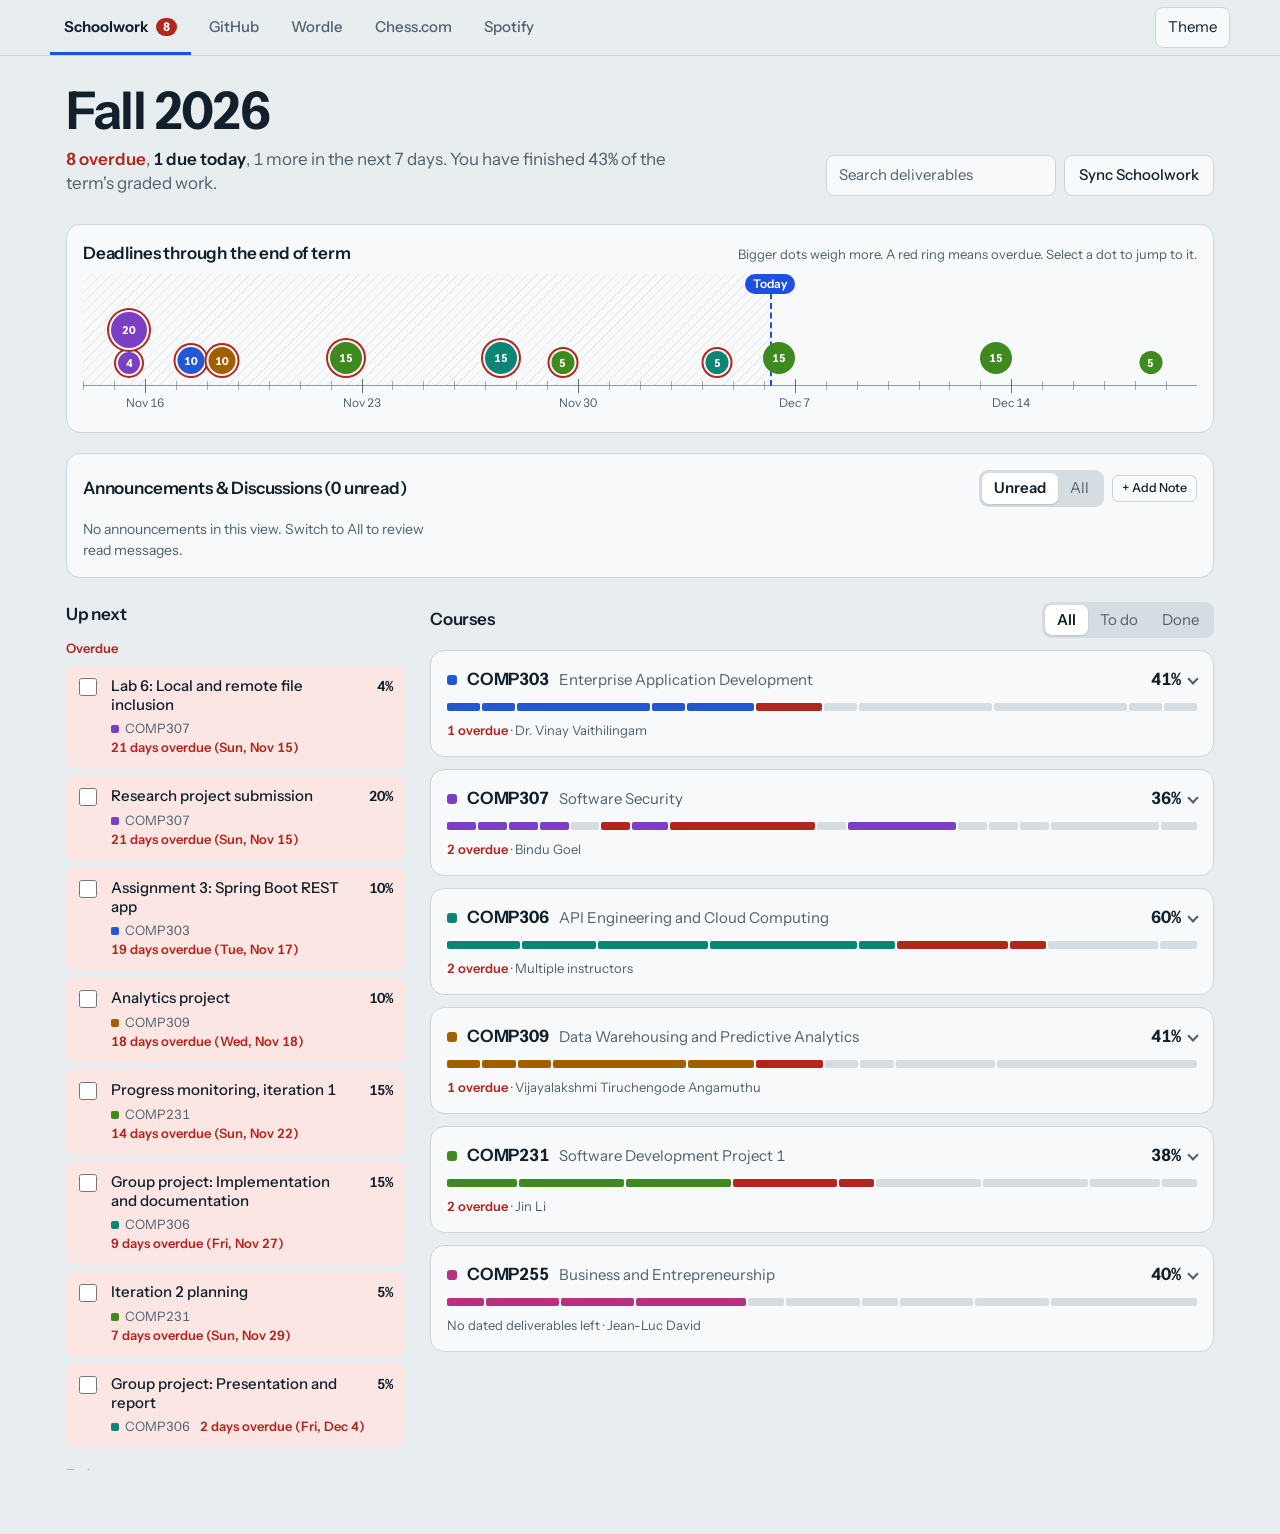
==== index.html @ 44167979 "Spotify: bottom now-playing bar, artwork popup, Spotify-style library and track table - Fixed bar wi" ====
<!DOCTYPE html>
<html lang="en">
<head>
  <meta charset="UTF-8">
  <meta name="viewport" content="width=device-width, initial-scale=1.0">
  <title>Fall 2026 Dashboard</title>
  <link rel="preconnect" href="https://fonts.googleapis.com">
  <link rel="preconnect" href="https://fonts.gstatic.com" crossorigin>
  <link href="https://fonts.googleapis.com/css2?family=Instrument+Sans:wght@400;500;600;700&display=swap" rel="stylesheet">
  <style>
    :root {
      --bg: #E8EDF0; --surface: #F7F9FA; --raised: #FFFFFF;
      --ink: #12202B; --ink2: #4F606C; --line: #CBD5DB; --track: #D5DDE2;
      --focus: #1F4FE0; --danger: #B3261E; --danger-bg: #FBE6E4; --on: #FFFFFF;
      --comp303: #2457D6; --comp307: #7B3FC4; --comp306: #0B8574;
      --comp309: #A25F00; --comp231: #3F8A1E; --comp255: #B8307F;
      color-scheme: light;
    }
    @media (prefers-color-scheme: dark) {
      :root:not([data-theme="light"]) {
        --bg: #0F161B; --surface: #151E25; --raised: #1B2630;
        --ink: #E6EEF2; --ink2: #9AAAB5; --line: #26343E; --track: #2A3843;
        --focus: #7AA2FF; --danger: #FF8A80; --danger-bg: #3A1816; --on: #0F161B;
        --comp303: #7AA2FF; --comp307: #B794F0; --comp306: #4FD1BD;
        --comp309: #F0B04A; --comp231: #8FD468; --comp255: #F08CC4;
        color-scheme: dark;
      }
    }
    :root[data-theme="dark"] {
      --bg: #0F161B; --surface: #151E25; --raised: #1B2630;
      --ink: #E6EEF2; --ink2: #9AAAB5; --line: #26343E; --track: #2A3843;
      --focus: #7AA2FF; --danger: #FF8A80; --danger-bg: #3A1816; --on: #0F161B;
      --comp303: #7AA2FF; --comp307: #B794F0; --comp306: #4FD1BD;
      --comp309: #F0B04A; --comp231: #8FD468; --comp255: #F08CC4;
      color-scheme: dark;
    }

    * { box-sizing: border-box; }
    html { -webkit-text-size-adjust: 100%; }
    body {
      margin: 0; background: var(--bg); color: var(--ink);
      font: 400 15px/1.5 'Instrument Sans', system-ui, -apple-system, 'Segoe UI', sans-serif;
      font-variant-numeric: tabular-nums;
    }
    button, input { font: inherit; color: inherit; }
    :focus-visible { outline: 2px solid var(--focus); outline-offset: 2px; border-radius: 4px; }
    .sr { position: absolute; width: 1px; height: 1px; overflow: hidden; clip: rect(0 0 0 0); white-space: nowrap; }

    .shell { max-width: 1180px; margin: 0 auto; padding: 32px 16px 64px; }

    /* ── Header ───────────────────────────────────────── */
    .top { display: flex; flex-wrap: wrap; align-items: flex-end; justify-content: space-between; gap: 16px 32px; }
    h1 { margin: 0; font-size: clamp(34px, 5vw, 52px); line-height: 1.02; font-weight: 650; letter-spacing: -0.035em; }
    .summary { margin: 10px 0 0; max-width: 56ch; color: var(--ink2); font-size: 17px; line-height: 1.45; }
    .summary strong { color: var(--ink); font-weight: 600; }
    .summary .late { color: var(--danger); font-weight: 600; }
    .tools { display: flex; gap: 8px; align-items: center; }
    .search {
      width: 230px; padding: 8px 12px; border-radius: 8px; border: 1px solid var(--line);
      background: var(--surface);
    }
    .search::placeholder { color: var(--ink2); }
    .iconbtn {
      flex: none; padding: 8px 12px; border-radius: 8px; border: 1px solid var(--line);
      background: var(--surface); cursor: pointer;
    }
    .iconbtn:hover { background: var(--raised); }

    /* ── Runway ───────────────────────────────────────── */
    .runway { margin-top: 28px; background: var(--surface); border: 1px solid var(--line); border-radius: 14px; padding: 16px 16px 12px; }
    .runway-head { display: flex; flex-wrap: wrap; justify-content: space-between; gap: 4px 16px; align-items: baseline; }
    h2 { margin: 0; font-size: 17px; font-weight: 600; letter-spacing: -0.01em; }
    .hint { margin: 0; color: var(--ink2); font-size: 13px; }
    .runway-scroll { overflow-x: auto; margin-top: 8px; padding-bottom: 4px; }
    .track { position: relative; min-width: 880px; }
    .past { position: absolute; top: 0; bottom: 30px; left: 0;
      background: repeating-linear-gradient(135deg, transparent 0 6px, color-mix(in srgb, var(--ink) 6%, transparent) 6px 7px); }
    .axis { position: absolute; left: 0; right: 0; bottom: 30px; height: 1px; background: var(--ink2); opacity: .6; }
    .tick { position: absolute; bottom: 26px; width: 1px; height: 9px; background: var(--ink2); opacity: .5; }
    .tick.week { height: 14px; bottom: 23px; opacity: .9; }
    .tick-label { position: absolute; bottom: 4px; transform: translateX(-50%); font-size: 12px; color: var(--ink2); white-space: nowrap; }
    .nowline { position: absolute; top: 0; bottom: 30px; width: 0; border-left: 2px dashed var(--focus); }
    .nowtag { position: absolute; top: 0; transform: translateX(-50%); background: var(--focus); color: var(--on);
      font-size: 12px; font-weight: 600; padding: 1px 8px; border-radius: 999px; }
    .dot {
      position: absolute; transform: translateX(-50%); display: grid; place-items: center; padding: 0;
      border-radius: 50%; border: 0; background: var(--c); color: var(--on);
      font-size: 11px; font-weight: 700; cursor: pointer; transition: transform .15s;
    }
    .dot:hover { transform: translateX(-50%) scale(1.12); }
    .dot.late { box-shadow: 0 0 0 2px var(--surface), 0 0 0 4px var(--danger); }
    .dot.is-done { opacity: .4; }

    .tip {
      position: fixed; z-index: 20; pointer-events: none; max-width: 260px;
      background: var(--ink); color: var(--bg); padding: 8px 10px; border-radius: 8px;
      font-size: 13px; line-height: 1.35; box-shadow: 0 6px 24px rgba(0,0,0,.25);
    }
    .tip[hidden] { display: none; }
    .tip b { font-weight: 600; }

    /* ── Columns ──────────────────────────────────────── */
    .cols { display: grid; grid-template-columns: 340px minmax(0, 1fr); gap: 24px; margin-top: 24px; align-items: start; }
    .next { position: sticky; top: 16px; max-height: calc(100vh - 32px); overflow: auto; }
    .group { margin-top: 18px; }
    .group:first-of-type { margin-top: 12px; }
    .group h3 { margin: 0 0 6px; font-size: 13px; font-weight: 600; color: var(--ink2); }
    .group.overdue h3 { color: var(--danger); }
    .empty { color: var(--ink2); margin: 12px 0 0; }

    .row {
      display: grid; grid-template-columns: 20px minmax(0, 1fr) auto; gap: 4px 12px; align-items: start;
      padding: 10px 12px; border-radius: 10px; background: var(--surface); border: 1px solid transparent;
      margin-bottom: 6px;
    }
    .row:hover { border-color: var(--line); }
    .row input { width: 18px; height: 18px; margin: 2px 0 0; accent-color: var(--c); cursor: pointer; }
    .row .name { font-weight: 500; line-height: 1.3; overflow-wrap: anywhere; }
    .row.is-done .name { text-decoration: line-through; color: var(--ink2); font-weight: 400; }
    .row .meta { grid-column: 2; font-size: 13px; color: var(--ink2); display: flex; flex-wrap: wrap; gap: 0 10px; align-items: center; }
    .row .meta .code { display: inline-flex; align-items: center; gap: 6px; }
    .row .meta .code::before { content: ''; width: 8px; height: 8px; border-radius: 2px; background: var(--c); }
    .row .w { grid-row: 1; grid-column: 3; font-weight: 600; font-size: 14px; }
    .row.late { background: var(--danger-bg); }
    .row.late .when { color: var(--danger); font-weight: 600; }
    .row.flash { animation: flash 1.4s ease-out; }
    @keyframes flash { 0% { box-shadow: 0 0 0 3px var(--focus); } 100% { box-shadow: 0 0 0 3px transparent; } }

    .courses-head { display: flex; flex-wrap: wrap; justify-content: space-between; align-items: center; gap: 8px 16px; }
    .seg { display: inline-flex; padding: 3px; border-radius: 9px; background: var(--track); }
    .seg button { border: 0; background: transparent; padding: 4px 12px; border-radius: 7px; cursor: pointer; color: var(--ink2); }
    .seg button[aria-pressed="true"] { background: var(--raised); color: var(--ink); font-weight: 600; box-shadow: 0 1px 2px rgba(0,0,0,.12); }

    details.course { margin-top: 12px; background: var(--surface); border: 1px solid var(--line); border-radius: 14px; }
    details.course > summary { list-style: none; cursor: pointer; padding: 16px; display: grid; grid-template-columns: minmax(0, 1fr); gap: 10px; border-radius: 14px; }
    details.course > summary::-webkit-details-marker { display: none; }
    .c-head { display: flex; justify-content: space-between; align-items: baseline; gap: 12px; }
    .c-title { display: flex; gap: 10px; align-items: baseline; min-width: 0; }
    .c-title .swatch { width: 10px; height: 10px; border-radius: 3px; background: var(--c); flex: none; align-self: center; }
    .c-title .code { font-weight: 650; font-size: 17px; letter-spacing: -0.01em; }
    .c-title .cname { color: var(--ink2); overflow: hidden; text-overflow: ellipsis; white-space: nowrap; }
    .c-pct { font-weight: 650; font-size: 17px; display: flex; align-items: center; gap: 8px; flex: none; }
    .chev { width: 8px; height: 8px; border-right: 2px solid var(--ink2); border-bottom: 2px solid var(--ink2); transform: rotate(45deg); transition: transform .15s; margin-bottom: 3px; }
    details[open] .chev { transform: rotate(-135deg); margin-bottom: -3px; }
    .bar { display: flex; gap: 2px; height: 8px; }
    .bar i { display: block; flex-grow: var(--w); flex-basis: 0; background: var(--track); border-radius: 2px; }
    .bar i.on { background: var(--c); }
    .bar i.late { background: var(--danger); }
    .c-meta { font-size: 13px; color: var(--ink2); }
    .c-meta .late { color: var(--danger); font-weight: 600; }
    .c-body { padding: 0 8px 8px; }
    .c-body .row { background: transparent; margin-bottom: 2px; }
    .c-body .row:hover { background: var(--raised); }
    .c-body .row.late { background: var(--danger-bg); }
    .c-body .row .meta { grid-column: 2; }

    /* ── Tab bar ──────────────────────────────────────── */
    .appbar { position: sticky; top: 0; z-index: 10; background: var(--bg); border-bottom: 1px solid var(--line);
      display: flex; align-items: center; gap: 16px; padding: 0 16px; }
    .bar-in { max-width: 1180px; margin: 0 auto; width: 100%; display: flex; align-items: center; gap: 16px; }
    .tabs { display: flex; gap: 4px; overflow-x: auto; flex: 1; scrollbar-width: none; }
    .tab { border: 0; background: transparent; cursor: pointer; padding: 16px 14px 13px; color: var(--ink2);
      font-weight: 500; border-bottom: 3px solid transparent; white-space: nowrap; display: inline-flex; gap: 8px; align-items: center; }
    .tab:hover { color: var(--ink); }
    .tab[aria-selected="true"] { color: var(--ink); font-weight: 650; border-bottom-color: var(--focus); }
    .badge { background: var(--danger); color: #fff; border-radius: 999px; font-size: 12px; font-weight: 700; padding: 0 7px; line-height: 18px; }
    .badge[hidden] { display: none; }
    .shell { padding-top: 28px; }
    [role="tabpanel"][hidden] { display: none; }
    .page-h { display: flex; flex-wrap: wrap; align-items: flex-end; justify-content: space-between; gap: 12px 24px; margin-bottom: 20px; }
    .page-h h1 { font-size: clamp(28px, 4vw, 40px); }
    .page-h p { margin: 6px 0 0; color: var(--ink2); max-width: 60ch; }
    .form { display: flex; gap: 8px; }
    .form input { padding: 8px 12px; border-radius: 8px; border: 1px solid var(--line); background: var(--surface); width: 190px; }
    .btn { padding: 8px 14px; border-radius: 8px; border: 1px solid var(--line); background: var(--surface); cursor: pointer; font-weight: 500; }
    .btn:hover { background: var(--raised); }
    .btn.primary { background: var(--focus); border-color: var(--focus); color: var(--on); font-weight: 600; }
    .two { display: grid; grid-template-columns: minmax(0, 1fr) 340px; gap: 24px; align-items: start; }
    .card { background: var(--surface); border: 1px solid var(--line); border-radius: 14px; padding: 16px; }
    .card + .card { margin-top: 16px; }
    .card h2 { margin-bottom: 8px; }
    .li { display: grid; gap: 2px; padding: 10px 0; border-top: 1px solid var(--line); }
    .li:first-of-type { border-top: 0; }
    .li a { color: var(--ink); font-weight: 600; text-decoration: none; overflow-wrap: anywhere; }
    .li a:hover { text-decoration: underline; text-decoration-color: var(--focus); text-underline-offset: 3px; }
    .li .sub { color: var(--ink2); font-size: 13.5px; display: flex; flex-wrap: wrap; gap: 0 14px; }
    .li .tag { color: var(--ink2); font-size: 13px; }
    .note { color: var(--ink2); font-size: 14px; margin: 0; }
    .err { background: var(--danger-bg); color: var(--ink); border-radius: 10px; padding: 12px 14px; display: flex; justify-content: space-between; gap: 12px; align-items: center; flex-wrap: wrap; }
    .stats { display: grid; grid-template-columns: repeat(auto-fit, minmax(88px, 1fr)); gap: 8px; margin-bottom: 20px; }
    .stat { background: var(--surface); border: 1px solid var(--line); border-radius: 12px; padding: 12px 14px; }
    .stat b { display: block; font-size: 24px; font-weight: 650; letter-spacing: -0.02em; line-height: 1.1; }
    .stat span { color: var(--ink2); font-size: 13px; }

    /* ── Wordle ───────────────────────────────────────── */
    :root { --w-good: #2E7D32; --w-near: #9A6B00; --w-miss: #5E6E79; --sq-l: #E6EBEE; --sq-d: #8DA2B0; }
    @media (prefers-color-scheme: dark) { :root:not([data-theme="light"]) { --w-good: #3F8A3A; --w-near: #A07A12; --w-miss: #3A4954; --sq-l: #5E7180; --sq-d: #2C3C48; } }
    :root[data-theme="dark"] { --w-good: #3F8A3A; --w-near: #A07A12; --w-miss: #3A4954; --sq-l: #5E7180; --sq-d: #2C3C48; }
    .game { display: grid; grid-template-columns: auto minmax(0, 1fr); gap: 32px; align-items: start; }
    .wgrid { display: grid; grid-template-rows: repeat(6, 1fr); gap: 6px; width: min(340px, 100%); }
    .wrow { display: grid; grid-template-columns: repeat(5, 1fr); gap: 6px; }
    .tile { aspect-ratio: 1; display: grid; place-items: center; border: 2px solid var(--line); border-radius: 8px;
      font-size: 28px; font-weight: 700; text-transform: uppercase; background: var(--surface); }
    .tile.fill { border-color: var(--ink2); }
    .tile.good, .tile.near, .tile.miss { color: #fff; border-color: transparent; }
    .tile.good, .key.good { background: var(--w-good); }
    .tile.near, .key.near { background: var(--w-near); }
    .tile.miss, .key.miss { background: var(--w-miss); }
    .msg { min-height: 24px; margin: 14px 0 6px; font-weight: 600; }
    .kb { display: grid; gap: 6px; width: min(420px, 100%); margin-top: 8px; }
    .kb div { display: flex; gap: 5px; justify-content: center; }
    .key { flex: 1; min-width: 0; height: 48px; border: 0; border-radius: 7px; background: var(--track); color: var(--ink);
      font-weight: 650; font-size: 14px; text-transform: uppercase; cursor: pointer; }
    .key.wide { flex: 1.6; font-size: 12px; }
    .key.good, .key.near, .key.miss { color: #fff; }
    .dist { display: grid; gap: 4px; margin-top: 8px; }
    .dist div { display: grid; grid-template-columns: 14px 1fr; gap: 8px; align-items: center; font-size: 13px; }
    .dist i { display: block; background: var(--w-miss); color: #fff; font-style: normal; padding: 0 6px; min-width: 20px; border-radius: 3px; text-align: right; font-size: 12px; }
    .dist i.hit { background: var(--w-good); }

    /* ── Chess ────────────────────────────────────────── */
    .board { display: grid; grid-template-columns: repeat(8, 1fr); width: min(420px, 100%); aspect-ratio: 1; border-radius: 10px; overflow: hidden; border: 1px solid var(--line); user-select: none; position: relative; }
    .board.theme-frosted { background: radial-gradient(circle at 82% 28%, #53e3d8 0%, #1d4e58 34%, #10242c 68%, #0a1419 100%); border-color: #2c4a54; }
    .board.theme-frosted .sq { background: rgba(228, 240, 246, 0.24); }
    .board.theme-frosted .sq.d { background: rgba(14, 24, 32, 0.44); }
    .board.theme-frosted .sq.last { box-shadow: inset 0 0 0 999px rgba(96, 190, 245, 0.34); }
    .board.theme-frosted .sq .coord-r, .board.theme-frosted .sq .coord-f { color: rgba(235, 245, 250, 0.78); }
    .board.theme-green { --sq-l: #EEEED2; --sq-d: #769656; }
    .sq { aspect-ratio: 1; display: grid; place-items: center; position: relative; border: 0; padding: 0; font-size: clamp(24px, 6.4vw, 40px); line-height: 1; background: var(--sq-l); cursor: pointer; }
    .sq.d { background: var(--sq-d); }
    .sq.sel { box-shadow: inset 0 0 0 3px var(--focus), inset 0 0 0 999px rgba(31, 79, 224, 0.24); }
    .sq.last { box-shadow: inset 0 0 0 999px rgba(240, 176, 74, 0.28); }
    .sq.sel.last { box-shadow: inset 0 0 0 3px var(--focus), inset 0 0 0 999px rgba(31, 79, 224, 0.28); }
    .sq.hint-sq { box-shadow: inset 0 0 0 3px var(--w-good), inset 0 0 0 999px rgba(46, 125, 50, 0.24); }
    .sq.wrong { box-shadow: inset 0 0 0 3px var(--danger), inset 0 0 0 999px rgba(179, 38, 30, 0.32); }
    .sq .dot { position: absolute; width: 26%; height: 26%; border-radius: 50%; background: rgba(20, 32, 42, 0.42); pointer-events: none; z-index: 2; }
    .sq.cap .dot { width: 82%; height: 82%; background: transparent; border: 3px solid rgba(255, 255, 255, 0.46); }
    .sq svg.pc { width: 82%; height: 82%; position: relative; z-index: 1; filter: drop-shadow(0 2px 2px rgba(0,0,0,0.45)); pointer-events: none; }
    .sq .coord-r { position: absolute; top: 2px; left: 3px; font-size: 10px; font-weight: 700; opacity: .75; pointer-events: none; line-height: 1; }
    .sq .coord-f { position: absolute; bottom: 2px; right: 3px; font-size: 10px; font-weight: 700; opacity: .75; pointer-events: none; line-height: 1; }
    .chess-top-bar { display: flex; flex-wrap: wrap; justify-content: space-between; align-items: center; gap: 8px; margin-bottom: 10px; }
    .chess-bar { display: flex; flex-wrap: wrap; align-items: center; gap: 8px; margin-top: 14px; }
    .chess-msg { margin: 10px 0 0; font-size: 14px; font-weight: 500; min-height: 21px; }
    .chess-msg.ok { color: var(--w-good); font-weight: 600; }
    .chess-msg.bad { color: var(--danger); font-weight: 600; }
    .chess-moves { margin-top: 8px; display: flex; flex-wrap: wrap; gap: 6px; font-size: 13px; color: var(--ink2); }
    .chess-promo { display: flex; gap: 6px; align-items: center; margin-top: 10px; }
    .ratings { display: grid; grid-template-columns: repeat(2, 1fr); gap: 8px; }

    /* ── Schoolwork Uploads & Announcements ───────────── */
    .row-actions { grid-column: 2 / 4; display: flex; flex-wrap: wrap; align-items: center; gap: 6px; margin-top: 6px; }
    .status-pill { font-size: 11.5px; font-weight: 650; padding: 2px 7px; border-radius: 999px; border: 1px solid var(--line); background: var(--raised); color: var(--ink2); }
    .status-pill.ready { border-color: var(--focus); color: var(--focus); }
    .status-pill.submitted, .status-pill.graded { border-color: var(--w-good); color: var(--w-good); }
    .mini-btn { padding: 3px 9px; font-size: 12.5px; border-radius: 6px; border: 1px solid var(--line); background: var(--surface); cursor: pointer; font-weight: 500; text-decoration: none; display: inline-flex; align-items: center; gap: 4px; }
    .mini-btn:hover { background: var(--raised); }
    .mini-btn.primary { background: var(--focus); border-color: var(--focus); color: var(--on); font-weight: 600; }
    .ann-sec { margin-top: 20px; background: var(--surface); border: 1px solid var(--line); border-radius: 14px; padding: 16px; }
    .ann-head { display: flex; flex-wrap: wrap; justify-content: space-between; align-items: center; gap: 8px 14px; }
    .ann-tools { display: flex; flex-wrap: wrap; align-items: center; gap: 8px; }
    .ann-grid { display: grid; grid-template-columns: repeat(auto-fill, minmax(290px, 1fr)); gap: 10px; margin-top: 12px; }
    .ann-card { background: var(--raised); border: 1px solid var(--line); border-radius: 10px; padding: 12px; display: flex; flex-direction: column; gap: 6px; }
    .ann-card.urgent { border-left: 3px solid var(--danger); }
    .ann-card.is-read { opacity: .68; }
    .ann-top { display: flex; justify-content: space-between; gap: 8px; align-items: center; font-size: 12.5px; color: var(--ink2); }
    .ann-title { font-weight: 600; font-size: 14px; line-height: 1.3; }
    .ann-body { font-size: 13px; color: var(--ink2); line-height: 1.4; margin: 0; overflow-wrap: anywhere; }
    .ann-actions { display: flex; flex-wrap: wrap; gap: 6px; margin-top: auto; padding-top: 4px; }
    .note-form { margin-top: 12px; display: grid; grid-template-columns: 120px 1fr 1fr auto; gap: 8px; }
    .note-form input, .note-form select { padding: 7px 10px; border-radius: 8px; border: 1px solid var(--line); background: var(--raised); font: inherit; color: inherit; }

    /* ── Quordle ──────────────────────────────────────── */
    .q-grids { display: grid; grid-template-columns: repeat(2, minmax(0, 1fr)); gap: 12px; width: min(460px, 100%); }
    .q-board { background: var(--surface); border: 1px solid var(--line); border-radius: 10px; padding: 8px; display: grid; grid-template-rows: repeat(9, 1fr); gap: 3px; }
    .q-board.won { border-color: var(--w-good); }
    .q-row { display: grid; grid-template-columns: repeat(5, 1fr); gap: 3px; }
    .q-tile { aspect-ratio: 1; display: grid; place-items: center; border: 1px solid var(--line); border-radius: 4px; font-size: 13px; font-weight: 700; text-transform: uppercase; background: var(--raised); }
    .q-tile.fill { border-color: var(--ink2); }
    .q-tile.good { background: var(--w-good); border-color: var(--w-good); color: #fff; }
    .q-tile.near { background: var(--w-near); border-color: var(--w-near); color: #fff; }
    .q-tile.miss { background: var(--w-miss); border-color: var(--w-miss); color: #fff; }

    /* ── Spotify ──────────────────────────────────────── */
    .sp-shell { background: #000; color: #FFFFFF; border-radius: 16px; padding: 16px; }
    .sp-shell h1, .sp-shell h2, .sp-shell strong { color: #FFFFFF; }
    .sp-shell .note { color: #B3B3B3; }
    .sp-shell .card { background: #121212; border: 0; border-radius: 10px; color: #FFFFFF; }
    .sp-shell .btn, .sp-shell .mini-btn { background: #1F1F1F; border-color: transparent; color: #FFFFFF; border-radius: 999px; }
    .sp-shell .btn:hover, .sp-shell .mini-btn:hover { background: #2E2E2E; }
    .sp-shell .btn.primary, .sp-shell .mini-btn.primary { background: #1ED760; border-color: #1ED760; color: #000000; font-weight: 700; }
    .sp-shell .btn.primary:hover, .sp-shell .mini-btn.primary:hover { background: #3BE477; }
    .sp-shell input { background: #242424; border-color: transparent; color: #FFFFFF; border-radius: 999px; }
    .sp-shell input::placeholder { color: #A7A7A7; }
    .sp-shell .status-pill { background: #1F1F1F; border-color: transparent; color: #B3B3B3; }
    .sp-shell .status-pill.submitted { color: #1ED760; }
    .sp-shell :focus-visible, .sp-bar :focus-visible, .sp-modal :focus-visible { outline: 2px solid #fff; outline-offset: 2px; }
    .sp-shell .form { flex-wrap: wrap; }
    .sp-shell .form input { width: min(280px, 100%); }
    .sp-grid { display: grid; grid-template-columns: 320px minmax(0, 1fr); gap: 8px; align-items: start; }
    .sp-grid.pl-hidden { grid-template-columns: minmax(0, 1fr); }
    .sp-link { background: none; border: 0; padding: 0; color: inherit; font: inherit; cursor: pointer; text-align: left; }
    .sp-link:hover { text-decoration: underline; color: #fff; }

    /* Library sidebar */
    .sp-lib-h { display: flex; justify-content: space-between; align-items: center; margin-bottom: 8px; }
    .sp-lib-item { display: flex; align-items: center; gap: 4px; border-radius: 6px; position: relative; }
    .sp-lib-item:hover, .sp-lib-item.on { background: #1F1F1F; }
    .sp-lib-open { flex: 1; min-width: 0; display: flex; align-items: center; gap: 12px; padding: 8px; background: none; border: 0; color: inherit; font: inherit; text-align: left; cursor: pointer; border-radius: 6px; }
    .sp-lib-art { width: 48px; height: 48px; border-radius: 4px; object-fit: cover; background: #282828; flex: none; display: grid; place-items: center; }
    .sp-lib-art.liked { background: linear-gradient(135deg, #450AF5, #C4EFD9); color: #fff; }
    .sp-lib-txt { min-width: 0; display: grid; }
    .sp-lib-txt strong, .sp-lib-txt .note { white-space: nowrap; overflow: hidden; text-overflow: ellipsis; display: block; }
    .sp-lib-item.on .sp-lib-txt strong { color: #1ED760; }
    .sp-lib-play { opacity: 0; margin-right: 8px; width: 34px; height: 34px; border-radius: 50%; border: 0; background: #1ED760; color: #000; display: grid; place-items: center; cursor: pointer; flex: none; }
    .sp-lib-item:hover .sp-lib-play, .sp-lib-play:focus-visible { opacity: 1; }

    /* Track table */
    .sp-row { display: grid; grid-template-columns: 40px minmax(0, 1.7fr) minmax(0, 1fr) 40px 56px; gap: 12px; align-items: center; padding: 0 12px; }
    .sp-thead { height: 36px; border-bottom: 1px solid #2A2A2A; color: #B3B3B3; font-size: 13px; margin-bottom: 4px; }
    .sp-thead span:last-child { text-align: right; }
    .sp-scroll { height: 460px; overflow-y: auto; position: relative; }
    .sp-vwrap { position: relative; width: 100%; }
    .sp-vitems { position: absolute; left: 0; right: 0; top: 0; }
    .sp-track.vrow { height: 58px; box-sizing: border-box; border-radius: 6px; }
    .sp-track.vrow:hover { background: #2A2A2A; }
    .sp-idx { position: relative; text-align: center; color: #B3B3B3; display: grid; place-items: center; height: 100%; }
    .sp-rowplay { position: absolute; inset: 0; background: none; border: 0; color: #fff; display: none; place-items: center; cursor: pointer; }
    .sp-track:hover .sp-num, .sp-track:focus-within .sp-num { visibility: hidden; }
    .sp-track:hover .sp-rowplay, .sp-track:focus-within .sp-rowplay { display: grid; }
    .sp-track.cur .sp-num { color: #1ED760; } .sp-track.cur .sp-name { color: #1ED760; }
    .sp-tleft { display: flex; align-items: center; gap: 12px; min-width: 0; }
    .sp-thumb-btn { padding: 0; border: 0; background: none; flex: none; cursor: pointer; display: block; }
    .sp-thumb { width: 40px; height: 40px; border-radius: 4px; object-fit: cover; background: #282828; display: block; }
    .sp-ttxt { min-width: 0; display: grid; }
    .sp-ttxt .sp-name, .sp-ttxt .note, .sp-albcol { white-space: nowrap; overflow: hidden; text-overflow: ellipsis; display: block; }
    .sp-albcol { font-size: 13px; }
    .sp-dur { text-align: right; font-size: 13px; }
    .sp-heart { background: none; border: 0; color: #B3B3B3; cursor: pointer; display: grid; place-items: center; opacity: 0; padding: 6px; border-radius: 50%; }
    .sp-track:hover .sp-heart, .sp-heart.on, .sp-heart:focus-visible { opacity: 1; }
    .sp-heart:hover { color: #fff; } .sp-heart.on { color: #1ED760; }
    .sp-embed { margin-top: 14px; }
    .sp-embed iframe { width: 100%; height: 152px; border: 0; border-radius: 12px; }

    /* Now-playing bar, fixed to the bottom like Spotify */
    .sp-bar { position: fixed; left: 0; right: 0; bottom: 0; z-index: 30; height: 88px; background: #000; color: #fff; border-top: 1px solid #1F1F1F;
      display: grid; grid-template-columns: minmax(160px, 30%) minmax(260px, 40%) minmax(120px, 30%); gap: 16px; align-items: center; padding: 0 16px; }
    .sp-bar[hidden] { display: none; }
    .has-sp-bar .shell { padding-bottom: 120px; }
    .spb-left { display: flex; align-items: center; gap: 12px; min-width: 0; }
    .spb-art-btn { width: 56px; height: 56px; padding: 0; border: 0; border-radius: 4px; overflow: hidden; flex: none; background: #282828; cursor: pointer; }
    .spb-art-btn img { width: 100%; height: 100%; object-fit: cover; display: block; }
    .spb-meta { min-width: 0; display: grid; }
    .spb-title { font-size: 14px; font-weight: 500; white-space: nowrap; overflow: hidden; text-overflow: ellipsis; color: #fff; display: block; max-width: 100%; }
    .spb-artists { font-size: 12px; color: #B3B3B3; white-space: nowrap; overflow: hidden; text-overflow: ellipsis; }
    .spb-center { display: grid; gap: 6px; justify-items: center; min-width: 0; }
    .spb-ctrls { display: flex; gap: 16px; align-items: center; }
    .spb-ic { background: none; border: 0; color: #B3B3B3; cursor: pointer; padding: 6px; display: grid; place-items: center; border-radius: 50%; position: relative; }
    .spb-ic:hover { color: #fff; } .spb-ic.on { color: #1ED760; }
    .spb-ic .one { position: absolute; right: 1px; top: 1px; font-size: 9px; font-weight: 700; line-height: 1; }
    .spb-play { width: 36px; height: 36px; border-radius: 50%; background: #fff; color: #000; display: grid; place-items: center; border: 0; cursor: pointer; }
    .spb-play:hover { transform: scale(1.06); }
    .spb-seek { display: flex; align-items: center; gap: 8px; width: 100%; max-width: 560px; font-size: 11px; color: #B3B3B3; }
    .spb-seek span { width: 36px; } .spb-seek span:first-child { text-align: right; }
    .spb-range { -webkit-appearance: none; appearance: none; height: 4px; border-radius: 2px; flex: 1; min-width: 0; cursor: pointer; margin: 0;
      background: linear-gradient(to right, #fff var(--p, 0%), #4D4D4D var(--p, 0%)); }
    .spb-range:hover { background: linear-gradient(to right, #1ED760 var(--p, 0%), #4D4D4D var(--p, 0%)); }
    .spb-range::-webkit-slider-thumb { -webkit-appearance: none; width: 12px; height: 12px; border-radius: 50%; background: #fff; opacity: 0; }
    .spb-range:hover::-webkit-slider-thumb, .spb-range:focus-visible::-webkit-slider-thumb { opacity: 1; }
    .spb-range::-moz-range-thumb { width: 12px; height: 12px; border: 0; border-radius: 50%; background: #fff; }
    .spb-right { display: flex; align-items: center; gap: 6px; justify-content: flex-end; position: relative; }
    .spb-vol { width: 100px; flex: none; }
    .spb-devs { position: absolute; right: 0; bottom: 100%; margin-bottom: 14px; background: #282828; border-radius: 8px; padding: 8px; min-width: 250px; box-shadow: 0 8px 24px rgba(0,0,0,.5); display: grid; gap: 2px; }
    .spb-devs p { margin: 4px 8px 8px; font-weight: 700; font-size: 14px; }
    .spb-dev { background: none; border: 0; color: #fff; text-align: left; padding: 8px; border-radius: 4px; cursor: pointer; font: inherit; font-size: 14px; }
    .spb-dev:hover { background: #3E3E3E; } .spb-dev.on { color: #1ED760; }
    .spb-dev small { display: block; color: #B3B3B3; }
    .sp-toast { position: fixed; left: 50%; transform: translateX(-50%); bottom: 104px; z-index: 40; background: #fff; color: #000; padding: 10px 16px; border-radius: 8px; font-size: 14px; font-weight: 500; box-shadow: 0 8px 24px rgba(0,0,0,.4); max-width: min(520px, calc(100% - 32px)); }
    .sp-toast[hidden] { display: none; }

    /* Artwork popup */
    .sp-modal { position: fixed; inset: 0; z-index: 50; background: rgba(0,0,0,.74); backdrop-filter: blur(6px); display: grid; place-items: center; padding: 16px; overflow-y: auto; }
    .sp-modal[hidden] { display: none; }
    .spm-card { position: relative; background: #181818; color: #fff; border-radius: 14px; padding: 28px; display: flex; gap: 28px; max-width: min(860px, 100%); align-items: flex-end; flex-wrap: wrap; justify-content: center; box-shadow: 0 24px 80px rgba(0,0,0,.6); }
    .spm-art { width: min(340px, 70vw); aspect-ratio: 1; object-fit: cover; border-radius: 8px; box-shadow: 0 8px 40px rgba(0,0,0,.55); background: #282828; display: block; }
    .spm-art.round { border-radius: 50%; }
    .spm-info { min-width: 0; flex: 1 1 260px; display: grid; gap: 8px; }
    .spm-kind { font-size: 13px; font-weight: 600; }
    .spm-info h2 { margin: 0; font-size: clamp(26px, 5vw, 46px); letter-spacing: -0.02em; line-height: 1.05; color: #fff; overflow-wrap: anywhere; }
    .spm-sub { color: #B3B3B3; margin: 0; }
    .spm-actions { display: flex; gap: 10px; margin-top: 14px; flex-wrap: wrap; }
    .spm-btn { padding: 10px 22px; border-radius: 999px; border: 1px solid #727272; background: transparent; color: #fff; font: inherit; font-weight: 700; cursor: pointer; }
    .spm-btn:hover { border-color: #fff; transform: scale(1.03); }
    .spm-btn.primary { background: #1ED760; border-color: #1ED760; color: #000; }
    .spm-x { position: absolute; top: 10px; right: 10px; width: 36px; height: 36px; border-radius: 50%; border: 0; background: rgba(255,255,255,.08); color: #fff; cursor: pointer; display: grid; place-items: center; }
    .spm-x:hover { background: rgba(255,255,255,.18); }

    @media (max-width: 880px) {
      .sp-grid { grid-template-columns: minmax(0, 1fr); }
      .sp-row { grid-template-columns: 40px minmax(0, 1fr) 40px 56px; } .sp-albcol { display: none; }
    }
    @media (max-width: 720px) {
      .sp-bar { grid-template-columns: minmax(0, 1fr) auto; height: 72px; }
      .spb-right, .spb-seek, .spb-sh, .spb-rp, .spb-prev { display: none; }
      .sp-toast { bottom: 88px; }
    }
    @media (max-width: 880px) {
      .two, .game, .cols { grid-template-columns: minmax(0, 1fr); }
      .next { position: static; max-height: none; }
      .search { width: 100%; }
      .tools { width: 100%; }
    }
    @media (max-width: 560px) {
      .appbar { padding: 0 8px; } .bar-in { gap: 4px; }
      .tab { padding: 16px 7px 13px; font-size: 14px; gap: 5px; } .iconbtn { padding: 6px 10px; }
    }
    @media (prefers-reduced-motion: reduce) {
      * { transition: none !important; animation: none !important; }
    }
  </style>
</head>
<body>
  <header class="appbar">
    <div class="bar-in">
      <div class="tabs" role="tablist" aria-label="Dashboard sections">
        <button class="tab" role="tab" id="tab-school" data-tab="school" aria-controls="panel-school">Schoolwork <span class="badge" id="late-badge" hidden></span></button>
        <button class="tab" role="tab" id="tab-github" data-tab="github" aria-controls="panel-github">GitHub</button>
        <button class="tab" role="tab" id="tab-wordle" data-tab="wordle" aria-controls="panel-wordle">Wordle</button>
        <button class="tab" role="tab" id="tab-chess" data-tab="chess" aria-controls="panel-chess">Chess.com</button>
        <button class="tab" role="tab" id="tab-spotify" data-tab="spotify" aria-controls="panel-spotify">Spotify</button>
      </div>
      <button id="theme" class="iconbtn" type="button" aria-label="Switch color theme" title="Switch color theme">Theme</button>
    </div>
  </header>

  <main class="shell">
   <section role="tabpanel" id="panel-school" aria-labelledby="tab-school" hidden>
    <header class="top">
      <div>
        <h1>Fall 2026</h1>
        <p class="summary" id="summary" aria-live="polite"></p>
      </div>
      <div class="tools">
        <label class="sr" for="search">Search deliverables</label>
        <input id="search" class="search" type="search" placeholder="Search deliverables" autocomplete="off">
        <button type="button" class="btn" id="sync-school-btn">Sync Schoolwork</button>
      </div>
    </header>

    <section class="runway" aria-labelledby="runway-h">
      <div class="runway-head">
        <h2 id="runway-h">Deadlines through the end of term</h2>
        <p class="hint" id="sync-status">Bigger dots weigh more. A red ring means overdue. Select a dot to jump to it.</p>
      </div>
      <div class="runway-scroll"><div class="track" id="runway"></div></div>
    </section>

    <section class="ann-sec" id="ann-sec" aria-labelledby="ann-h"></section>

    <div class="cols">
      <section class="next" aria-labelledby="next-h">
        <h2 id="next-h">Up next</h2>
        <div id="next"></div>
      </section>

      <section aria-labelledby="courses-h">
        <div class="courses-head">
          <h2 id="courses-h">Courses</h2>
          <div class="seg" role="group" aria-label="Filter deliverables">
            <button type="button" data-filter="all" aria-pressed="true">All</button>
            <button type="button" data-filter="todo" aria-pressed="false">To do</button>
            <button type="button" data-filter="done" aria-pressed="false">Done</button>
          </div>
        </div>
        <div id="courses"></div>
      </section>
    </div>
   </section>

   <!-- GitHub -->
   <section role="tabpanel" id="panel-github" aria-labelledby="tab-github" hidden>
    <div class="page-h">
      <div><h1 id="gh-title">GitHub</h1><p id="gh-bio">Open pull requests, recently pushed repositories and your latest commits. Private repositories are not shown.</p></div>
      <form class="form" id="gh-form"><label class="sr" for="gh-user">GitHub username</label><input id="gh-user" autocomplete="off" spellcheck="false"><button class="btn" type="submit">Load</button></form>
    </div>
    <div id="gh-body" aria-live="polite"></div>
   </section>

   <!-- Wordle & Quordle -->
   <section role="tabpanel" id="panel-wordle" aria-labelledby="tab-wordle" hidden>
    <div class="page-h">
      <div><h1 id="w-heading">Wordle</h1><p id="w-sub">Synced daily NYT Wordle, or switch to Quordle for four 5-letter boards at once.</p></div>
      <div class="tools">
        <div class="seg" role="group" aria-label="Word game mode">
          <button type="button" data-wmode="wordle" aria-pressed="true">Wordle</button>
          <button type="button" data-wmode="quordle" aria-pressed="false">Quordle</button>
        </div>
        <button type="button" class="btn" id="w-practice-btn">Practice</button>
      </div>
    </div>
    <div class="game">
      <div>
        <div class="wgrid" id="wgrid" role="grid" aria-label="Word game board"></div>
        <div class="msg" id="wmsg" role="status" aria-live="polite"></div>
        <div class="kb" id="wkb"></div>
      </div>
      <div class="card" id="wstats" style="max-width:380px"></div>
    </div>
   </section>

   <!-- Chess.com -->
   <section role="tabpanel" id="panel-chess" aria-labelledby="tab-chess" hidden>
    <div class="page-h">
      <div><h1>Chess.com</h1><p>Solve today's puzzle on the board, track ratings, and review daily & recent games.</p></div>
      <form class="form" id="chess-form"><label class="sr" for="chess-user">Chess.com username</label><input id="chess-user" placeholder="Chess.com username" autocomplete="off" spellcheck="false"><button class="btn" type="submit">Save</button><button class="btn" type="button" id="chess-refresh">Refresh</button></form>
    </div>
    <div class="two">
      <div class="card" id="chess-puzzle"></div>
      <div><div class="card" id="chess-stats"></div><div class="card" id="chess-games"></div></div>
    </div>
   </section>

   <!-- Spotify -->
   <section role="tabpanel" id="panel-spotify" aria-labelledby="tab-spotify" hidden>
    <div class="sp-shell">
      <div class="page-h">
        <div><h1>Spotify</h1><p id="sp-subtitle">Web Playback SDK and Web API player for your dashboard.</p></div>
        <div class="form" id="sp-config-form">
          <button class="btn primary" type="button" id="sp-connect">Connect Spotify</button>
          <button class="btn" type="button" id="sp-liked-btn">Liked Songs</button>
          <button class="btn" type="button" id="sp-pl-toggle">Hide Playlists</button>
          <button class="btn" type="button" id="sp-refresh">Refresh</button>
          <button class="btn" type="button" id="sp-disconnect" hidden>Disconnect</button>
        </div>
      </div>
      <div class="card" id="sp-auth-bar" style="margin-bottom:16px"></div>
      <div class="card" id="sp-player-card" style="margin-bottom:16px"></div>
      <div class="sp-grid" id="sp-grid">
        <div class="card" id="sp-playlists-card"></div>
        <div class="card" id="sp-tracks-card"></div>
      </div>
    </div>
   </section>
  </main>
  <div class="tip" id="tip" hidden></div>
  <footer class="sp-bar" id="sp-bar" aria-label="Now playing" hidden></footer>
  <div class="sp-toast" id="sp-toast" role="status" aria-live="polite" hidden></div>
  <div class="sp-modal" id="sp-modal" role="dialog" aria-modal="true" aria-labelledby="sp-modal-title" hidden></div>

  <script>
    // Items with a fixed `due` get placed on the timeline. Items with only `time` are week-based.
    const courseOutlines = [
      {
        id: "comp303", code: "COMP303", name: "Enterprise Application Development",
        instructor: "Dr. Vinay Vaithilingam", crn: "COMP303002.91940.2026F",
        items: [
          { name: "Lab Exercise 1", weight: 5, time: "Week 2 to 4", done: true },
          { name: "Lab Exercise 2", weight: 5, time: "Week 4 to 6", done: true },
          { name: "Midterm Test 1 (practical, open book)", weight: 20, time: "Week 7 or 8", done: true },
          { name: "Lab Exercise 3", weight: 5, time: "Week 8 to 9", done: true },
          { name: "Term Project: Part 1, Design", weight: 10, time: "Week 6 to 8", done: true },
          { name: "Assignment 3: Spring Boot REST app", weight: 10, due: "2026-11-17T23:59", done: false },
          { name: "Lab Exercise 4", weight: 5, time: "Week 10 to 11", done: false },
          { name: "Term Project: Part 2, Implementation", weight: 20, time: "Week 8 to 12", done: false },
          { name: "Final Test 2 (practical, open book)", weight: 20, time: "Week 13", done: false },
          { name: "Term Project: Part 3, Presentation", weight: 5, time: "Week 13 to 14", done: false },
          { name: "Cloud services usage (responsible use)", weight: 5, time: "All semester, by week 14", done: false }
        ]
      },
      {
        id: "comp307", code: "COMP307", name: "Software Security",
        instructor: "Bindu Goel", crn: "COMP307002.91943.2026F",
        items: [
          { name: "Lab 1: Linux command line and scripting", weight: 4, time: "Week 1 to 2", done: true },
          { name: "Lab 2: Cross-site scripting (XSS)", weight: 4, time: "Week 2 to 3", done: true },
          { name: "Lab 3: SQL injection", weight: 4, time: "Week 3 to 4", done: true },
          { name: "Lab 4: Insecure direct object references (IDOR)", weight: 4, time: "Week 4 to 5", done: true },
          { name: "Lab 5: Command injection", weight: 4, time: "Week 5 to 6", done: false },
          { name: "Lab 6: Local and remote file inclusion", weight: 4, due: "2026-11-15T23:59", done: false },
          { name: "Security project: Proposal", weight: 5, time: "Week 7 to 8", done: true },
          { name: "Research project submission", weight: 20, due: "2026-11-15T23:59", done: false },
          { name: "Lab 7: Web authentication vulnerabilities", weight: 4, time: "Week 7 to 8", done: false },
          { name: "Test 1 (practical exam)", weight: 15, time: "Week 8 or 9", done: true },
          { name: "Lab 8: Broken object-level authorization (BOLA)", weight: 4, time: "Week 8 to 9", done: false },
          { name: "Lab 9: SSRF and CSRF vulnerabilities", weight: 4, time: "Week 9 to 11", done: false },
          { name: "Lab 10: Security auditing and reporting", weight: 4, time: "Week 11 to 13", done: false },
          { name: "Test 2 (practical exam)", weight: 15, time: "Week 14", done: false },
          { name: "Security project: Presentation", weight: 5, time: "Week 14", done: false }
        ]
      },
      {
        id: "comp306", code: "COMP306", name: "API Engineering and Cloud Computing",
        instructor: "Multiple instructors", crn: "COMP306002.91939.2026F",
        items: [
          { name: "Lab 1: AWS S3", weight: 10, time: "Week 2 to 3", done: true },
          { name: "Lab 2: AWS DynamoDB", weight: 10, time: "Week 3 to 5", done: true },
          { name: "Lab 3: Data-driven web app", weight: 15, time: "Week 5 to 7", done: true },
          { name: "Test 1: weeks 1 to 6 (open book)", weight: 20, time: "Week 8 or 9", done: true },
          { name: "Group project: Proposal", weight: 5, time: "Week 8", done: true },
          { name: "Group project: Implementation and documentation", weight: 15, due: "2026-11-27T23:59", done: false },
          { name: "Group project: Presentation and report", weight: 5, due: "2026-12-04T23:59", done: false },
          { name: "Lab 4: Serverless apps with AWS Step Functions", weight: 15, time: "Week 12 to 14", done: false },
          { name: "Cloud services responsible usage", weight: 5, time: "Week 14", done: false }
        ]
      },
      {
        id: "comp309", code: "COMP309", name: "Data Warehousing and Predictive Analytics",
        instructor: "Vijayalakshmi Tiruchengode Angamuthu", crn: "COMP309002.91946.2026F",
        items: [
          { name: "Lab assignment 1", weight: 5, time: "Week 2 to 3", done: true },
          { name: "Term project: Proposal (groups of 2 to 3)", weight: 5, time: "Week 3 to 5", done: true },
          { name: "Lab assignment 2", weight: 5, time: "Week 4 to 6", done: true },
          { name: "Midterm exam (theory and coding)", weight: 20, time: "Week 7 or 8", done: true },
          { name: "Term project: Midterm progress report", weight: 10, time: "Week 7 to 9", done: true },
          { name: "Analytics project", weight: 10, due: "2026-11-18T08:30", done: false },
          { name: "Lab assignment 3", weight: 5, time: "Week 8 to 10", done: false },
          { name: "Lab assignment 4", weight: 5, time: "Week 11 to 13", done: false },
          { name: "Term project: Final report and code", weight: 15, time: "Week 10 to 13", done: false },
          { name: "Final exam / project presentation", weight: 30, time: "Week 13 to 14", done: false }
        ]
      },
      {
        id: "comp231", code: "COMP231", name: "Software Development Project 1",
        instructor: "Jin Li", crn: "COMP231002.91942.2026F",
        items: [
          { name: "Project charter and proposal (group)", weight: 10, time: "Week 1 to 3", done: true },
          { name: "Requirements specification (SRS)", weight: 15, time: "Week 3 to 5", done: true },
          { name: "System design and architecture (SDD)", weight: 15, time: "Week 6 to 8", done: true },
          { name: "Progress monitoring, iteration 1", weight: 15, due: "2026-11-22T23:59", done: false },
          { name: "Iteration 2 planning", weight: 5, due: "2026-11-29T23:59", done: false },
          { name: "Progress monitoring, iteration 2", weight: 15, due: "2026-12-06T23:59", done: false },
          { name: "Software release 1.0", weight: 15, due: "2026-12-13T23:59", done: false },
          { name: "Final presentation and demo", weight: 10, time: "Week 13 to 14", done: false },
          { name: "TAC technical report and peer evaluation", weight: 5, due: "2026-12-18T23:59", done: false }
        ]
      },
      {
        id: "comp255", code: "COMP255", name: "Business and Entrepreneurship",
        instructor: "Jean-Luc David", crn: "COMP255003.91896.2026F",
        items: [
          { name: "Discussion 1", weight: 5, time: "Week 2 to 4", done: true },
          { name: "Group assignment 1: Business model canvas", weight: 10, time: "Week 2 to 4", done: true },
          { name: "Group assignment 2: Marketing and customer analysis", weight: 10, time: "Week 5 to 7", done: true },
          { name: "Midterm test (weeks 1 to 6)", weight: 15, time: "Week 7", done: true },
          { name: "Discussion 2", weight: 5, time: "Week 7 to 9", done: false },
          { name: "Group assignment 3: Operations and legal structure", weight: 10, time: "Week 9 to 11", done: false },
          { name: "Discussion 3", weight: 5, time: "Week 10 to 12", done: false },
          { name: "Group assignment 4: Finance and funding plan", weight: 10, time: "Week 11 to 13", done: false },
          { name: "Group assignment 5: Pitch presentation", weight: 10, time: "Week 12 to 14", done: false },
          { name: "Final test (weeks 7 to 13)", weight: 20, time: "Week 14", done: false }
        ]
      }
    ];

    /* ── State ─────────────────────────────────────────── */
    const DAY = 864e5;
    const params = new URLSearchParams(location.search);
    const now = params.get('today') ? new Date(params.get('today') + 'T07:00:00') : new Date();
    const STORE = 'dashboard_done_v2', LEGACY = 'centennial_outlines_v1', THEME = 'dashboard_theme';
    const key = (c, it) => c.id + '|' + it.name;
    const extState = Object.assign({ announcements: [], overrides: {} }, window.__PERSISTED_ACADEMIC_STATE__ || {});
    const uiCache = Object.assign({}, extState.uiStore || {});
    for (const k in uiCache) {
      if (uiCache[k] != null) {
        try { if (localStorage.getItem(k) == null) localStorage.setItem(k, String(uiCache[k])); } catch (e) {}
      }
    }
    const store = {
      get(k) {
        if (Object.prototype.hasOwnProperty.call(uiCache, k) && uiCache[k] != null) return String(uiCache[k]);
        try { const v = localStorage.getItem(k); if (v != null) { uiCache[k] = v; return v; } } catch (e) {}
        return null;
      },
      set(k, v) {
        const s = String(v);
        uiCache[k] = s;
        try { localStorage.setItem(k, s); } catch (e) {}
        try {
          if (window.ipc && typeof window.ipc.postMessage === 'function') {
            window.ipc.postMessage(JSON.stringify({ type: 'save_ui_state', uiStore: uiCache }));
          }
        } catch (e) {}
      }
    };
    function openExternalUrl(url, artifactPath) {
      if (!url) return;
      if (window.ipc && typeof window.ipc.postMessage === 'function') {
        window.ipc.postMessage(JSON.stringify({ type: 'open_browser', url, browser: 'chrome', artifact_path: artifactPath || '' }));
        return;
      }
      if (artifactPath && navigator.clipboard && navigator.clipboard.writeText) {
        navigator.clipboard.writeText(artifactPath).catch(() => {});
      }
      window.open(url, '_blank', 'noopener');
    }
    const COURSE_URLS = {
      comp303: 'https://luminate.centennialcollege.ca/ultra/courses/_42886_1/grades',
      comp307: 'https://luminate.centennialcollege.ca/ultra/courses/_46514_1/grades',
      comp306: 'https://luminate.centennialcollege.ca/ultra/courses/_45231_1/grades',
      comp309: 'https://luminate.centennialcollege.ca/ultra/courses/_43994_1/grades',
      comp231: 'https://luminate.centennialcollege.ca/ultra/courses/_43982_1/grades',
      comp255: 'https://luminate.centennialcollege.ca/ultra/course'
    };
    const normMatch = s => String(s || '').toLowerCase().replace(/[^a-z0-9]+/g, ' ').trim();
    function findOverride(c, it) {
      const ovs = extState.overrides || {};
      const prefix = c.id + '::';
      const target = normMatch(it.name);
      let best = null;
      for (const [ok, val] of Object.entries(ovs)) {
        if (!ok.toLowerCase().startsWith(prefix)) continue;
        const oTitle = normMatch(ok.slice(prefix.length));
        if (oTitle === target) return val;
        if (oTitle.includes(target) || target.includes(oTitle)) { best = val; continue; }
        const pairs = [
          ['lab assignment 6', 'lab 6'], ['lfi', 'local and remote file inclusion'],
          ['analytics project', 'analytics project'], ['spring boot', 'spring boot'],
          ['full stack cloud app', 'data driven web app'], ['implementation', 'implementation'],
          ['presentation', 'presentation'], ['proposal', 'proposal'],
          ['tac technical report', 'tac technical report']
        ];
        if (pairs.some(([a, b]) => (oTitle.includes(a) && target.includes(b)) || (oTitle.includes(b) && target.includes(a)))) best = val;
      }
      return best;
    }
    function applySyncOverrides() {
      courseOutlines.forEach(c => c.items.forEach(it => {
        const ov = findOverride(c, it);
        if (ov) {
          it._ov = ov;
          if (ov.status === 'SUBMITTED' || ov.status === 'GRADED') {
            if (!(key(c, it) in done)) it.done = true;
          }
        }
      }));
      const stEl = document.getElementById('sync-status');
      if (stEl && extState.lastSyncedAt) {
        stEl.textContent = 'Last synced ' + extState.lastSyncedAt + '. Select any dot or Submit button to open Luminate.';
      }
    }

    // Completion lives in one map. Older saves (the previous layout) are migrated by item position.
    let done = {};
    try { done = JSON.parse(store.get(STORE) || 'null') || {}; } catch (e) { done = {}; }
    if (!Object.keys(done).length) {
      try {
        const old = JSON.parse(store.get(LEGACY) || 'null');
        if (Array.isArray(old)) old.forEach(oc => {
          const c = courseOutlines.find(x => x.id === oc.id);
          if (c) oc.items.forEach((oi, i) => { if (c.items[i]) done[key(c, c.items[i])] = !!oi.done; });
        });
      } catch (e) {}
    }
    courseOutlines.forEach(c => c.items.forEach(it => { if (key(c, it) in done) it.done = done[key(c, it)]; }));
    applySyncOverrides();
    window.__applyExternalSyncState = s => {
      if (!s || typeof s !== 'object') return;
      Object.assign(extState, s);
      applySyncOverrides();
      render();
      if (typeof wLoad === 'function' && currentTab() === 'wordle') wRender();
    };

    let filter = 'all', query = '', lastFocus = null;
    const openIds = new Set();
    let firstRender = true;

    /* ── Helpers ───────────────────────────────────────── */
    const esc = s => String(s).replace(/[&<>"']/g, ch => ({ '&': '&amp;', '<': '&lt;', '>': '&gt;', '"': '&quot;', "'": '&#39;' }[ch]));
    const stripEmojis = s => String(s || '').replace(/[\u{10000}-\u{10FFFF}\u2600-\u27BF\uFE0F]/gu, '').replace(/\s+/g, ' ').trim();
    const sod = d => { const x = new Date(d); x.setHours(0, 0, 0, 0); return x; };
    const dayDiff = (a, b) => Math.round((sod(a) - sod(b)) / DAY);
    const plural = (n, w) => n + ' ' + w + (n === 1 ? '' : 's');
    const fmtDay = d => d.toLocaleDateString('en-US', { weekday: 'short', month: 'short', day: 'numeric' });
    const fmtTime = d => d.toLocaleTimeString('en-US', { hour: 'numeric', minute: '2-digit' });

    function status(it) {
      if (it.done) return 'done';
      if (!it.due) return 'undated';
      const d = new Date(it.due);
      if (d < now) return 'overdue';
      const n = dayDiff(d, now);
      return n === 0 ? 'today' : n <= 7 ? 'week' : 'later';
    }

    function whenText(it) {
      if (!it.due) return it.time;
      const d = new Date(it.due), st = status(it);
      if (st === 'overdue') {
        const n = dayDiff(now, d);
        return n === 0 ? 'Overdue since ' + fmtTime(d) : plural(n, 'day') + ' overdue (' + fmtDay(d) + ')';
      }
      if (st === 'today') return 'Today, ' + fmtTime(d);
      const n = dayDiff(d, now);
      return (n === 1 ? 'Tomorrow' : fmtDay(d)) + ', ' + fmtTime(d) + (n > 1 ? ' · in ' + n + ' days' : '');
    }

    const all = () => courseOutlines.flatMap(c => c.items.map((it, i) => ({ c, it, i })));
    const matches = ({ c, it }) => {
      if (filter === 'todo' && it.done) return false;
      if (filter === 'done' && !it.done) return false;
      if (!query) return true;
      return (c.code + ' ' + c.name + ' ' + it.name).toLowerCase().includes(query);
    };

    function rowHtml(x, list) {
      const { c, it } = x, st = status(it), k = key(c, it), ov = it._ov || null;
      const late = st === 'overdue';
      const meta = list === 'next'
        ? `<span class="code">${esc(c.code)}</span><span class="when">${esc(whenText(it))}</span>`
        : `<span class="when">${esc(whenText(it))}</span>`;
      const submitUrl = (ov && ov.submissionUrl) || COURSE_URLS[c.id] || 'https://luminate.centennialcollege.ca/ultra/course';
      const artPath = (ov && ov.localArtifactPath) || '';
      const artLabel = (ov && ov.localArtifact) || '';
      const ovStatus = (ov && ov.status) || '';
      const clsStatus = ovStatus === 'READY' ? 'ready' : (ovStatus === 'SUBMITTED' || ovStatus === 'GRADED' ? 'submitted' : '');
      const actions = list === 'course' || ov
        ? `<div class="row-actions">
            ${ovStatus ? `<span class="status-pill ${clsStatus}">${esc(ovStatus)}</span>` : ''}
            ${artLabel ? `<span class="status-pill">${esc(stripEmojis(artLabel))}</span>` : ''}
            <button type="button" class="mini-btn primary" data-submit-url="${esc(submitUrl)}" data-submit-path="${esc(artPath)}">Upload / Submit</button>
            ${artPath ? `<button type="button" class="mini-btn" data-reveal="${esc(artPath)}">Reveal File</button>` : ''}
          </div>`
        : '';
      return `
        <div class="row${it.done ? ' is-done' : ''}${late ? ' late' : ''}" style="--c:var(--${c.id})" data-row="${esc(k)}">
          <input type="checkbox" ${it.done ? 'checked' : ''} data-key="${esc(k)}" data-list="${list}" aria-label="Mark ${esc(it.name)} as ${it.done ? 'not done' : 'done'}">
          <span class="name">${esc(it.name)}</span>
          <span class="w">${it.weight}%</span>
          <span class="meta">${meta}</span>
          ${actions}
        </div>`;
    }

    let annFilter = 'active', noteOpen = false;
    function getAnnState() {
      try { const s = JSON.parse(store.get('ann_state_v1') || 'null'); if (s) return s; } catch (e) {}
      return { read: {}, dismissed: {} };
    }
    function setAnnState(st) { store.set('ann_state_v1', JSON.stringify(st)); }
    function getCustomNotes() {
      try { const a = JSON.parse(store.get('custom_notes_v1') || 'null'); if (Array.isArray(a)) return a; } catch (e) {}
      return [];
    }
    function renderAnnouncements() {
      const box = document.getElementById('ann-sec');
      if (!box) return;
      const ast = getAnnState();
      const base = Array.isArray(extState.announcements) ? extState.announcements : [];
      const custom = getCustomNotes();
      const allAnns = [...custom, ...base].map(a => {
        const readOverride = ast.read[a.id];
        return { ...a, isRead: readOverride !== undefined ? !!readOverride : !!a.read, isDismissed: !!ast.dismissed[a.id] };
      });
      const visible = allAnns.filter(a => !a.isDismissed && (annFilter === 'all' || !a.isRead));
      const unreadCount = allAnns.filter(a => !a.isDismissed && !a.isRead).length;
      box.innerHTML = `
        <div class="ann-head">
          <h2 id="ann-h">Announcements & Discussions (${unreadCount} unread)</h2>
          <div class="ann-tools">
            <div class="seg" role="group" aria-label="Filter announcements">
              <button type="button" data-ann-filter="active" aria-pressed="${annFilter === 'active'}">Unread</button>
              <button type="button" data-ann-filter="all" aria-pressed="${annFilter === 'all'}">All</button>
            </div>
            <button type="button" class="mini-btn" id="ann-add-btn">+ Add Note</button>
          </div>
        </div>
        ${noteOpen ? `<form class="note-form" id="note-form">
          <select id="note-course"><option value="COMP303">COMP303</option><option value="COMP306">COMP306</option><option value="COMP307">COMP307</option><option value="COMP309">COMP309</option><option value="COMP231">COMP231</option><option value="COMP255">COMP255</option></select>
          <input id="note-title" placeholder="Note or message title" required>
          <input id="note-body" placeholder="Details or reminder" required>
          <button type="submit" class="mini-btn primary">Save</button>
        </form>` : ''}
        <div class="ann-grid">${visible.length ? visible.slice(0, 12).map(a => `
          <article class="ann-card${a.urgent ? ' urgent' : ''}${a.isRead ? ' is-read' : ''}">
            <div class="ann-top">
              <strong>${esc(a.course || 'COURSE')} · ${esc(stripEmojis(a.kind || 'Update'))}</strong>
              <span>${esc(stripEmojis(a.timestamp || a.source || ''))}</span>
            </div>
            <div class="ann-title">${esc(stripEmojis(a.title))}</div>
            <p class="ann-body">${esc(stripEmojis(a.body))}</p>
            <div class="ann-actions">
              ${a.url ? `<button type="button" class="mini-btn primary" data-open-url="${esc(a.url)}">Open in Luminate</button>` : ''}
              <button type="button" class="mini-btn" data-ann-read="${esc(a.id)}">${a.isRead ? 'Mark Unread' : 'Mark Read'}</button>
              <button type="button" class="mini-btn" data-ann-dismiss="${esc(a.id)}">Dismiss</button>
            </div>
          </article>`).join('') : '<p class="note">No announcements in this view. Switch to All to review read messages.</p>'}</div>`;
    }

    /* ── Render ────────────────────────────────────────── */
    function renderSummary() {
      const items = all().map(x => status(x.it));
      const n = s => items.filter(i => i === s).length;
      const parts = [];
      if (n('overdue')) parts.push(`<span class="late">${n('overdue')} overdue</span>`);
      if (n('today')) parts.push(`<strong>${n('today')} due today</strong>`);
      if (n('week')) parts.push(`${n('week')} more in the next 7 days`);
      const total = all().reduce((s, x) => s + x.it.weight, 0);
      const got = all().reduce((s, x) => s + (x.it.done ? x.it.weight : 0), 0);
      const badge = document.getElementById('late-badge');
      badge.hidden = !n('overdue'); badge.textContent = n('overdue');
      const lead = parts.length ? parts.join(', ') + '.' : 'Nothing is due in the next 7 days.';
      document.getElementById('summary').innerHTML =
        `${lead} You have finished ${Math.round(got / total * 100)}% of the term's graded work.`;
    }

    function renderNext() {
      const el = document.getElementById('next');
      const pending = all().filter(x => x.it.due && !x.it.done && matches(x))
        .sort((a, b) => new Date(a.it.due) - new Date(b.it.due));
      const groups = [
        ['overdue', 'Overdue', x => status(x.it) === 'overdue'],
        ['today', 'Today', x => status(x.it) === 'today'],
        ['week', 'Next 7 days', x => status(x.it) === 'week'],
        ['later', 'Later', x => status(x.it) === 'later']
      ];
      let html = '';
      groups.forEach(([cls, label, test]) => {
        const rows = pending.filter(test);
        if (rows.length) html += `<div class="group ${cls}"><h3>${label}</h3>${rows.map(x => rowHtml(x, 'next')).join('')}</div>`;
      });
      if (!html) html = `<p class="empty">${filter === 'done' ? 'Switch the filter to see upcoming work.' : 'No dated deliverables left. Nice.'}</p>`;
      const undated = all().filter(x => !x.it.due && !x.it.done).length;
      if (undated && !query) html += `<p class="hint" style="margin-top:16px">${plural(undated, 'more deliverable')} only have a week range. Find them in each course.</p>`;
      el.innerHTML = html;
    }

    function renderCourses() {
      const el = document.getElementById('courses');
      let html = '';
      courseOutlines.forEach(c => {
        const total = c.items.reduce((s, it) => s + it.weight, 0);
        const got = c.items.reduce((s, it) => s + (it.done ? it.weight : 0), 0);
        const pct = Math.round(got / total * 100);
        const rows = c.items.map((it, i) => ({ c, it, i })).filter(matches);
        if (!rows.length) return;
        const upcoming = c.items.filter(it => it.due && !it.done).sort((a, b) => new Date(a.due) - new Date(b.due));
        const lateCount = c.items.filter(it => status(it) === 'overdue').length;
        const nextBit = lateCount
          ? `<span class="late">${lateCount} overdue</span>`
          : upcoming.length ? 'Next: ' + esc(upcoming[0].name) + ', ' + esc(fmtDay(new Date(upcoming[0].due))) : (pct === 100 ? 'All done' : 'No dated deliverables left');
        const bar = c.items.map(it => `<i class="${it.done ? 'on' : status(it) === 'overdue' ? 'late' : ''}" style="--w:${it.weight}" title="${esc(it.name)} (${it.weight}%)"></i>`).join('');
        const open = (openIds.has(c.id) || query) ? ' open' : '';
        html += `
          <details class="course" id="course-${c.id}" data-id="${c.id}" style="--c:var(--${c.id})"${open}>
            <summary>
              <div class="c-head">
                <div class="c-title"><span class="swatch"></span><span class="code">${esc(c.code)}</span><span class="cname">${esc(c.name)}</span></div>
                <div class="c-pct">${pct}%<span class="chev" aria-hidden="true"></span></div>
              </div>
              <div class="bar" role="img" aria-label="${got} of ${total} percent of ${esc(c.code)} complete">${bar}</div>
              <div class="c-meta">${nextBit} · ${esc(c.instructor)}</div>
            </summary>
            <div class="c-body">${rows.map(x => rowHtml(x, 'course')).join('')}</div>
          </details>`;
      });
      el.innerHTML = html || `<p class="empty">No deliverables match${query ? ' “' + esc(query) + '”' : ' this filter'}. Clear the search or switch the filter.</p>`;
      firstRender = false;
    }

    // Timeline: one dot per dated deliverable, sized by grade weight, stacked when they share a day.
    function renderRunway() {
      const el = document.getElementById('runway');
      const dated = all().filter(x => x.it.due);
      if (!dated.length) { el.innerHTML = ''; return; }
      const days = dated.map(x => +sod(new Date(x.it.due)));
      const start = sod(new Date(Math.min(+sod(now), ...days))); start.setDate(start.getDate() - 1);
      const end = sod(new Date(Math.max(...days))); end.setDate(end.getDate() + 2);
      const pos = d => (d - start) / (end - start) * 100;
      const size = w => Math.round(18 + w * 0.9);

      const stacks = {};
      dated.sort((a, b) => new Date(a.it.due) - new Date(b.it.due));
      let maxH = 0, dots = '';
      dated.forEach(x => {
        const d = new Date(x.it.due), dk = +sod(d), s = size(x.it.weight);
        const used = stacks[dk] || 0;
        stacks[dk] = used + s + 4;
        maxH = Math.max(maxH, stacks[dk]);
        const st = status(x.it);
        const col = new Date(dk); col.setHours(12); // one column per day, so same-day and neighbouring dots never collide
        dots += `<button class="dot${st === 'overdue' ? ' late' : ''}${x.it.done ? ' is-done' : ''}" type="button"
          style="--c:var(--${x.c.id});left:${pos(col)}%;bottom:${42 + used}px;width:${s}px;height:${s}px"
          data-key="${esc(key(x.c, x.it))}" data-course="${x.c.id}"
          data-tip="<b>${esc(x.c.code)}</b> ${esc(x.it.name)}<br>${esc(whenText(x.it))} · ${x.it.weight}%"
          aria-label="${esc(x.c.code + ' ' + x.it.name + ', ' + whenText(x.it) + ', ' + x.it.weight + ' percent')}">${x.it.done ? '✓' : x.it.weight}</button>`;
      });

      let ticks = '';
      for (let d = new Date(start), i = 0; d < end; d.setDate(d.getDate() + 1), i++) {
        const wk = d.getDay() === 1;
        ticks += `<span class="tick${wk ? ' week' : ''}" style="left:${pos(d)}%"></span>`;
        if (wk) ticks += `<span class="tick-label" style="left:${pos(d)}%">${d.toLocaleDateString('en-US', { month: 'short', day: 'numeric' })}</span>`;
      }
      const nowX = pos(now);
      el.style.height = (42 + maxH + 34) + 'px';
      el.innerHTML = `
        <div class="past" style="width:${nowX}%"></div>
        <div class="axis"></div>${ticks}
        <div class="nowline" style="left:${nowX}%"></div>
        <span class="nowtag" style="left:${nowX}%">Today</span>${dots}`;
    }

    function render() {
      const a = document.activeElement;
      lastFocus = a && a.dataset && a.dataset.key && a.matches('input') ? a.dataset.list + '::' + a.dataset.key : null;
      renderSummary(); renderRunway(); renderAnnouncements(); renderNext(); renderCourses();
      if (lastFocus) {
        const [list, k] = lastFocus.split('::');
        const t = [...document.querySelectorAll('input[data-key]')].find(i => i.dataset.list === list && i.dataset.key === k)
          || [...document.querySelectorAll('input[data-key]')].find(i => i.dataset.key === k);
        if (t) t.focus({ preventScroll: true });
      }
    }

    /* ── Events ────────────────────────────────────────── */
    document.addEventListener('change', e => {
      const t = e.target;
      if (!t.matches('input[data-key]')) return;
      const x = all().find(x => key(x.c, x.it) === t.dataset.key);
      if (!x) return;
      x.it.done = t.checked; done[t.dataset.key] = t.checked;
      store.set(STORE, JSON.stringify(done));
      render();
    });

    document.getElementById('courses').addEventListener('toggle', e => {
      const d = e.target; if (!d.dataset || !d.dataset.id) return;
      d.open ? openIds.add(d.dataset.id) : openIds.delete(d.dataset.id);
    }, true);

    document.addEventListener('click', e => {
      const subBtn = e.target.closest('[data-submit-url]');
      if (subBtn) {
        const url = subBtn.dataset.submitUrl, p = subBtn.dataset.submitPath || '';
        openExternalUrl(url, p);
        const stEl = document.getElementById('sync-status');
        if (stEl) stEl.textContent = p ? 'Copied staged file path and opened Luminate dropbox in Chrome.' : 'Opened Luminate in Chrome.';
        return;
      }
      const revBtn = e.target.closest('[data-reveal]');
      if (revBtn) {
        if (window.ipc && typeof window.ipc.postMessage === 'function') {
          window.ipc.postMessage(JSON.stringify({ type: 'reveal_file', path: revBtn.dataset.reveal }));
        }
        return;
      }
      const openBtn = e.target.closest('[data-open-url]');
      if (openBtn) { openExternalUrl(openBtn.dataset.openUrl); return; }
      const fBtn = e.target.closest('[data-ann-filter]');
      if (fBtn) { annFilter = fBtn.dataset.annFilter; renderAnnouncements(); return; }
      if (e.target.id === 'ann-add-btn') { noteOpen = !noteOpen; renderAnnouncements(); return; }
      const rBtn = e.target.closest('[data-ann-read]');
      if (rBtn) {
        const ast = getAnnState(), id = rBtn.dataset.annRead;
        const baseItem = (extState.announcements || []).concat(getCustomNotes()).find(a => a.id === id);
        const cur = ast.read[id] !== undefined ? !!ast.read[id] : !!(baseItem && baseItem.read);
        ast.read[id] = !cur; setAnnState(ast); renderAnnouncements(); return;
      }
      const dBtn = e.target.closest('[data-ann-dismiss]');
      if (dBtn) {
        const ast = getAnnState(); ast.dismissed[dBtn.dataset.annDismiss] = true;
        setAnnState(ast); renderAnnouncements(); return;
      }
    });
    document.addEventListener('submit', e => {
      if (e.target.id !== 'note-form') return;
      e.preventDefault();
      const notes = getCustomNotes();
      notes.unshift({
        id: 'note_' + Date.now(),
        course: document.getElementById('note-course').value,
        kind: 'Personal Note',
        title: document.getElementById('note-title').value.trim(),
        body: document.getElementById('note-body').value.trim(),
        timestamp: 'Just now',
        read: false,
        urgent: false
      });
      store.set('custom_notes_v1', JSON.stringify(notes.slice(0, 30)));
      noteOpen = false;
      renderAnnouncements();
    });
    const syncSchoolBtn = document.getElementById('sync-school-btn');
    if (syncSchoolBtn) {
      syncSchoolBtn.addEventListener('click', () => {
        const stEl = document.getElementById('sync-status');
        if (stEl) stEl.textContent = 'Syncing eCentennial calendar, announcements, and local deliverables…';
        if (window.ipc && typeof window.ipc.postMessage === 'function') {
          window.ipc.postMessage(JSON.stringify({ type: 'run_sync' }));
        } else {
          render();
        }
      });
    }

    document.querySelectorAll('[data-filter]').forEach(b => b.addEventListener('click', () => {
      filter = b.dataset.filter;
      document.querySelectorAll('[data-filter]').forEach(o => o.setAttribute('aria-pressed', o === b));
      render();
    }));

    const search = document.getElementById('search');
    search.addEventListener('input', () => { query = search.value.trim().toLowerCase(); render(); });
    document.addEventListener('keydown', e => {
      if (e.key === '/' && !/input|textarea/i.test(document.activeElement.tagName)) { e.preventDefault(); search.focus(); }
      if (e.key === 'Escape' && document.activeElement === search) { search.value = ''; query = ''; search.blur(); render(); }
    });

    // Timeline dots: tooltip + jump to the deliverable in its course.
    const tip = document.getElementById('tip');
    const runway = document.getElementById('runway');
    const showTip = e => {
      const d = e.target.closest('.dot'); if (!d) return;
      tip.innerHTML = d.dataset.tip; tip.hidden = false;
      const r = d.getBoundingClientRect(), tw = tip.offsetWidth;
      tip.style.left = Math.max(8, Math.min(innerWidth - tw - 8, r.left + r.width / 2 - tw / 2)) + 'px';
      tip.style.top = Math.max(8, r.top - tip.offsetHeight - 8) + 'px';
    };
    runway.addEventListener('mouseover', showTip);
    runway.addEventListener('focusin', showTip);
    runway.addEventListener('mouseout', () => { tip.hidden = true; });
    runway.addEventListener('focusout', () => { tip.hidden = true; });
    runway.addEventListener('click', e => {
      const d = e.target.closest('.dot'); if (!d) return;
      openIds.add(d.dataset.course); filter = 'all'; query = ''; search.value = '';
      document.querySelectorAll('[data-filter]').forEach(o => o.setAttribute('aria-pressed', o.dataset.filter === 'all'));
      render();
      const row = [...document.querySelectorAll('#courses .row')].find(r => r.dataset.row === d.dataset.key);
      if (row) {
        row.scrollIntoView({ block: 'center', behavior: matchMedia('(prefers-reduced-motion: reduce)').matches ? 'auto' : 'smooth' });
        row.classList.add('flash');
      }
    });

    // Theme: follows the system until you pick one.
    const root = document.documentElement;
    const savedTheme = store.get(THEME);
    if (savedTheme) root.dataset.theme = savedTheme;
    document.getElementById('theme').addEventListener('click', () => {
      const dark = root.dataset.theme ? root.dataset.theme === 'dark' : matchMedia('(prefers-color-scheme: dark)').matches;
      root.dataset.theme = dark ? 'light' : 'dark';
      store.set(THEME, root.dataset.theme);
    });

    document.addEventListener('visibilitychange', () => {
      if (!document.hidden) {
        now.setTime(params.get('today') ? now.getTime() : Date.now());
        render();
        if (typeof maybeAutoRefreshChess === 'function') maybeAutoRefreshChess(false);
      }
    });
    render();

    /* ══ Tabs ═══════════════════════════════════════════ */
    const TABS = ['school', 'github', 'wordle', 'chess', 'spotify'];
    const TITLES = { school: 'Schoolwork', github: 'GitHub', wordle: 'Wordle & Quordle', chess: 'Chess.com', spotify: 'Spotify' };
    const loaded = {};
    function showTab(id, focus) {
      if (!TABS.includes(id)) id = 'school';
      TABS.forEach(t => {
        const on = t === id, tab = document.getElementById('tab-' + t);
        document.getElementById('panel-' + t).hidden = !on;
        tab.setAttribute('aria-selected', on); tab.tabIndex = on ? 0 : -1;
        if (on && focus) tab.focus();
      });
      document.title = TITLES[id] + ' · Dashboard';
      if (location.hash !== '#' + id) history.replaceState(null, '', '#' + id);
      if (!loaded[id]) { loaded[id] = true; ({ github: loadGithub, wordle: initWordle, chess: loadChess, spotify: initSpotify }[id] || (() => {}))(); }
    }
    document.querySelector('.tabs').addEventListener('click', e => { const t = e.target.closest('.tab'); if (t) showTab(t.dataset.tab); });
    document.querySelector('.tabs').addEventListener('keydown', e => {
      const i = TABS.indexOf(document.activeElement.dataset.tab);
      if (i < 0 || !['ArrowRight', 'ArrowLeft', 'Home', 'End'].includes(e.key)) return;
      e.preventDefault();
      const n = e.key === 'Home' ? 0 : e.key === 'End' ? TABS.length - 1 : (i + (e.key === 'ArrowRight' ? 1 : -1) + TABS.length) % TABS.length;
      showTab(TABS[n], true);
    });
    const typing = () => /input|textarea|select/i.test(document.activeElement.tagName);
    const currentTab = () => TABS.find(t => !document.getElementById('panel-' + t).hidden);
    document.addEventListener('keydown', e => {
      if (typing() || e.ctrlKey || e.metaKey || e.altKey) return;
      if (/^[1-5]$/.test(e.key)) showTab(TABS[+e.key - 1]);
    });
    window.addEventListener('hashchange', () => showTab(location.hash.slice(1)));
    // The "/" shortcut only makes sense on the Schoolwork tab.
    document.addEventListener('keydown', e => { if (e.key === '/' && currentTab() !== 'school') e.stopImmediatePropagation(); }, true);

    const timeAgo = d => {
      const s = Math.max(0, (Date.now() - new Date(d)) / 1000);
      if (s < 3600) return Math.max(1, Math.round(s / 60)) + ' min ago';
      if (s < 86400) return Math.round(s / 3600) + ' h ago';
      const n = Math.round(s / 86400); return n < 45 ? plural(n, 'day') + ' ago' : new Date(d).toLocaleDateString('en-US', { month: 'short', day: 'numeric', year: 'numeric' });
    };
    async function getJson(url, ttlMin, force) {
      const ck = 'cache:' + url;
      if (!force) {
        try { const c = JSON.parse(sessionStorage.getItem(ck) || 'null'); if (c && Date.now() - c.t < ttlMin * 60000) return c.d; } catch (e) {}
      }
      const r = await fetch(url, { headers: { Accept: 'application/json' }, cache: force ? 'no-store' : 'default' });
      if (!r.ok) { const err = new Error('HTTP ' + r.status); err.status = r.status; throw err; }
      const d = await r.json();
      try { sessionStorage.setItem(ck, JSON.stringify({ t: Date.now(), d })); } catch (e) {}
      return d;
    }

    /* ══ GitHub ═════════════════════════════════════════ */
    let ghUser = store.get('gh_user') || 'DeathSurvivor02';
    const ghInput = document.getElementById('gh-user'); ghInput.value = ghUser;
    document.getElementById('gh-form').addEventListener('submit', e => {
      e.preventDefault(); ghUser = ghInput.value.trim() || ghUser; store.set('gh_user', ghUser); loadGithub();
    });
    async function loadGithub() {
      const body = document.getElementById('gh-body');
      body.innerHTML = '<p class="note">Loading GitHub activity…</p>';
      const u = encodeURIComponent(ghUser), api = 'https://api.github.com';
      try {
        const [user, repos, prs, events] = await Promise.all([
          getJson(`${api}/users/${u}`, 10),
          getJson(`${api}/users/${u}/repos?sort=pushed&per_page=12`, 10),
          getJson(`${api}/search/issues?q=${encodeURIComponent('author:' + ghUser + ' type:pr state:open')}&per_page=10`, 10),
          getJson(`${api}/users/${u}/events/public?per_page=40`, 10)
        ]);
        document.getElementById('gh-title').textContent = user.name || user.login;
        document.getElementById('gh-bio').textContent = stripEmojis(user.bio) || 'Open pull requests, recently pushed repositories and your latest commits. Private repositories are not shown.';
        const commits = events.filter(ev => ev.type === 'PushEvent').flatMap(ev =>
          (ev.payload.commits || []).slice(-3).reverse().map(c => ({ repo: ev.repo.name, msg: stripEmojis(c.message.split('\n')[0]), sha: c.sha, at: ev.created_at }))).slice(0, 8);
        const openPrs = prs.items || [];
        body.innerHTML = `
          <div class="stats">
            <div class="stat"><b>${user.public_repos}</b><span>Public repos</span></div>
            <div class="stat"><b>${openPrs.length}</b><span>Open pull requests</span></div>
            <div class="stat"><b>${user.followers}</b><span>Followers</span></div>
          </div>
          <div class="two">
            <div class="card"><h2>Recently pushed</h2>${repos.length ? repos.map(r => `
              <div class="li"><a href="${esc(r.html_url)}" target="_blank" rel="noopener">${esc(r.name)}</a>
                ${r.description ? `<span class="note">${esc(stripEmojis(r.description))}</span>` : ''}
                <span class="sub"><span>Pushed ${timeAgo(r.pushed_at)}</span>${r.language ? `<span>${esc(r.language)}</span>` : ''}<span>${r.stargazers_count} stars</span><span>${r.open_issues_count} open issues</span></span></div>`).join('') : '<p class="note">No public repositories yet.</p>'}</div>
            <div>
              <div class="card"><h2>Open pull requests</h2>${openPrs.length ? openPrs.map(p => `
                <div class="li"><a href="${esc(p.html_url)}" target="_blank" rel="noopener">${esc(stripEmojis(p.title))}</a>
                  <span class="sub"><span>${esc(p.repository_url.split('/').slice(-2).join('/'))}</span><span>Opened ${timeAgo(p.created_at)}</span></span></div>`).join('') : '<p class="note">No open pull requests.</p>'}</div>
              <div class="card"><h2>Latest commits</h2>${commits.length ? commits.map(c => `
                <div class="li"><a href="https://github.com/${esc(c.repo)}/commit/${esc(c.sha)}" target="_blank" rel="noopener">${esc(c.msg)}</a>
                  <span class="sub"><span>${esc(c.repo.split('/')[1])}</span><span>${timeAgo(c.at)}</span></span></div>`).join('') : '<p class="note">No recent public pushes.</p>'}</div>
            </div>
          </div>`;
      } catch (e) {
        const limited = e.status === 403 || e.status === 429;
        body.innerHTML = `<div class="err"><span>${e.status === 404 ? `No GitHub user named “${esc(ghUser)}”. Check the spelling and load again.`
          : limited ? 'GitHub has limited anonymous requests from this network. Try again in a few minutes.'
          : 'Could not reach GitHub. Check your connection and try again.'}</span><button class="btn" type="button" id="gh-retry">Try again</button></div>`;
        document.getElementById('gh-retry').onclick = () => { try { Object.keys(sessionStorage).filter(k => k.startsWith('cache:https://api.github.com')).forEach(k => sessionStorage.removeItem(k)); } catch (_) {} loadGithub(); };
      }
    }

    /* ══ Wordle & Quordle ═══════════════════════════════ */
    const ANSWERS = ('about above actor adapt admit adopt adult after again agent agree ahead alarm album alert alike alive allow alone along alter among angle angry apart apple apply arena argue arise armor array aside asset avoid awake award aware badge baker basic basis beach begin being below bench birth black blame blank blast blend bless blind block blood board boost bound brain brand bread break brick brief bring broad brown brush build bunch burst buyer cabin cable candy carry catch cause chain chair chalk chart chase cheap check chess chest chief child china chose civil claim class clean clear click climb clock close cloud coach coast could count court cover craft crash crazy cream crime cross crowd crown curve cycle daily dance death delay depth doubt dozen draft drama dream dress drink drive eager early earth eight elite empty enemy enjoy enter entry equal error event every exact exist extra faith false fault fiber field fifth fifty fight final first flame flash fleet floor focus force frame frank fresh front fruit fully giant given glass globe glory grace grade grain grand grant grass great green gross group grown guard guess guest guide happy heart heavy hence horse hotel house human ideal image index inner input issue joint judge juice knife known label large laser later laugh layer learn least leave legal level light limit local logic loose lower lucky lunch magic major maker march match maybe mayor media metal might minor minus mixed model money month moral motor mount mouse mouth movie music needs never newly night noise north noted novel nurse ocean offer often onion order other ought outer owner paint panel paper party peace phase phone photo piece pilot pitch place plain plane plant plate point pound power press price pride prime print prior prize proof proud prove queen quick quiet quite radio raise range rapid ratio reach ready realm refer relax reply right rival river robot rough round route royal rural scale scene scope score sense serve seven shade shape share sharp sheet shelf shell shift shine shirt shock shoot short shown sight silly since sixth skill sleep slide small smart smile smoke solid solve sorry sound south space spare speak speed spend split sport staff stage stand start state steam steel stick still stock stone store storm story strip stuck study stuff style sugar suite super sweet table taken taste teach thank theme there thick thing think third those three throw tight title today token total touch tough tower track trade trail train treat trend trial tribe trick truck truly trust truth twice under union unity until upper upset urban usage usual valid value video virus visit vital voice waste watch water wheel where which while white whole whose woman world worry worse worst worth would write wrong young youth').split(' ');
    const KEYS = ['qwertyuiop', 'asdfghjkl', '↵zxcvbnm⌫'];
    const W_STORE = 'wordle_v1', Q_STORE = 'quordle_v1';
    const wDay = () => { const d = sod(now); return Math.floor((Date.UTC(d.getFullYear(), d.getMonth(), d.getDate()) - Date.UTC(2026, 0, 1)) / DAY); };
    const wLocalDate = () => now.getFullYear() + '-' + String(now.getMonth() + 1).padStart(2, '0') + '-' + String(now.getDate()).padStart(2, '0');
    let gameMode = store.get('wordgame_mode') === 'quordle' ? 'quordle' : 'wordle';
    let isPractice = false, practiceW = null, practiceQ = null;
    let W = null, Q = null, wCur = '';

    function dailyWordleAnswer() {
      const wd = extState.wordleDaily;
      if (wd && wd.date === wLocalDate() && typeof wd.solution === 'string' && /^[a-z]{5}$/i.test(wd.solution.trim())) {
        return wd.solution.trim().toLowerCase();
      }
      return ANSWERS[((wDay() % ANSWERS.length) + ANSWERS.length) % ANSWERS.length];
    }
    function dailyQuordleAnswers() {
      const picks = [];
      let seed = Math.abs(wDay() * 37 + 19);
      while (picks.length < 4) {
        const w = ANSWERS[seed % ANSWERS.length];
        if (!picks.includes(w)) picks.push(w);
        seed = (seed * 73 + 41) % 99991;
      }
      return picks;
    }
    const activeW = () => isPractice ? practiceW : W;
    const activeQ = () => isPractice ? practiceQ : Q;
    const wAnswer = () => isPractice ? practiceW.game.answer : dailyWordleAnswer();
    const qAnswers = () => activeQ().game.answers;

    function wLoad() {
      let s = null; try { s = JSON.parse(store.get(W_STORE) || 'null'); } catch (e) {}
      s = s || { stats: { played: 0, wins: 0, streak: 0, max: 0, last: -9, dist: [0, 0, 0, 0, 0, 0] } };
      if (!s.stats || !Array.isArray(s.stats.dist) || s.stats.dist.length !== 6) {
        s.stats = { played: 0, wins: 0, streak: 0, max: 0, last: -9, dist: [0, 0, 0, 0, 0, 0] };
      }
      if (!s.game || s.game.day !== wDay()) {
        const ws = extState.wordleState;
        if (ws && ws.date === wLocalDate() && Array.isArray(ws.guesses) && ws.guesses.length) {
          s.game = { day: wDay(), guesses: ws.guesses.map(g => String(g).toLowerCase()), cur: '', status: ws.status || 'playing' };
          if (typeof ws.gamesPlayed === 'number') s.stats.played = Math.max(s.stats.played, ws.gamesPlayed);
          if (typeof ws.gamesWon === 'number') s.stats.wins = Math.max(s.stats.wins, ws.gamesWon);
          if (typeof ws.streak === 'number') s.stats.streak = Math.max(s.stats.streak, ws.streak);
        } else {
          s.game = { day: wDay(), guesses: [], cur: '', status: 'playing' };
        }
        store.set(W_STORE, JSON.stringify(s));
      }
      if (!isPractice && gameMode === 'wordle') wCur = (s.game.cur || '').slice(0, 5);
      return s;
    }
    function qLoad() {
      let s = null; try { s = JSON.parse(store.get(Q_STORE) || 'null'); } catch (e) {}
      s = s || { stats: { played: 0, wins: 0, streak: 0, max: 0, dist: Array(9).fill(0), last: -9 } };
      if (!s.stats || !Array.isArray(s.stats.dist) || s.stats.dist.length !== 9) {
        s.stats = { played: 0, wins: 0, streak: 0, max: 0, dist: Array(9).fill(0), last: -9 };
      }
      if (!s.game || s.game.day !== wDay() || !Array.isArray(s.game.answers) || s.game.answers.length !== 4) {
        s.game = { day: wDay(), guesses: [], cur: '', status: 'playing', answers: dailyQuordleAnswers() };
        store.set(Q_STORE, JSON.stringify(s));
      }
      if (!isPractice && gameMode === 'quordle') wCur = (s.game.cur || '').slice(0, 5);
      return s;
    }
    function saveCurrentGame() {
      if (isPractice) {
        if (gameMode === 'wordle' && practiceW) practiceW.game.cur = wCur;
        if (gameMode === 'quordle' && practiceQ) practiceQ.game.cur = wCur;
        return;
      }
      if (gameMode === 'wordle' && W) { W.game.cur = wCur; store.set(W_STORE, JSON.stringify(W)); }
      if (gameMode === 'quordle' && Q) { Q.game.cur = wCur; store.set(Q_STORE, JSON.stringify(Q)); }
    }
    function startPracticeBoard() {
      isPractice = true;
      wCur = '';
      if (gameMode === 'wordle') {
        const rnd = ANSWERS[Math.floor(Math.random() * ANSWERS.length)];
        practiceW = { stats: W.stats, game: { day: -1, guesses: [], cur: '', status: 'playing', answer: rnd } };
      } else {
        const pool = [];
        while (pool.length < 4) {
          const w = ANSWERS[Math.floor(Math.random() * ANSWERS.length)];
          if (!pool.includes(w)) pool.push(w);
        }
        practiceQ = { stats: Q.stats, game: { day: -1, guesses: [], cur: '', status: 'playing', answers: pool } };
      }
      wMsg('Practice round — progress will not overwrite today\'s daily board.');
      wRender();
    }
    function wScore(guess, answer) {
      const res = Array(5).fill('miss'), left = {};
      for (let i = 0; i < 5; i++) { if (guess[i] === answer[i]) res[i] = 'good'; else left[answer[i]] = (left[answer[i]] || 0) + 1; }
      for (let i = 0; i < 5; i++) if (res[i] !== 'good' && left[guess[i]]) { res[i] = 'near'; left[guess[i]]--; }
      return res;
    }
    let wordleBound = false;
    function initWordle() {
      W = wLoad();
      Q = qLoad();
      if (!wordleBound) {
        wordleBound = true;
        document.getElementById('wkb').innerHTML = KEYS.map(r => `<div>${[...r].map(k =>
          `<button class="key${k === '↵' || k === '⌫' ? ' wide' : ''}" type="button" data-k="${k}" aria-label="${k === '↵' ? 'Enter' : k === '⌫' ? 'Backspace' : k}">${k}</button>`).join('')}</div>`).join('');
        document.getElementById('wkb').addEventListener('click', e => { const b = e.target.closest('.key'); if (b) wInput(b.dataset.k); });
        document.addEventListener('keydown', e => {
          if (currentTab() !== 'wordle' || typing() || e.ctrlKey || e.metaKey || e.altKey) return;
          if (e.key === 'Enter') wInput('↵'); else if (e.key === 'Backspace') wInput('⌫'); else if (/^[a-z]$/i.test(e.key)) wInput(e.key.toLowerCase());
        });
        document.querySelectorAll('[data-wmode]').forEach(btn => {
          btn.addEventListener('click', () => {
            saveCurrentGame();
            isPractice = false;
            gameMode = btn.dataset.wmode;
            store.set('wordgame_mode', gameMode);
            W = wLoad();
            Q = qLoad();
            wCur = ((gameMode === 'wordle' ? W : Q).game.cur || '').slice(0, 5);
            wMsg('');
            wRender();
          });
        });
        const pBtn = document.getElementById('w-practice-btn');
        if (pBtn) pBtn.addEventListener('click', () => {
          if (isPractice && pBtn.dataset.inPractice === '1') {
            startPracticeBoard();
          } else {
            startPracticeBoard();
          }
        });
      }
      wRender();
    }
    function wInput(k) {
      const curState = gameMode === 'quordle' ? activeQ() : activeW();
      if (!curState || curState.game.status !== 'playing') return;
      wMsg('');
      if (k === '⌫') {
        wCur = wCur.slice(0, -1);
        saveCurrentGame();
      } else if (k === '↵') {
        if (wCur.length < 5) { wMsg('Type five letters first.'); return; }
        curState.game.guesses.push(wCur);
        wCur = '';
        if (gameMode === 'wordle') {
          const won = curState.game.guesses[curState.game.guesses.length - 1] === wAnswer();
          if (won || curState.game.guesses.length === 6) wFinish(won, curState);
        } else {
          const answers = qAnswers();
          const allSolved = answers.every(a => curState.game.guesses.includes(a));
          if (allSolved || curState.game.guesses.length === 9) qFinish(allSolved, curState);
        }
        saveCurrentGame();
      } else if (wCur.length < 5) {
        wCur += k;
        saveCurrentGame();
      }
      wRender();
    }
    function wFinish(won, curState) {
      curState.game.status = won ? 'won' : 'lost';
      if (isPractice) return;
      const s = curState.stats;
      s.played++;
      if (won) { s.wins++; s.streak = s.last === wDay() - 1 ? s.streak + 1 : 1; s.max = Math.max(s.max, s.streak); s.dist[curState.game.guesses.length - 1]++; s.last = wDay(); }
      else s.streak = 0;
    }
    function qFinish(won, curState) {
      curState.game.status = won ? 'won' : 'lost';
      if (isPractice) return;
      const s = curState.stats;
      s.played++;
      if (won) { s.wins++; s.streak = s.last === wDay() - 1 ? s.streak + 1 : 1; s.max = Math.max(s.max, s.streak); s.dist[curState.game.guesses.length - 1]++; s.last = wDay(); }
      else s.streak = 0;
    }
    function wMsg(t) { document.getElementById('wmsg').textContent = t; }
    function wRender() {
      document.querySelectorAll('[data-wmode]').forEach(b => b.setAttribute('aria-pressed', b.dataset.wmode === gameMode));
      const pBtn = document.getElementById('w-practice-btn');
      if (pBtn) { pBtn.textContent = isPractice ? 'New Practice' : 'Practice'; pBtn.dataset.inPractice = isPractice ? '1' : '0'; }
      document.getElementById('w-heading').textContent = gameMode === 'quordle' ? (isPractice ? 'Quordle (Practice)' : 'Quordle') : (isPractice ? 'Wordle (Practice)' : 'Wordle');
      document.getElementById('w-sub').textContent = gameMode === 'quordle'
        ? 'Solve all 4 five-letter words in 9 guesses. Daily progress saves automatically.'
        : 'Synced daily NYT Wordle (' + wLocalDate() + '). Progress and streaks save automatically.';

      const gridEl = document.getElementById('wgrid');
      if (gameMode === 'quordle') {
        const q = activeQ(), g = q.game, answers = qAnswers();
        gridEl.className = 'q-grids';
        const boardsHtml = answers.map(ans => {
          const solvedAt = g.guesses.indexOf(ans);
          const rows = [];
          for (let r = 0; r < 9; r++) {
            const stopped = solvedAt >= 0 && r > solvedAt;
            const guess = !stopped ? g.guesses[r] : null;
            const typed = !stopped && solvedAt < 0 && r === g.guesses.length && g.status === 'playing' ? wCur : '';
            const sc = guess ? wScore(guess, ans) : null;
            rows.push(`<div class="q-row">${[0, 1, 2, 3, 4].map(i => {
              const ch = guess ? guess[i] : typed[i] || '';
              return `<div class="q-tile ${sc ? sc[i] : ch ? 'fill' : ''}">${ch}</div>`;
            }).join('')}</div>`);
          }
          return `<div class="q-board${solvedAt >= 0 ? ' won' : ''}">${rows.join('')}</div>`;
        });
        gridEl.innerHTML = boardsHtml.join('');
        const best = {}, rank = { miss: 0, near: 1, good: 2 };
        g.guesses.forEach(w => answers.forEach(ans => {
          const solvedIdx = g.guesses.indexOf(ans);
          if (solvedIdx >= 0 && g.guesses.indexOf(w) > solvedIdx) return;
          wScore(w, ans).forEach((s, i) => { const c = w[i]; if (!(c in best) || rank[s] > rank[best[c]]) best[c] = s; });
        }));
        document.querySelectorAll('#wkb .key').forEach(b => { b.classList.remove('good', 'near', 'miss'); if (best[b.dataset.k]) b.classList.add(best[b.dataset.k]); });
        if (g.status === 'won') wMsg('Quordle solved in ' + g.guesses.length + ' of 9 guesses!');
        else if (g.status === 'lost') wMsg('Words were: ' + answers.map(x => x.toUpperCase()).join(', ') + '.');
        const s = q.stats, max = Math.max(1, ...s.dist);
        document.getElementById('wstats').innerHTML = `
          <h2>Quordle stats</h2>
          <div class="stats" style="margin:12px 0 0;grid-template-columns:repeat(4,1fr)">
            <div class="stat"><b>${s.played}</b><span>Played</span></div>
            <div class="stat"><b>${s.played ? Math.round(s.wins / s.played * 100) : 0}%</b><span>Won</span></div>
            <div class="stat"><b>${s.streak}</b><span>Streak</span></div>
            <div class="stat"><b>${s.max}</b><span>Best streak</span></div>
          </div>
          <h2 style="margin-top:16px;font-size:15px">Wins by guess</h2>
          <div class="dist">${s.dist.map((n, i) => `<div><span>${i + 1}</span><i class="${g.status === 'won' && g.guesses.length === i + 1 ? 'hit' : ''}" style="width:${Math.max(8, n / max * 100)}%">${n}</i></div>`).join('')}</div>
          ${isPractice ? '<p class="note" style="margin-top:14px"><button type="button" class="mini-btn" id="w-back-daily">Back to Daily Board</button></p>' : ''}`;
      } else {
        const w = activeW(), g = w.game, ans = wAnswer();
        gridEl.className = 'wgrid';
        const rows = [];
        for (let r = 0; r < 6; r++) {
          const guess = g.guesses[r], typed = r === g.guesses.length && g.status === 'playing' ? wCur : '';
          const sc = guess ? wScore(guess, ans) : null;
          rows.push(`<div class="wrow" role="row">${[0, 1, 2, 3, 4].map(i => {
            const ch = guess ? guess[i] : typed[i] || '';
            return `<div class="tile ${sc ? sc[i] : ch ? 'fill' : ''}" role="gridcell" aria-label="${ch ? ch + (sc ? ', ' + sc[i] : '') : 'empty'}">${ch}</div>`;
          }).join('')}</div>`);
        }
        gridEl.innerHTML = rows.join('');
        const best = {};
        g.guesses.forEach(gw => wScore(gw, ans).forEach((s, i) => { const c = gw[i], rank = { miss: 0, near: 1, good: 2 }; if (!(c in best) || rank[s] > rank[best[c]]) best[c] = s; }));
        document.querySelectorAll('#wkb .key').forEach(b => { b.classList.remove('good', 'near', 'miss'); if (best[b.dataset.k]) b.classList.add(best[b.dataset.k]); });
        if (g.status === 'won') wMsg(['Genius!', 'Magnificent!', 'Impressive!', 'Splendid!', 'Great!', 'Phew!'][g.guesses.length - 1] + (isPractice ? ' Start another practice round anytime.' : ' Come back tomorrow for a new word.'));
        else if (g.status === 'lost') wMsg('The word was ' + ans.toUpperCase() + (isPractice ? '.' : '. A new one arrives tomorrow.'));
        const s = w.stats, max = Math.max(1, ...s.dist);
        document.getElementById('wstats').innerHTML = `
          <h2>Wordle stats</h2>
          <div class="stats" style="margin:12px 0 0;grid-template-columns:repeat(4,1fr)">
            <div class="stat"><b>${s.played}</b><span>Played</span></div>
            <div class="stat"><b>${s.played ? Math.round(s.wins / s.played * 100) : 0}%</b><span>Won</span></div>
            <div class="stat"><b>${s.streak}</b><span>Streak</span></div>
            <div class="stat"><b>${s.max}</b><span>Best streak</span></div>
          </div>
          <h2 style="margin-top:16px;font-size:15px">Wins by guess</h2>
          <div class="dist">${s.dist.map((n, i) => `<div><span>${i + 1}</span><i class="${g.status === 'won' && g.guesses.length === i + 1 ? 'hit' : ''}" style="width:${Math.max(8, n / max * 100)}%">${n}</i></div>`).join('')}</div>
          ${isPractice ? '<p class="note" style="margin-top:14px"><button type="button" class="mini-btn" id="w-back-daily">Back to Daily Word</button></p>' : ''}`;
      }
      const backBtn = document.getElementById('w-back-daily');
      if (backBtn) backBtn.onclick = () => {
        isPractice = false;
        W = wLoad();
        Q = qLoad();
        wCur = ((gameMode === 'wordle' ? W : Q).game.cur || '').slice(0, 5);
        wMsg('');
        wRender();
      };
    }

    /* ══ Chess.com ══════════════════════════════════════ */
    function normalizeChessUser(raw) {
      const t = (raw || '').trim().toLowerCase();
      if (!t) return '';
      if (t === 'bynoeean@gmail.com' || t === 'ean bynoe' || t === 'mastereob') return 'eanbynoe';
      return t.replace(/\s+/g, '');
    }
    const cfgChess = window.__SCHOOL_SYNC_CONFIG__ && window.__SCHOOL_SYNC_CONFIG__.chess_username;
    const rawSavedChess = store.get('chess_user');
    let chessUser = normalizeChessUser(rawSavedChess || cfgChess) || 'eanbynoe';
    if (rawSavedChess && rawSavedChess !== chessUser) store.set('chess_user', chessUser);
    const chessInput = document.getElementById('chess-user'); chessInput.value = chessUser;
    document.getElementById('chess-form').addEventListener('submit', e => {
      e.preventDefault();
      chessUser = normalizeChessUser(chessInput.value);
      chessInput.value = chessUser;
      store.set('chess_user', chessUser);
      loadChessPlayer(true);
    });
    document.getElementById('chess-refresh').addEventListener('click', () => loadChess(true));

    const GLYPH = { k: '♚', q: '♛', r: '♜', b: '♝', n: '♞', p: '♟︎' };
    const PROMO_NAMES = { q: 'Queen', r: 'Rook', b: 'Bishop', n: 'Knight' };
    let chessTheme = store.get('chess_theme') || 'frosted';
    let chessSound = store.get('chess_sound') !== 'off';
    let dailyPuzzles = [], dailySolved = [false, false, false], dailyIdx = 0;
    let pz = null, puzzleToken = 0, lastChessDateKey = '', lastChessAt = 0, chessCtx = null;

    function playChessSound(kind) {
      if (!chessSound) return;
      try {
        const AC = window.AudioContext || window.webkitAudioContext;
        if (!AC) return;
        if (!chessCtx) chessCtx = new AC();
        if (chessCtx.state === 'suspended') chessCtx.resume();
        const t = chessCtx.currentTime;
        const beep = (freq, dur, type, gainVal, delay) => {
          const osc = chessCtx.createOscillator(), g = chessCtx.createGain();
          osc.type = type || 'triangle';
          osc.frequency.setValueAtTime(freq, t + (delay || 0));
          g.gain.setValueAtTime(gainVal || 0.14, t + (delay || 0));
          g.gain.exponentialRampToValueAtTime(0.001, t + (delay || 0) + dur);
          osc.connect(g); g.connect(chessCtx.destination);
          osc.start(t + (delay || 0)); osc.stop(t + (delay || 0) + dur);
        };
        if (kind === 'move') beep(260, 0.07, 'triangle', 0.16, 0);
        else if (kind === 'capture') { beep(190, 0.08, 'sawtooth', 0.14, 0); beep(130, 0.09, 'triangle', 0.12, 0.02); }
        else if (kind === 'check') { beep(520, 0.1, 'sine', 0.14, 0); beep(660, 0.12, 'sine', 0.12, 0.07); }
        else if (kind === 'wrong') beep(150, 0.16, 'sawtooth', 0.12, 0);
        else if (kind === 'solved') { beep(523.25, 0.12, 'triangle', 0.14, 0); beep(659.25, 0.12, 'triangle', 0.14, 0.09); beep(783.99, 0.22, 'triangle', 0.16, 0.18); }
      } catch (e) {}
    }

    function pieceSvg(p) {
      const isW = p === p.toUpperCase();
      const fill = isW ? '#E6EBF0' : '#4C545C';
      const shade = isW ? '#BAC4CE' : '#2C3238';
      const stroke = '#14181C';
      const pt = p.toLowerCase();
      const body = pt === 'p'
        ? `<circle cx="22.5" cy="14" r="5" fill="${fill}" stroke="${stroke}" stroke-width="2"/><path d="M16 33c1.5-5 4-9 6.5-11 2.5 2 5 6 6.5 11H16z" fill="${fill}" stroke="${stroke}" stroke-width="2" stroke-linejoin="round"/><rect x="12" y="33" width="21" height="4.5" rx="1.5" fill="${shade}" stroke="${stroke}" stroke-width="2"/>`
        : pt === 'r'
        ? `<path d="M12 10h4v3h3v-3h7v3h3v-3h4v7l-3 3v12l3 3v4H12v-4l3-3V20l-3-3v-7z" fill="${fill}" stroke="${stroke}" stroke-width="2" stroke-linejoin="round"/><rect x="14" y="33" width="17" height="3.5" fill="${shade}" stroke="${stroke}" stroke-width="1.5"/>`
        : pt === 'n'
        ? `<path d="M14 37h19v-4l-3-4c1-6 0-12-4-17l-2-3-3 3c-4 1-7 4-9 8l4 2c2-2 4-2 5-1-3 3-5 7-4 12l-3 4z" fill="${fill}" stroke="${stroke}" stroke-width="2" stroke-linejoin="round"/><circle cx="19.5" cy="17.5" r="1.4" fill="${stroke}"/>`
        : pt === 'b'
        ? `<circle cx="22.5" cy="8.5" r="2.5" fill="${fill}" stroke="${stroke}" stroke-width="1.8"/><path d="M22.5 11c-5 4-7 9-5 15l-3 7h16l-3-7c2-6 0-11-5-15z" fill="${fill}" stroke="${stroke}" stroke-width="2" stroke-linejoin="round"/><path d="M18.5 18.5l8 5" stroke="${stroke}" stroke-width="2" stroke-linecap="round"/><rect x="13" y="33" width="19" height="4" rx="1.5" fill="${shade}" stroke="${stroke}" stroke-width="2"/>`
        : pt === 'q'
        ? `<path d="M9 14l5 15h17l5-15-8 7-5.5-9-5.5 9-8-7z" fill="${fill}" stroke="${stroke}" stroke-width="2" stroke-linejoin="round"/><circle cx="9" cy="12" r="2" fill="${fill}" stroke="${stroke}" stroke-width="1.6"/><circle cx="22.5" cy="10" r="2.2" fill="${fill}" stroke="${stroke}" stroke-width="1.6"/><circle cx="36" cy="12" r="2" fill="${fill}" stroke="${stroke}" stroke-width="1.6"/><rect x="13" y="30" width="19" height="7" rx="1.5" fill="${shade}" stroke="${stroke}" stroke-width="2"/>`
        : `<path d="M22.5 7v7M19 10.5h7" stroke="${stroke}" stroke-width="2.2" stroke-linecap="round"/><path d="M14 31c-3-4-4-10 0-14 3-3 7-1 8.5 2 1.5-3 5.5-5 8.5-2 4 4 3 10 0 14H14z" fill="${fill}" stroke="${stroke}" stroke-width="2" stroke-linejoin="round"/><rect x="13" y="31" width="19" height="6" rx="1.5" fill="${shade}" stroke="${stroke}" stroke-width="2"/>`;
      return `<svg class="pc" viewBox="0 0 45 45" aria-hidden="true">${body}</svg>`;
    }

    function localDateKey(d) {
      return d.getFullYear() + '-' + String(d.getMonth() + 1).padStart(2, '0') + '-' + String(d.getDate()).padStart(2, '0');
    }
    function sqToRC(sq) { return [8 - parseInt(sq[1], 10), sq.charCodeAt(0) - 97]; }
    function rcToSq(r, c) { return 'abcdefgh'[c] + (8 - r); }
    function sideOf(p) { return p ? (p === p.toUpperCase() ? 'w' : 'b') : ''; }
    function parseFen(fen) {
      const [pl, turn, cast, ep] = fen.trim().split(/\s+/);
      const grid = pl.split('/').map(r => [...r].flatMap(ch => /\d/.test(ch) ? Array(+ch).fill('') : [ch]));
      return { grid, turn: turn || 'w', cast: cast && cast !== '-' ? cast : '', ep: ep && ep !== '-' ? ep : null };
    }
    function clonePos(pos) {
      return { grid: pos.grid.map(r => [...r]), turn: pos.turn, cast: pos.cast, ep: pos.ep };
    }
    function inBounds(r, c) { return r >= 0 && r < 8 && c >= 0 && c < 8; }
    function isSquareAttacked(pos, tr, tc, bySide) {
      const g = pos.grid;
      const pDir = bySide === 'w' ? 1 : -1;
      for (const dc of [-1, 1]) {
        const pr = tr + pDir, pc = tc + dc;
        if (inBounds(pr, pc) && g[pr][pc] === (bySide === 'w' ? 'P' : 'p')) return true;
      }
      const kn = bySide === 'w' ? 'N' : 'n';
      for (const [dr, dc] of [[-2,-1],[-2,1],[-1,-2],[-1,2],[1,-2],[1,2],[2,-1],[2,1]]) {
        const nr = tr + dr, nc = tc + dc;
        if (inBounds(nr, nc) && g[nr][nc] === kn) return true;
      }
      const kg = bySide === 'w' ? 'K' : 'k';
      for (let dr = -1; dr <= 1; dr++) for (let dc = -1; dc <= 1; dc++) {
        if (!dr && !dc) continue;
        const kr = tr + dr, kc = tc + dc;
        if (inBounds(kr, kc) && g[kr][kc] === kg) return true;
      }
      const rq = bySide === 'w' ? ['R', 'Q'] : ['r', 'q'];
      for (const [dr, dc] of [[1,0],[-1,0],[0,1],[0,-1]]) {
        for (let r = tr + dr, c = tc + dc; inBounds(r, c); r += dr, c += dc) {
          if (g[r][c]) { if (rq.includes(g[r][c])) return true; break; }
        }
      }
      const bq = bySide === 'w' ? ['B', 'Q'] : ['b', 'q'];
      for (const [dr, dc] of [[1,1],[1,-1],[-1,1],[-1,-1]]) {
        for (let r = tr + dr, c = tc + dc; inBounds(r, c); r += dr, c += dc) {
          if (g[r][c]) { if (bq.includes(g[r][c])) return true; break; }
        }
      }
      return false;
    }
    function inCheck(pos, side) {
      const k = side === 'w' ? 'K' : 'k';
      for (let r = 0; r < 8; r++) for (let c = 0; c < 8; c++) {
        if (pos.grid[r][c] === k) return isSquareAttacked(pos, r, c, side === 'w' ? 'b' : 'w');
      }
      return false;
    }
    function applyRawMove(pos, m) {
      const np = clonePos(pos);
      const g = np.grid;
      const pc = g[m.fr][m.fc];
      g[m.tr][m.tc] = m.promo ? (pos.turn === 'w' ? m.promo.toUpperCase() : m.promo.toLowerCase()) : pc;
      g[m.fr][m.fc] = '';
      if (m.enPassant) g[m.fr][m.tc] = '';
      if (m.castle === 'K') { g[m.fr][5] = g[m.fr][7]; g[m.fr][7] = ''; }
      if (m.castle === 'Q') { g[m.fr][3] = g[m.fr][0]; g[m.fr][0] = ''; }
      np.ep = pc.toLowerCase() === 'p' && Math.abs(m.tr - m.fr) === 2 ? rcToSq((m.fr + m.tr) / 2, m.fc) : null;
      let cast = np.cast;
      if (pc === 'K') cast = cast.replace(/[KQ]/g, '');
      if (pc === 'k') cast = cast.replace(/[kq]/g, '');
      const stripCorner = (r, c) => {
        if (r === 7 && c === 7) cast = cast.replace('K', '');
        if (r === 7 && c === 0) cast = cast.replace('Q', '');
        if (r === 0 && c === 7) cast = cast.replace('k', '');
        if (r === 0 && c === 0) cast = cast.replace('q', '');
      };
      stripCorner(m.fr, m.fc);
      stripCorner(m.tr, m.tc);
      np.cast = cast;
      np.turn = pos.turn === 'w' ? 'b' : 'w';
      return np;
    }
    function legalMoves(pos) {
      const out = [], turn = pos.turn, opp = turn === 'w' ? 'b' : 'w', g = pos.grid;
      const pushPawn = (fr, fc, tr, tc, extra) => {
        if (tr === 0 || tr === 7) {
          for (const promo of ['q', 'r', 'b', 'n']) out.push({ fr, fc, tr, tc, promo, ...extra });
        } else out.push({ fr, fc, tr, tc, ...extra });
      };
      for (let r = 0; r < 8; r++) for (let c = 0; c < 8; c++) {
        const pc = g[r][c];
        if (!pc || sideOf(pc) !== turn) continue;
        const pt = pc.toLowerCase();
        if (pt === 'p') {
          const dir = turn === 'w' ? -1 : 1, start = turn === 'w' ? 6 : 1;
          if (inBounds(r + dir, c) && !g[r + dir][c]) {
            pushPawn(r, c, r + dir, c);
            if (r === start && !g[r + dir * 2][c]) out.push({ fr: r, fc: c, tr: r + dir * 2, tc: c });
          }
          for (const dc of [-1, 1]) {
            const nr = r + dir, nc = c + dc;
            if (!inBounds(nr, nc)) continue;
            if (g[nr][nc] && sideOf(g[nr][nc]) === opp) pushPawn(r, c, nr, nc);
            else if (pos.ep && rcToSq(nr, nc) === pos.ep) out.push({ fr: r, fc: c, tr: nr, tc: nc, enPassant: true });
          }
        } else if (pt === 'n') {
          for (const [dr, dc] of [[-2,-1],[-2,1],[-1,-2],[-1,2],[1,-2],[1,2],[2,-1],[2,1]]) {
            const nr = r + dr, nc = c + dc;
            if (inBounds(nr, nc) && sideOf(g[nr][nc]) !== turn) out.push({ fr: r, fc: c, tr: nr, tc: nc });
          }
        } else if (pt === 'k') {
          for (let dr = -1; dr <= 1; dr++) for (let dc = -1; dc <= 1; dc++) {
            if (!dr && !dc) continue;
            const nr = r + dr, nc = c + dc;
            if (inBounds(nr, nc) && sideOf(g[nr][nc]) !== turn) out.push({ fr: r, fc: c, tr: nr, tc: nc });
          }
          const kr = turn === 'w' ? 7 : 0;
          if (r === kr && c === 4 && !inCheck(pos, turn)) {
            if (pos.cast.includes(turn === 'w' ? 'K' : 'k') && !g[kr][5] && !g[kr][6] && !isSquareAttacked(pos, kr, 5, opp) && !isSquareAttacked(pos, kr, 6, opp)) {
              out.push({ fr: r, fc: c, tr: kr, tc: 6, castle: 'K' });
            }
            if (pos.cast.includes(turn === 'w' ? 'Q' : 'q') && !g[kr][3] && !g[kr][2] && !g[kr][1] && !isSquareAttacked(pos, kr, 3, opp) && !isSquareAttacked(pos, kr, 2, opp)) {
              out.push({ fr: r, fc: c, tr: kr, tc: 2, castle: 'Q' });
            }
          }
        } else {
          const dirs = pt === 'b' ? [[1,1],[1,-1],[-1,1],[-1,-1]] : pt === 'r' ? [[1,0],[-1,0],[0,1],[0,-1]] : [[1,1],[1,-1],[-1,1],[-1,-1],[1,0],[-1,0],[0,1],[0,-1]];
          for (const [dr, dc] of dirs) {
            for (let nr = r + dr, nc = c + dc; inBounds(nr, nc); nr += dr, nc += dc) {
              if (!g[nr][nc]) out.push({ fr: r, fc: c, tr: nr, tc: nc });
              else { if (sideOf(g[nr][nc]) === opp) out.push({ fr: r, fc: c, tr: nr, tc: nc }); break; }
            }
          }
        }
      }
      return out.filter(m => !inCheck(applyRawMove(pos, m), turn));
    }
    function parsePuzzlePgn(pgn) {
      if (!pgn) return [];
      let s = '', i = 0, depth = 0, inQuote = false, inTag = false, inComment = false;
      while (i < pgn.length) {
        const ch = pgn[i];
        if (inComment) { if (ch === '}') inComment = false; i++; continue; }
        if (inTag) {
          if (ch === '\\' && inQuote) { i += 2; continue; }
          if (ch === '"') inQuote = !inQuote;
          else if (ch === ']' && !inQuote) inTag = false;
          i++; continue;
        }
        if (ch === '{') { inComment = true; i++; continue; }
        if (ch === '[') { inTag = true; i++; continue; }
        if (ch === '(') { depth++; i++; continue; }
        if (ch === ')') { if (depth > 0) depth--; i++; continue; }
        if (ch === ';') { while (i < pgn.length && pgn[i] !== '\n') i++; continue; }
        if (depth === 0) s += ch;
        i++;
      }
      return s.trim().split(/\s+/).filter(tok =>
        tok && !/^\d+\.+$/.test(tok) && !/^\$\d+$/.test(tok) && !['*', '1-0', '0-1', '1/2-1/2', '...'].includes(tok)
      );
    }
    function findSanMoves(pos, san, moves) {
      const clean = (san || '').replace(/[+#!?]+$/g, '').trim();
      if (clean === 'O-O' || clean === '0-0') return moves.filter(m => m.castle === 'K');
      if (clean === 'O-O-O' || clean === '0-0-0') return moves.filter(m => m.castle === 'Q');
      const mt = /^([KQRBN])?([a-h])?([1-8])?x?([a-h][1-8])(?:=([QRBN]))?$/.exec(clean);
      if (!mt) return [];
      const pt = (mt[1] || 'P').toLowerCase(), ff = mt[2], frk = mt[3], toSq = mt[4], promo = mt[5] ? mt[5].toLowerCase() : null;
      return moves.filter(m =>
        pos.grid[m.fr][m.fc].toLowerCase() === pt &&
        (!ff || 'abcdefgh'[m.fc] === ff) &&
        (!frk || String(8 - m.fr) === frk) &&
        rcToSq(m.tr, m.tc) === toSq &&
        (m.promo || null) === promo
      );
    }
    function getPuzzleStats() {
      try { const s = JSON.parse(store.get('chess_puzzle_v1') || 'null'); if (s && typeof s.count === 'number') return s; } catch (e) {}
      return { count: 0, urls: [] };
    }
    function markPuzzleSolved(url) {
      const st = getPuzzleStats();
      const urls = Array.isArray(st.urls) ? st.urls : [];
      if (url && !urls.includes(url)) {
        urls.push(url);
        st.urls = urls.slice(-30);
        st.count = (st.count || 0) + 1;
        store.set('chess_puzzle_v1', JSON.stringify(st));
      }
      return st;
    }
    function boardHtml(pos, opts) {
      const flip = opts.flip, sel = opts.sel, lFrom = opts.lastFrom, lTo = opts.lastTo, hint = opts.hint, wrong = opts.wrong;
      const targets = new Map();
      if (sel && opts.legal) {
        for (const m of opts.legal) if (m.fr === sel[0] && m.fc === sel[1]) targets.set(m.tr + ',' + m.tc, m);
      }
      const themeCls = chessTheme === 'green' ? 'theme-green' : chessTheme === 'slate' ? '' : 'theme-frosted';
      const cells = [];
      for (let vy = 0; vy < 8; vy++) {
        const r = flip ? 7 - vy : vy;
        for (let vx = 0; vx < 8; vx++) {
          const c = flip ? 7 - vx : vx;
          const sq = rcToSq(r, c), p = pos.grid[r][c];
          const cls = ['sq'];
          if ((vx + vy) % 2) cls.push('d');
          if (sel && sel[0] === r && sel[1] === c) cls.push('sel');
          if ((lFrom && lFrom[0] === r && lFrom[1] === c) || (lTo && lTo[0] === r && lTo[1] === c)) cls.push('last');
          if (hint && hint[0] === r && hint[1] === c) cls.push('hint-sq');
          if (wrong && wrong[0] === r && wrong[1] === c) cls.push('wrong');
          const tgt = targets.get(r + ',' + c);
          if (tgt && (p || tgt.enPassant)) cls.push('cap');
          const rLbl = vx === 0 ? `<span class="coord-r">${8 - r}</span>` : '';
          const fLbl = vy === 7 ? `<span class="coord-f">${'abcdefgh'[c]}</span>` : '';
          cells.push(`<button type="button" class="${cls.join(' ')}" data-r="${r}" data-c="${c}" aria-label="${sq}${p ? ' ' + p : ''}">${rLbl}${fLbl}${p ? pieceSvg(p) : ''}${tgt ? '<span class="dot"></span>' : ''}</button>`);
        }
      }
      return `<div class="board ${themeCls}" role="group" aria-label="Interactive chess puzzle board">${cells.join('')}</div>`;
    }
    function renderPuzzleBox() {
      const box = document.getElementById('chess-puzzle');
      if (!pz) return;
      const st = getPuzzleStats(), solvedCount = st.count || 0;
      const sideLabel = parseFen(pz.fen).turn === 'b' ? 'Black' : 'White';
      const solved = pz.solSan.length > 0 && pz.stepIdx >= pz.solSan.length;
      const legal = solved || pz.busy ? [] : legalMoves(pz.pos);
      const dailySolvedNum = dailySolved.filter(Boolean).length;
      const dailyPills = dailyPuzzles.length ? `<div class="seg" role="group" aria-label="Daily puzzles">${dailyPuzzles.map((_, i) =>
        `<button type="button" data-dpz="${i}" aria-pressed="${dailyIdx === i}">${i === 0 ? 'Daily 1' : 'Free ' + (i + 1)}${dailySolved[i] ? ' ✓' : ''}</button>`).join('')}</div>` : '';
      box.innerHTML = `
        <div class="chess-top-bar">
          <div>
            <h2>${esc(stripEmojis(pz.title) || 'Daily Puzzle')}</h2>
            <p class="note">${sideLabel} to move · Daily puzzles: ${dailySolvedNum}/${dailyPuzzles.length || 1} · Total solved: ${solvedCount}</p>
          </div>
          ${dailyPills}
        </div>
        ${boardHtml(pz.pos, { flip: pz.flip, sel: pz.selSq, lastFrom: pz.lastFrom, lastTo: pz.lastTo, hint: pz.hintSq, wrong: pz.wrongSq, legal })}
        <p class="chess-msg ${pz.kind || ''}">${esc(pz.status)}</p>
        ${pz.promoPending ? `<div class="chess-promo"><span class="note">Promote to:</span>${pz.promoPending.map((m, idx) => `<button type="button" class="btn" data-promo="${idx}">${PROMO_NAMES[m.promo]}</button>`).join('')}</div>` : ''}
        ${pz.history.length ? `<div class="chess-moves">Solution: ${pz.history.map((mv, idx) => `<span>${idx % 2 === 0 ? (Math.floor(idx / 2) + 1) + '. ' : ''}${esc(mv)}</span>`).join(' ')}</div>` : ''}
        <div class="chess-bar">
          ${pz.solSan.length && !solved ? '<button type="button" class="btn" id="chess-hint">Hint</button>' : ''}
          ${solved && dailyPuzzles.length > 1 && dailyIdx < dailyPuzzles.length - 1 ? '<button type="button" class="btn primary" id="chess-next-pz">Next Puzzle</button>' : ''}
          <button type="button" class="btn" id="chess-reset">Reset</button>
          <button type="button" class="btn" id="chess-theme-btn">Theme: ${chessTheme === 'frosted' ? 'Frosted Teal' : chessTheme === 'green' ? 'Classic Green' : 'Slate'}</button>
          <button type="button" class="btn" id="chess-sound-btn">Sound: ${chessSound ? 'On' : 'Off'}</button>
          <a class="btn" style="text-decoration:none" href="${esc(pz.url)}" target="_blank" rel="noopener">Open on Chess.com</a>
        </div>`;

      box.querySelectorAll('.sq').forEach(btn => {
        btn.addEventListener('click', () => handleSquareClick(parseInt(btn.dataset.r, 10), parseInt(btn.dataset.c, 10)));
      });
      box.querySelectorAll('[data-dpz]').forEach(btn => {
        btn.addEventListener('click', () => selectDailyPuzzle(parseInt(btn.dataset.dpz, 10)));
      });
      box.querySelectorAll('[data-promo]').forEach(btn => {
        btn.addEventListener('click', () => {
          const mv = pz.promoPending && pz.promoPending[parseInt(btn.dataset.promo, 10)];
          pz.promoPending = null;
          if (mv) tryPuzzleMove(mv);
        });
      });
      const hintBtn = document.getElementById('chess-hint');
      if (hintBtn) hintBtn.onclick = showPuzzleHint;
      const nextBtn = document.getElementById('chess-next-pz');
      if (nextBtn) nextBtn.onclick = () => selectDailyPuzzle(dailyIdx + 1);
      document.getElementById('chess-reset').onclick = resetPuzzleBoard;
      document.getElementById('chess-theme-btn').onclick = () => {
        chessTheme = chessTheme === 'frosted' ? 'green' : chessTheme === 'green' ? 'slate' : 'frosted';
        store.set('chess_theme', chessTheme);
        renderPuzzleBox();
      };
      document.getElementById('chess-sound-btn').onclick = () => {
        chessSound = !chessSound;
        store.set('chess_sound', chessSound ? 'on' : 'off');
        if (chessSound) playChessSound('move');
        renderPuzzleBox();
      };
    }
    function resetPuzzleBoard() {
      if (!pz) return;
      puzzleToken++;
      const pos = parseFen(pz.fen);
      pz.pos = pos;
      pz.stepIdx = 0;
      pz.selSq = null; pz.lastFrom = null; pz.lastTo = null; pz.hintSq = null; pz.wrongSq = null;
      pz.busy = false; pz.promoPending = null; pz.hintFresh = false; pz.history = [];
      pz.status = (pos.turn === 'b' ? 'Black' : 'White') + ' to move — click a piece to solve.';
      pz.kind = '';
      renderPuzzleBox();
    }
    function showPuzzleHint() {
      if (!pz || pz.busy || pz.stepIdx >= pz.solSan.length) return;
      const expSan = pz.solSan[pz.stepIdx];
      const exp = findSanMoves(pz.pos, expSan, legalMoves(pz.pos));
      if (!exp.length) return;
      const m = exp[0];
      if (pz.hintSq && pz.hintSq[0] === m.fr && pz.hintSq[1] === m.fc) {
        pz.status = 'Hint: play ' + expSan + '.';
        pz.selSq = [m.fr, m.fc];
        pz.hintFresh = true;
      } else {
        pz.hintSq = [m.fr, m.fc];
        pz.selSq = [m.fr, m.fc];
        pz.hintFresh = true;
        pz.status = 'Hint: move the highlighted piece.';
      }
      pz.kind = '';
      renderPuzzleBox();
    }
    function handleSquareClick(r, c) {
      if (!pz || pz.busy || !pz.solSan.length || pz.stepIdx >= pz.solSan.length) return;
      if (pz.promoPending) { pz.promoPending = null; renderPuzzleBox(); return; }
      const legal = legalMoves(pz.pos);
      if (pz.selSq) {
        const matches = legal.filter(m => m.fr === pz.selSq[0] && m.fc === pz.selSq[1] && m.tr === r && m.tc === c);
        if (matches.length === 1) { pz.selSq = null; pz.hintFresh = false; tryPuzzleMove(matches[0]); return; }
        if (matches.length > 1) { pz.selSq = null; pz.hintFresh = false; pz.promoPending = matches; renderPuzzleBox(); return; }
        if (pz.hintFresh && r === pz.selSq[0] && c === pz.selSq[1]) {
          pz.hintFresh = false; renderPuzzleBox(); return;
        }
        pz.hintFresh = false;
        if (sideOf(pz.pos.grid[r][c]) === pz.pos.turn && (r !== pz.selSq[0] || c !== pz.selSq[1])) {
          pz.selSq = [r, c]; renderPuzzleBox(); return;
        }
        pz.selSq = null; renderPuzzleBox(); return;
      }
      pz.hintFresh = false;
      if (sideOf(pz.pos.grid[r][c]) === pz.pos.turn) {
        pz.selSq = [r, c];
        renderPuzzleBox();
      }
    }
    function tryPuzzleMove(m) {
      const expSan = pz.solSan[pz.stepIdx];
      const expList = findSanMoves(pz.pos, expSan, legalMoves(pz.pos));
      let ok = expList.some(em => em.fr === m.fr && em.fc === m.fc && em.tr === m.tr && em.tc === m.tc && (em.promo || null) === (m.promo || null));
      if (!ok && pz.stepIdx === pz.solSan.length - 1 && expSan.endsWith('#')) {
        const after = applyRawMove(pz.pos, m);
        if (inCheck(after, after.turn) && legalMoves(after).length === 0) ok = true;
      }
      if (!ok) {
        playChessSound('wrong');
        pz.wrongSq = [m.tr, m.tc];
        pz.status = 'Not the best move — try again.';
        pz.kind = 'bad';
        const tok = puzzleToken;
        renderPuzzleBox();
        setTimeout(() => { if (pz && puzzleToken === tok && pz.wrongSq) { pz.wrongSq = null; renderPuzzleBox(); } }, 650);
        return;
      }
      const wasCap = !!(pz.pos.grid[m.tr][m.tc] || m.enPassant);
      pz.hintSq = null; pz.wrongSq = null;
      pz.pos = applyRawMove(pz.pos, m);
      pz.lastFrom = [m.fr, m.fc]; pz.lastTo = [m.tr, m.tc];
      pz.history.push(expSan);
      pz.stepIdx++;
      if (pz.stepIdx >= pz.solSan.length) {
        playChessSound('solved');
        markPuzzleSolved(pz.url);
        if (dailyPuzzles.length) {
          dailySolved[dailyIdx] = true;
          store.set('chess_daily3_v1', JSON.stringify({ date: wLocalDate(), puzzles: dailyPuzzles, solved: dailySolved }));
        }
        pz.status = 'Puzzle solved!';
        pz.kind = 'ok';
        renderPuzzleBox();
        return;
      }
      playChessSound(inCheck(pz.pos, pz.pos.turn) ? 'check' : (wasCap ? 'capture' : 'move'));
      const replySan = pz.solSan[pz.stepIdx];
      const tok = puzzleToken;
      pz.status = 'Good move (' + expSan + ') — opponent replying…';
      pz.kind = 'ok';
      pz.busy = true;
      renderPuzzleBox();
      setTimeout(() => {
        if (!pz || puzzleToken !== tok) return;
        const replies = findSanMoves(pz.pos, replySan, legalMoves(pz.pos));
        if (replies.length) {
          const rm = replies[0];
          const rCap = !!(pz.pos.grid[rm.tr][rm.tc] || rm.enPassant);
          pz.pos = applyRawMove(pz.pos, rm);
          pz.lastFrom = [rm.fr, rm.fc]; pz.lastTo = [rm.tr, rm.tc];
          pz.history.push(replySan);
          pz.stepIdx++;
          playChessSound(inCheck(pz.pos, pz.pos.turn) ? 'check' : (rCap ? 'capture' : 'move'));
        }
        pz.busy = false;
        if (pz.stepIdx >= pz.solSan.length) {
          playChessSound('solved');
          markPuzzleSolved(pz.url);
          if (dailyPuzzles.length) {
            dailySolved[dailyIdx] = true;
            store.set('chess_daily3_v1', JSON.stringify({ date: wLocalDate(), puzzles: dailyPuzzles, solved: dailySolved }));
          }
          pz.status = 'Puzzle solved!';
          pz.kind = 'ok';
        } else {
          pz.status = 'Your move — find the continuation.';
          pz.kind = '';
        }
        renderPuzzleBox();
      }, 420);
    }

    function selectDailyPuzzle(idx) {
      if (!dailyPuzzles.length) return;
      dailyIdx = Math.max(0, Math.min(dailyPuzzles.length - 1, idx));
      const p = dailyPuzzles[dailyIdx];
      const pos = parseFen(p.fen);
      const solSan = parsePuzzlePgn(p.pgn);
      puzzleToken++;
      pz = {
        url: p.url, title: p.title, fen: p.fen, flip: pos.turn === 'b',
        pos, solSan, stepIdx: 0, selSq: null, lastFrom: null, lastTo: null,
        hintSq: null, wrongSq: null, busy: false, promoPending: null, history: [],
        status: solSan.length ? (pos.turn === 'b' ? 'Black' : 'White') + ' to move — click a piece to solve.' : 'Interactive board ready.',
        kind: ''
      };
      renderPuzzleBox();
    }

    function maybeAutoRefreshChess(force) {
      const todayKey = localDateKey(now);
      const stale = force || !lastChessAt || todayKey !== lastChessDateKey || (Date.now() - lastChessAt > 15 * 60 * 1000);
      if (!stale) return;
      const chessPanel = document.getElementById('panel-chess');
      if (chessPanel && !chessPanel.hidden) loadChess(force);
    }
    setInterval(() => {
      if (!params.get('today')) now.setTime(Date.now());
      maybeAutoRefreshChess(false);
    }, 300000);

    async function loadChess(force) {
      const box = document.getElementById('chess-puzzle');
      lastChessDateKey = localDateKey(now);
      lastChessAt = Date.now();
      box.innerHTML = '<h2>Daily puzzle</h2><p class="note">Loading today\'s 3 daily puzzles…</p>';
      try {
        const p1 = await getJson('https://api.chess.com/pub/puzzle', 30, !!force);
        let saved = null;
        try { saved = JSON.parse(store.get('chess_daily3_v1') || 'null'); } catch (e) {}
        if (!force && saved && saved.date === wLocalDate() && Array.isArray(saved.puzzles) && saved.puzzles.length === 3) {
          dailyPuzzles = [p1, saved.puzzles[1], saved.puzzles[2]];
          dailySolved = Array.isArray(saved.solved) && saved.solved.length === 3 ? saved.solved : [false, false, false];
        } else {
          const [p2, p3] = await Promise.all([
            getJson('https://api.chess.com/pub/puzzle/random?r=2&d=' + Date.now(), 0, true).catch(() => null),
            getJson('https://api.chess.com/pub/puzzle/random?r=3&d=' + (Date.now() + 1), 0, true).catch(() => null)
          ]);
          dailyPuzzles = [p1, p2, p3].filter(Boolean);
          dailySolved = dailyPuzzles.map(() => false);
          store.set('chess_daily3_v1', JSON.stringify({ date: wLocalDate(), puzzles: dailyPuzzles, solved: dailySolved }));
        }
        selectDailyPuzzle(Math.min(dailyIdx, dailyPuzzles.length - 1));
      } catch (e) {
        box.innerHTML = '<h2>Daily puzzle</h2><div class="err"><span>Could not load the puzzle. Check your connection and try again.</span><button class="btn" type="button" id="chess-retry">Try again</button></div>';
        document.getElementById('chess-retry').onclick = () => loadChess(true);
      }
      loadChessPlayer(!!force);
    }
    async function loadChessPlayer(force) {
      const stats = document.getElementById('chess-stats'), games = document.getElementById('chess-games');
      if (!chessUser) {
        stats.innerHTML = '<h2>Ratings</h2><p class="note">Enter your Chess.com username above (e.g. eanbynoe) to see your ratings and games.</p>';
        games.innerHTML = ''; games.hidden = true; return;
      }
      games.hidden = false;
      stats.innerHTML = '<h2>Ratings</h2><p class="note">Loading…</p>'; games.innerHTML = '';
      const u = encodeURIComponent(chessUser), base = 'https://api.chess.com/pub/player/' + u;
      const y = now.getFullYear(), m = String(now.getMonth() + 1).padStart(2, '0');
      const prevD = new Date(y, now.getMonth() - 1, 1);
      const py = prevD.getFullYear(), pm = String(prevD.getMonth() + 1).padStart(2, '0');
      try {
        const [s, g, archCur] = await Promise.all([
          getJson(base + '/stats', 5, !!force),
          getJson(base + '/games', 2, !!force),
          getJson(`${base}/games/${y}/${m}`, 5, !!force).catch(() => ({ games: [] }))
        ]);
        let recent = (archCur && archCur.games) || [];
        if (!recent.length) {
          const archPrev = await getJson(`${base}/games/${py}/${pm}`, 15, !!force).catch(() => ({ games: [] }));
          recent = (archPrev && archPrev.games) || [];
        }
        const modes = [['chess_rapid', 'Rapid'], ['chess_blitz', 'Blitz'], ['chess_bullet', 'Bullet'], ['chess_daily', 'Daily']];
        stats.innerHTML = `<h2>${esc(chessUser)}</h2><div class="ratings" style="margin-top:12px">${modes.map(([k, n]) =>
          `<div class="stat"><b>${s[k] && s[k].last ? s[k].last.rating : '–'}</b><span>${n}</span></div>`).join('')}</div>
          ${s.tactics && s.tactics.highest ? `<p class="note" style="margin-top:12px">Best puzzle rating: ${s.tactics.highest.rating}</p>` : ''}`;
        const active = g.games || [];
        const sortedRecent = [...recent].sort((a, b) => (b.end_time || 0) - (a.end_time || 0)).slice(0, 5);
        const activeHtml = active.length ? active.map(gm => {
          const white = gm.white.split('/').pop().toLowerCase() === chessUser, opp = (white ? gm.black : gm.white).split('/').pop();
          const mine = (gm.turn === 'white') === white;
          const days = Math.round(parseInt((gm.time_control || '').split('/')[1] || '0', 10) / 86400);
          return `<div class="li"><a href="${esc(gm.url)}" target="_blank" rel="noopener">vs ${esc(opp)} (Active daily)</a><span class="sub"><span style="${mine ? 'color:var(--ink);font-weight:600' : ''}">${mine ? 'Your move' : 'Their move'}</span><span>${days ? days + (days === 1 ? ' day' : ' days') + ' per move' : ''}</span></span></div>`;
        }).join('') : '<p class="note" style="margin-bottom:10px">No daily games currently waiting in progress.</p>';
        const recentHtml = sortedRecent.length ? `<h3 style="margin:12px 0 4px;font-size:14px;color:var(--ink2)">Recent finished games</h3>` + sortedRecent.map(gm => {
          const wUser = (gm.white && gm.white.username || '').toLowerCase();
          const me = wUser === chessUser ? gm.white : gm.black;
          const opp = wUser === chessUser ? gm.black : gm.white;
          const res = me && me.result === 'win' ? 'Won' : (me && ['agreed','repetition','stalemate','insufficient','50move','timevsinsufficient'].includes(me.result) ? 'Draw' : 'Loss (' + (me && me.result || 'ended') + ')');
          const when = gm.end_time ? new Date(gm.end_time * 1000).toLocaleDateString('en-US', { month: 'short', day: 'numeric' }) : '';
          return `<div class="li"><a href="${esc(gm.url)}" target="_blank" rel="noopener">vs ${esc(opp && opp.username || 'Opponent')} (${esc(gm.time_class || 'chess')})</a><span class="sub"><span style="${me && me.result === 'win' ? 'color:var(--w-good);font-weight:600' : ''}">${esc(res)}</span><span>${esc(when)}</span></span></div>`;
        }).join('') : '';
        games.innerHTML = `<h2>Daily & recent games</h2>${activeHtml}${recentHtml}`;
      } catch (e) {
        stats.innerHTML = `<h2>Ratings</h2><div class="err"><span>${e.status === 404 ? `No Chess.com player named “${esc(chessUser)}”. Check the spelling and save again.` : 'Could not load your Chess.com data. Try again in a moment.'}</span></div>`;
        games.innerHTML = ''; games.hidden = true;
      }
    }

    /* ══ Spotify (PKCE + Web API + Web Playback SDK) ════ */
    const SP_DEFAULT_CID = 'bda745e8b0c1482bbe769748e7e2d02a';
    const SP_REDIRECT = 'http://127.0.0.1:43821/spotify/callback';
    const SP_SCOPES = 'streaming user-read-email user-read-private user-read-playback-state user-modify-playback-state user-read-currently-playing user-read-recently-played playlist-read-private playlist-read-collaborative user-library-read user-library-modify';
    const cfgSpCid = (window.__SCHOOL_SYNC_CONFIG__ && window.__SCHOOL_SYNC_CONFIG__.spotify_client_id) || SP_DEFAULT_CID;
    let spClientId = store.get('spotify_client_id') || cfgSpCid;
    let spPlayer = null, spDeviceId = '', spSdkLoaded = false, spProfile = null, spDevices = [], spLiked = new Set();
    let spNowPlaying = null, spTracks = [], spTracksHeading = 'Recently played', spPlaylists = [], spEmbed = null, spNotice = '', spPollTimer = null;
    let spLikedTotal = 0, spLikedLoading = false, spScrollTop = 0, spPlHidden = store.get('sp_pl_hidden') === '1';
    let spSrcKey = '', spBarSig = '', spDevOpen = false, spLastOptimistic = 0, spSeeking = false, spVolume = 80, spTick = 0, spToastTimer = null;
    const SPI = {
      play: 'M8 5v14l11-7z', pause: 'M6 5h4v14H6zM14 5h4v14h-4z', next: 'M6 18l8.5-6L6 6v12zM16 6v12h2V6h-2z', prev: 'M6 6h2v12H6zM9.5 12l8.5 6V6l-8.5 6z',
      shuffle: 'M10.59 9.17L5.41 4 4 5.41l5.17 5.17 1.42-1.41zM14.5 4l2.04 2.04L4 18.59 5.41 20 17.96 7.46 20 9.5V4h-5.5zm.33 9.41l-1.41 1.41 3.13 3.13L14.5 20H20v-5.5l-2.04 2.04-3.13-3.13z',
      repeat: 'M7 7h10v3l4-4-4-4v3H5v6h2V7zm10 10H7v-3l-4 4 4 4v-3h12v-6h-2v4z',
      heartOn: 'M12 21.35l-1.45-1.32C5.4 15.36 2 12.28 2 8.5 2 5.42 4.42 3 7.5 3c1.74 0 3.41.81 4.5 2.09C13.09 3.81 14.76 3 16.5 3 19.58 3 22 5.42 22 8.5c0 3.78-3.4 6.86-8.55 11.54L12 21.35z',
      heart: 'M16.5 3c-1.74 0-3.41.81-4.5 2.09C10.91 3.81 9.24 3 7.5 3 4.42 3 2 5.42 2 8.5c0 3.78 3.4 6.86 8.55 11.54L12 21.35l1.45-1.32C18.6 15.36 22 12.28 22 8.5 22 5.42 19.58 3 16.5 3zm-4.4 15.55l-.1.1-.1-.1C7.14 14.24 4 11.39 4 8.5 4 6.5 5.5 5 7.5 5c1.54 0 3.04.99 3.57 2.36h1.87C13.46 5.99 14.96 5 16.5 5c2 0 3.5 1.5 3.5 3.5 0 2.89-3.14 5.74-7.9 10.05z',
      volume: 'M3 9v6h4l5 5V4L7 9H3zm13.5 3c0-1.77-1.02-3.29-2.5-4.03v8.05c1.48-.73 2.5-2.25 2.5-4.02zM14 3.23v2.06c2.89.86 5 3.54 5 6.71s-2.11 5.85-5 6.71v2.06c4.01-.91 7-4.49 7-8.77s-2.99-7.86-7-8.77z',
      devices: 'M4 6h18V4H4c-1.1 0-2 .9-2 2v11H0v3h14v-3H4V6zm19 2h-6c-.55 0-1 .45-1 1v10c0 .55.45 1 1 1h6c.55 0 1-.45 1-1V9c0-.55-.45-1-1-1zm-1 9h-4v-7h4v7z',
      bars: 'M5 9h3v10H5zM10.5 5h3v14h-3zM16 12h3v7h-3z', close: 'M19 6.41L17.59 5 12 10.59 6.41 5 5 6.41 10.59 12 5 17.59 6.41 19 12 13.41 17.59 19 19 17.59 13.41 12z'
    };
    const spIcon = (n, size) => `<svg viewBox="0 0 24 24" width="${size || 24}" height="${size || 24}" fill="currentColor" aria-hidden="true"><path d="${SPI[n]}"/></svg>`;
    const spImg = (imgs, small) => (imgs && imgs.length ? (small ? imgs[imgs.length - 1] : imgs[0]).url : '') || '';
    const idFromUri = u => (u && String(u).split(':')[2]) || '';
    const spIsLocal = () => !!(spPlayer && spDeviceId && spNowPlaying && spNowPlaying.device && spNowPlaying.device.id === spDeviceId);
    const spErrText = e => (e && e.status === 403) ? 'Spotify Premium is needed to control playback from here.' : (e && e.status === 404) ? 'No active Spotify device. Open Spotify somewhere, or pick Fall 2026 Dashboard in Devices.' : ((e && e.message) || 'Something went wrong with Spotify.');
    function spToast(msg) {
      const t = document.getElementById('sp-toast'); if (!t) return;
      t.textContent = stripEmojis(msg); t.hidden = false;
      clearTimeout(spToastTimer); spToastTimer = setTimeout(() => { t.hidden = true; }, 4500);
    }
    const spCidInput = document.getElementById('sp-client-id');
    if (spCidInput) spCidInput.value = spClientId;

    const spTokensGet = () => { try { return JSON.parse(store.get('spotify_tokens_v1') || 'null'); } catch (e) { return null; } };
    const spTokensSet = t => store.set('spotify_tokens_v1', t ? JSON.stringify(t) : '');
    const fmtMs = ms => {
      const s = Math.max(0, Math.floor((ms || 0) / 1000));
      return Math.floor(s / 60) + ':' + String(s % 60).padStart(2, '0');
    };
    function randStr(len) {
      const ch = 'ABCDEFGHIJKLMNOPQRSTUVWXYZabcdefghijklmnopqrstuvwxyz0123456789-._~';
      const arr = new Uint8Array(len);
      crypto.getRandomValues(arr);
      return Array.from(arr, b => ch[b % ch.length]).join('');
    }
    async function pkceChallenge(verifier) {
      const data = new TextEncoder().encode(verifier);
      const digest = await crypto.subtle.digest('SHA-256', data);
      return btoa(String.fromCharCode(...new Uint8Array(digest))).replace(/=/g, '').replace(/\+/g, '-').replace(/\//g, '_');
    }
    async function startSpotifyAuth() {
      const cid = (spCidInput && spCidInput.value.trim()) || spClientId || SP_DEFAULT_CID;
      spClientId = cid;
      store.set('spotify_client_id', cid);
      if (window.ipc && typeof window.ipc.postMessage === 'function') {
        window.ipc.postMessage(JSON.stringify({ type: 'save_sync_config', spotify_client_id: cid }));
      }
      if (!window.crypto || !window.crypto.subtle) {
        spNotice = 'Web Crypto requires launching the app via http://127.0.0.1:43821/.';
        renderSpotify();
        return;
      }
      const verifier = randStr(64);
      const state = randStr(24);
      const challenge = await pkceChallenge(verifier);
      store.set('sp_pkce_verifier', verifier);
      store.set('sp_pkce_state', state);
      const qs = new URLSearchParams({
        response_type: 'code', client_id: cid, scope: SP_SCOPES,
        redirect_uri: SP_REDIRECT, state, code_challenge_method: 'S256', code_challenge: challenge
      });
      spNotice = 'Opened Spotify login in Chrome — approve access to connect back to http://127.0.0.1:43821/.';
      renderSpotify();
      openExternalUrl('https://accounts.spotify.com/authorize?' + qs.toString());
    }
    async function handleSpotifyOAuthCallback(payload) {
      if (!payload || typeof payload !== 'object') return;
      if (payload.error) { spNotice = 'Spotify login cancelled or denied: ' + payload.error; showTab('spotify'); renderSpotify(); return; }
      if (!payload.code) return;
      const expectedState = store.get('sp_pkce_state');
      if (expectedState && payload.state && expectedState !== payload.state) {
        spNotice = 'OAuth state mismatch. Click Connect Spotify to retry.'; showTab('spotify'); renderSpotify(); return;
      }
      const verifier = store.get('sp_pkce_verifier') || '';
      const cid = (spCidInput && spCidInput.value.trim()) || spClientId || SP_DEFAULT_CID;
      try {
        const res = await fetch('https://accounts.spotify.com/api/token', {
          method: 'POST',
          headers: { 'Content-Type': 'application/x-www-form-urlencoded' },
          body: new URLSearchParams({
            client_id: cid, grant_type: 'authorization_code',
            code: payload.code, redirect_uri: SP_REDIRECT, code_verifier: verifier
          })
        });
        const data = await res.json();
        if (!res.ok || !data.access_token) throw new Error(data.error_description || data.error || ('HTTP ' + res.status));
        spTokensSet({
          access_token: data.access_token,
          refresh_token: data.refresh_token || '',
          expires_at: Date.now() + ((data.expires_in || 3600) * 1000)
        });
        try { localStorage.removeItem('sp_pending_callback'); } catch (e) {}
        spNotice = 'Spotify connected.';
        showTab('spotify');
        await loadSpotifyDashboard();
      } catch (err) {
        spNotice = 'Spotify token exchange failed: ' + err.message;
        showTab('spotify');
        renderSpotify();
      }
    }
    window.__onSpotifyCallback = payload => { handleSpotifyOAuthCallback(payload); };
    function checkPendingSpotifyCallback() {
      try {
        const raw = localStorage.getItem('sp_pending_callback');
        if (!raw) return;
        localStorage.removeItem('sp_pending_callback');
        const parsed = JSON.parse(raw);
        if (parsed && parsed.code) handleSpotifyOAuthCallback(parsed);
      } catch (e) {}
    }
    async function getValidSpotifyToken() {
      const tok = spTokensGet();
      if (!tok || !tok.access_token) return null;
      if (Date.now() < (tok.expires_at || 0) - 60000) return tok.access_token;
      if (!tok.refresh_token) return null;
      try {
        const res = await fetch('https://accounts.spotify.com/api/token', {
          method: 'POST',
          headers: { 'Content-Type': 'application/x-www-form-urlencoded' },
          body: new URLSearchParams({ client_id: spClientId || SP_DEFAULT_CID, grant_type: 'refresh_token', refresh_token: tok.refresh_token })
        });
        const data = await res.json();
        if (!res.ok || !data.access_token) return null;
        spTokensSet({
          access_token: data.access_token,
          refresh_token: data.refresh_token || tok.refresh_token,
          expires_at: Date.now() + ((data.expires_in || 3600) * 1000)
        });
        return data.access_token;
      } catch (e) { return null; }
    }
    async function spFetch(path, opts) {
      const token = await getValidSpotifyToken();
      if (!token) { const e = new Error('Not signed in'); e.status = 401; throw e; }
      const headers = Object.assign({ Authorization: 'Bearer ' + token }, (opts && opts.headers) || {});
      const r = await fetch('https://api.spotify.com/v1' + path, Object.assign({}, opts, { headers }));
      if (r.status === 204) return null;
      const text = await r.text();
      let data = null; try { data = text ? JSON.parse(text) : null; } catch (e) {}
      if (!r.ok) {
        const msg = (data && data.error && data.error.message) || ('HTTP ' + r.status);
        const err = new Error(msg); err.status = r.status; throw err;
      }
      return data;
    }
    function initSpotifySdk() {
      if (spSdkLoaded || spPlayer) return;
      const tok = spTokensGet();
      if (!tok || !tok.access_token) return;
      spSdkLoaded = true;
      window.onSpotifyWebPlaybackSDKReady = () => {
        if (spPlayer) return;
        spPlayer = new Spotify.Player({
          name: 'Fall 2026 Dashboard',
          getOAuthToken: cb => { getValidSpotifyToken().then(t => cb(t || '')); },
          volume: 0.8
        });
        spPlayer.addListener('ready', ({ device_id }) => {
          spDeviceId = device_id;
          spNotice = 'Web Playback SDK ready (Fall 2026 Dashboard).';
          try { spPlayer.getVolume().then(v => { if (typeof v === 'number') spVolume = Math.round(v * 100); }); } catch (e) {}
          renderSpotify();
        });
        spPlayer.addListener('not_ready', () => { spDeviceId = ''; renderSpotify(); });
        spPlayer.addListener('player_state_changed', st => {
          if (!st || !st.track_window || !st.track_window.current_track) return;
          const tr = st.track_window.current_track, alb = tr.album || { images: [] };
          const prevId = spNowPlaying && spNowPlaying.item && spNowPlaying.item.id;
          spNowPlaying = {
            item: {
              id: tr.id, uri: tr.uri, name: tr.name, duration_ms: st.duration || tr.duration_ms || 0,
              artists: (tr.artists || []).map(a => ({ name: a.name, uri: a.uri, id: idFromUri(a.uri) })),
              album: { id: idFromUri(alb.uri), name: alb.name, uri: alb.uri, images: alb.images || [] }
            },
            progress_ms: st.position || 0,
            is_playing: !st.paused,
            shuffle_state: !!st.shuffle,
            repeat_state: ['off', 'context', 'track'][st.repeat_mode || 0],
            device: { id: spDeviceId, name: 'Fall 2026 Dashboard', volume_percent: spVolume }
          };
          spLastOptimistic = 0;
          renderSpBar();
          if (prevId !== tr.id) { spDrawRows(); refreshLikedSet().then(renderSpBar); }
        });
        spPlayer.addListener('account_error', ({ message }) => {
          spNotice = 'Web Playback SDK requires Spotify Premium (' + message + '). Using embed player fallback for playback.';
          renderSpotify();
        });
        spPlayer.addListener('initialization_error', ({ message }) => { spNotice = 'SDK init note: ' + message; renderSpotify(); });
        spPlayer.addListener('authentication_error', ({ message }) => { spNotice = 'Spotify auth expired: ' + message; renderSpotify(); });
        spPlayer.connect();
      };
      if (!document.querySelector('script[src="https://sdk.scdn.co/spotify-player.js"]')) {
        const sc = document.createElement('script');
        sc.src = 'https://sdk.scdn.co/spotify-player.js';
        document.head.appendChild(sc);
      } else if (window.Spotify) {
        window.onSpotifyWebPlaybackSDKReady();
      }
    }
    async function refreshLikedSet() {
      const uris = [];
      if (spNowPlaying && spNowPlaying.item && spNowPlaying.item.uri) uris.push(spNowPlaying.item.uri);
      spTracks.slice(0, 20).forEach(t => { if (t && t.uri && !uris.includes(t.uri)) uris.push(t.uri); });
      if (!uris.length) return;
      try {
        const res = await spFetch('/me/library/contains?uris=' + encodeURIComponent(uris.join(',')));
        if (Array.isArray(res)) {
          uris.forEach((u, i) => { if (res[i]) spLiked.add(u); else spLiked.delete(u); });
        }
      } catch (e) {}
    }
    async function toggleLikeTrack(uri) {
      if (!uri) return;
      const saved = spLiked.has(uri);
      try {
        await spFetch('/me/library?uris=' + encodeURIComponent(uri), { method: saved ? 'DELETE' : 'PUT' });
        if (saved) spLiked.delete(uri); else spLiked.add(uri);
        spNotice = saved ? 'Removed from Liked Songs.' : 'Saved to your Spotify Liked Songs.';
      } catch (e) {
        spNotice = 'Could not update Liked Songs (' + e.message + ') — try clicking Connect Spotify to grant library permission.';
      }
      renderSpotify();
    }
    async function loadLikedSongs() {
      spTracksHeading = 'Liked Songs'; spSrcKey = 'liked';
      spTracks = [];
      spLikedTotal = 0;
      spScrollTop = 0;
      renderSpotify();
      await loadMoreLikedSongs();
    }
    async function loadMoreLikedSongs() {
      if (spLikedLoading || spTracksHeading !== 'Liked Songs') return;
      if (spLikedTotal && spTracks.length >= spLikedTotal) return;
      spLikedLoading = true;
      try {
        const res = await spFetch('/me/tracks?limit=50&offset=' + spTracks.length);
        const items = ((res && res.items) || []).map(x => x.track).filter(Boolean);
        spLikedTotal = (res && typeof res.total === 'number') ? res.total : spTracks.length + items.length;
        items.forEach(t => { if (t.uri) spLiked.add(t.uri); });
        spTracks = spTracks.concat(items);
      } catch (e) {
        spNotice = 'Could not load Liked Songs (' + e.message + ').';
      }
      spLikedLoading = false;
      renderSpotify();
    }
    async function loadSpotifyDashboard() {
      const tok = await getValidSpotifyToken();
      if (!tok) { spProfile = null; renderSpotify(); return; }
      initSpotifySdk();
      try {
        const [me, player, pls, recent, devs] = await Promise.all([
          spFetch('/me').catch(() => null),
          spFetch('/me/player').catch(() => null),
          spFetch('/me/playlists?limit=20').catch(() => ({ items: [] })),
          spFetch('/me/player/recently-played?limit=12').catch(() => ({ items: [] })),
          spFetch('/me/player/devices').catch(() => ({ devices: [] }))
        ]);
        spProfile = me;
        spApplyPlayer(player);
        spPlaylists = (pls && pls.items) || [];
        spDevices = (devs && devs.devices) || [];
        if (!spTracks.length || spTracksHeading === 'Recently played') {
          spTracksHeading = 'Recently played';
          spTracks = ((recent && recent.items) || []).map(x => x.track).filter(Boolean);
        }
        await refreshLikedSet();
      } catch (e) {
        spNotice = 'Could not load Spotify profile: ' + e.message;
      }
      renderSpotify();
    }
    async function spTransferHere(play) {
      if (!spDeviceId) throw Object.assign(new Error('The dashboard player is still starting. Try again in a moment.'), { status: 0 });
      await spFetch('/me/player', { method: 'PUT', headers: { 'Content-Type': 'application/json' }, body: JSON.stringify({ device_ids: [spDeviceId], play: !!play }) });
      setTimeout(spSync, 700);
    }
    async function spSync() {
      try { spApplyPlayer(await spFetch('/me/player')); } catch (e) {}
    }
    // Apply a /me/player response. Ignored briefly after a click so the optimistic state does not flicker back.
    function spApplyPlayer(p) {
      if (Date.now() - spLastOptimistic < 1800) return;
      if (!p || !p.item) { if (spNowPlaying && spNowPlaying.is_playing) { spNowPlaying.is_playing = false; } renderSpBar(); return; }
      const changed = !spNowPlaying || !spNowPlaying.item || spNowPlaying.item.id !== p.item.id;
      spNowPlaying = p;
      if (p.device && typeof p.device.volume_percent === 'number') spVolume = p.device.volume_percent;
      renderSpBar();
      if (changed) { spDrawRows(); refreshLikedSet().then(renderSpBar); }
    }
    async function playSpotifyItem(opts) {
      spNotice = '';
      if (spDeviceId && spPlayer && spPlayer.activateElement) {
        try { await spPlayer.activateElement(); } catch (e) {}
      }
      const q = spDeviceId ? '?device_id=' + encodeURIComponent(spDeviceId) : '';
      const body = opts.contextUri
        ? { context_uri: opts.contextUri }
        : (Array.isArray(opts.uris) ? { uris: opts.uris, offset: opts.offset || { position: 0 } } : { uris: [opts.uri] });
      const send = () => spFetch('/me/player/play' + q, { method: 'PUT', headers: { 'Content-Type': 'application/json' }, body: JSON.stringify(body) });
      try {
        try { await send(); }
        catch (err) { if (err.status === 404 && spDeviceId) { await spTransferHere(false); await send(); } else throw err; }
        spLastOptimistic = 0;
        setTimeout(spSync, 500); setTimeout(spSync, 1500);
      } catch (err) {
        if (opts.embedType && opts.embedId && ['track', 'playlist', 'album', 'artist'].includes(opts.embedType)) spEmbed = { type: opts.embedType, id: opts.embedId };
        spNotice = err.status === 403
          ? 'Direct API playback requires Spotify Premium — loaded embedded player below.'
          : 'No active Spotify device ready (' + err.message + ') — loaded embedded player below.';
        spToast(spErrText(err));
        renderSpotify();
      }
    }
    async function spTogglePlay() {
      const np = spNowPlaying;
      if (!np || !np.item) {
        const first = spTracks.find(t => t && t.uri);
        if (first) return playSpotifyItem({ uri: first.uri, uris: spTracks.map(t => t && t.uri).filter(Boolean).slice(0, 80), offset: { position: 0 }, embedType: 'track', embedId: first.id });
        try { await spTransferHere(true); } catch (e) { spToast(spErrText(e)); }
        return;
      }
      const wasPlaying = !!np.is_playing;
      np.is_playing = !wasPlaying; spLastOptimistic = Date.now(); renderSpBar(); spDrawRows();
      try {
        if (spPlayer && spIsLocal()) {
          try { await spPlayer.activateElement(); } catch (e) {}
          await spPlayer.togglePlay();
        } else {
          await spFetch('/me/player/' + (wasPlaying ? 'pause' : 'play'), { method: 'PUT' });
        }
      } catch (e) {
        if (e.status === 404 && spDeviceId) { try { await spTransferHere(true); return; } catch (e2) { e = e2; } }
        if (e.status === 403 && /restriction|already/i.test(e.message || '')) { spLastOptimistic = 0; setTimeout(spSync, 300); return; }
        np.is_playing = wasPlaying; spLastOptimistic = 0; renderSpBar(); spDrawRows(); spToast(spErrText(e)); return;
      }
      setTimeout(spSync, 700);
    }
    async function spSkip(dir) {
      try {
        if (spPlayer && spIsLocal()) await (dir > 0 ? spPlayer.nextTrack() : spPlayer.previousTrack());
        else await spFetch('/me/player/' + (dir > 0 ? 'next' : 'previous'), { method: 'POST' });
        spLastOptimistic = 0; setTimeout(spSync, 500);
      } catch (e) { spToast(spErrText(e)); }
    }
    async function spToggleShuffle() {
      const np = spNowPlaying; if (!np) return;
      const next = !np.shuffle_state; np.shuffle_state = next; spLastOptimistic = Date.now(); renderSpBar();
      try { await spFetch('/me/player/shuffle?state=' + next, { method: 'PUT' }); } catch (e) { np.shuffle_state = !next; renderSpBar(); spToast(spErrText(e)); }
    }
    async function spCycleRepeat() {
      const np = spNowPlaying; if (!np) return;
      const order = ['off', 'context', 'track'], prev = np.repeat_state || 'off', next = order[(order.indexOf(prev) + 1) % 3];
      np.repeat_state = next; spLastOptimistic = Date.now(); renderSpBar();
      try { await spFetch('/me/player/repeat?state=' + next, { method: 'PUT' }); } catch (e) { np.repeat_state = prev; renderSpBar(); spToast(spErrText(e)); }
    }
    async function spSeekTo(ms) {
      if (spNowPlaying) { spNowPlaying.progress_ms = ms; spLastOptimistic = Date.now(); }
      try { if (spPlayer && spIsLocal()) await spPlayer.seek(ms); else await spFetch('/me/player/seek?position_ms=' + ms, { method: 'PUT' }); } catch (e) { spToast(spErrText(e)); }
    }
    async function spSetVolume(pct) {
      spVolume = pct;
      try { if (spPlayer && spIsLocal()) await spPlayer.setVolume(pct / 100); else await spFetch('/me/player/volume?volume_percent=' + pct, { method: 'PUT' }); } catch (e) { spToast(spErrText(e)); }
    }
    async function spPlayIndex(idx) {
      const t = spTracks[idx]; if (!t) return;
      const cur = spNowPlaying && spNowPlaying.item;
      if (cur && t.id && cur.id === t.id) return spTogglePlay();
      const winStart = Math.max(0, idx - 5);
      const queueUris = spTracks.slice(winStart, idx + 75).map(x => x && x.uri).filter(Boolean);
      playSpotifyItem({ uri: t.uri, uris: queueUris, offset: { position: idx - winStart }, embedType: 'track', embedId: t.id });
    }
    async function loadAlbumTracks(albId, albName, albUri) {
      if (!albId) return;
      spTracksHeading = 'Album: ' + (stripEmojis(albName) || 'Album'); spSrcKey = '';
      spTracks = []; spScrollTop = 0;
      renderSpotify();
      try {
        const alb = await spFetch('/albums/' + encodeURIComponent(albId));
        const items = (alb && alb.tracks && alb.tracks.items) || [];
        spTracks = items.map(t => ({ ...t, album: { id: alb.id, name: alb.name, uri: alb.uri, images: alb.images || [] } }));
        await refreshLikedSet();
      } catch (e) {
        spNotice = 'Could not load album (' + e.message + ').';
      }
      renderSpotify();
    }
    async function loadArtistTracks(artId, artName) {
      if (!artName && !artId) return;
      spTracksHeading = 'Artist: ' + (stripEmojis(artName) || 'Artist'); spSrcKey = '';
      spTracks = []; spScrollTop = 0;
      renderSpotify();
      try {
        const res = artId ? await spFetch('/artists/' + encodeURIComponent(artId) + '/top-tracks').catch(() => null) : null;
        if (res && Array.isArray(res.tracks) && res.tracks.length) {
          spTracks = res.tracks;
        } else {
          const s = await spFetch('/search?q=' + encodeURIComponent('artist:' + artName) + '&type=track&limit=10');
          spTracks = (s && s.tracks && s.tracks.items) || [];
        }
        await refreshLikedSet();
      } catch (e) {
        spNotice = 'Could not load artist (' + e.message + ').';
      }
      renderSpotify();
    }
    async function loadPlaylistTracks(plId, plName, plUri) {
      spTracksHeading = stripEmojis(plName) || 'Playlist'; spSrcKey = 'pl:' + plId;
      spTracks = [];
      renderSpotify();
      try {
        let res = await spFetch(`/playlists/${encodeURIComponent(plId)}/items?limit=25`).catch(() => null);
        if (!res || !Array.isArray(res.items)) res = await spFetch(`/playlists/${encodeURIComponent(plId)}/tracks?limit=25`);
        spTracks = ((res && res.items) || []).map(x => x.item || x.track).filter(Boolean);
        if (!spTracks.length && plUri) spEmbed = { type: 'playlist', id: plId };
      } catch (e) {
        spNotice = 'Could not load playlist tracks (' + e.message + '). Opening playlist embed.';
        spEmbed = { type: 'playlist', id: plId };
      }
      renderSpotify();
    }
    async function searchSpotify(q) {
      if (!q) return;
      spTracksHeading = 'Search: ' + q; spSrcKey = '';
      try {
        const res = await spFetch('/search?q=' + encodeURIComponent(q) + '&type=track,playlist&limit=10');
        spTracks = (res && res.tracks && res.tracks.items) || [];
        if (res && res.playlists && Array.isArray(res.playlists.items) && res.playlists.items.length) {
          spPlaylists = res.playlists.items.filter(Boolean);
        }
      } catch (e) {
        spNotice = 'Spotify search error: ' + e.message;
      }
      renderSpotify();
    }
    function spArtistLinks(artists) {
      return (artists || []).map(a => `<button type="button" class="sp-link" data-sp-art-id="${esc(a.id || '')}" data-sp-art-name="${esc(stripEmojis(a.name))}">${esc(stripEmojis(a.name))}</button>`).join(', ');
    }
    const spAlbAttrs = alb => alb && alb.id ? `data-sp-alb-id="${esc(alb.id)}" data-sp-alb-name="${esc(stripEmojis(alb.name))}" data-sp-img="${esc(spImg(alb.images))}"` : '';

    function spDrawRows() {
      const scEl = document.getElementById('sp-scroll'), itemsEl = document.getElementById('sp-vitems');
      if (!scEl || !itemsEl) return;
      const ROW_H = 58, viewH = scEl.clientHeight || 460;
      const start = Math.max(0, Math.floor(spScrollTop / ROW_H) - 6);
      const end = Math.min(spTracks.length, Math.ceil((spScrollTop + viewH) / ROW_H) + 6);
      itemsEl.style.transform = `translateY(${start * ROW_H}px)`;
      const curId = spNowPlaying && spNowPlaying.item && spNowPlaying.item.id, curPlaying = !!(spNowPlaying && spNowPlaying.is_playing);
      let html = '';
      for (let idx = start; idx < end; idx++) {
        const t = spTracks[idx]; if (!t) continue;
        const liked = !!(t.uri && spLiked.has(t.uri)), isCur = !!(curId && t.id === curId);
        const alb = t.album || {}, thumb = spImg(alb.images, true), nm = esc(stripEmojis(t.name));
        const albBtn = alb.id ? `<button type="button" class="sp-link" ${spAlbAttrs(alb)}>${esc(stripEmojis(alb.name))}</button>` : esc(stripEmojis(alb.name || ''));
        html += `<div class="sp-row sp-track vrow${isCur ? ' cur' : ''}" data-idx="${idx}">
          <div class="sp-idx"><span class="sp-num">${isCur && curPlaying ? spIcon('bars', 16) : idx + 1}</span><button type="button" class="sp-rowplay" data-sp-play="${idx}" aria-label="${isCur && curPlaying ? 'Pause' : 'Play'} ${nm}">${spIcon(isCur && curPlaying ? 'pause' : 'play', 20)}</button></div>
          <div class="sp-tleft">
            ${alb.id ? `<button type="button" class="sp-thumb-btn" ${spAlbAttrs(alb)} aria-label="Show artwork for ${esc(stripEmojis(alb.name))}">${thumb ? `<img class="sp-thumb" src="${esc(thumb)}" alt="" loading="lazy">` : '<span class="sp-thumb"></span>'}</button>` : (thumb ? `<img class="sp-thumb" src="${esc(thumb)}" alt="" loading="lazy">` : '<span class="sp-thumb"></span>')}
            <div class="sp-ttxt"><strong class="sp-name">${nm}</strong><span class="note">${spArtistLinks(t.artists)}</span></div>
          </div>
          <div class="sp-albcol note">${albBtn}</div>
          <button type="button" class="sp-heart${liked ? ' on' : ''}" data-sp-like="${idx}" aria-pressed="${liked}" aria-label="${liked ? 'Remove from' : 'Save to'} Liked Songs">${spIcon(liked ? 'heartOn' : 'heart', 18)}</button>
          <span class="note sp-dur">${fmtMs(t.duration_ms)}</span>
        </div>`;
      }
      itemsEl.innerHTML = html;
      itemsEl.ondblclick = e => { if (e.target.closest('button')) return; const row = e.target.closest('.sp-row'); if (row) spPlayIndex(+row.dataset.idx); };
      itemsEl.querySelectorAll('[data-sp-like]').forEach(b => b.onclick = () => { const t = spTracks[+b.dataset.spLike]; if (t && t.uri) toggleLikeTrack(t.uri); });
      itemsEl.querySelectorAll('[data-sp-play]').forEach(b => b.onclick = () => spPlayIndex(+b.dataset.spPlay));
    }

    function renderSpotify() {
      const authEl = document.getElementById('sp-auth-bar');
      const playerEl = document.getElementById('sp-player-card');
      const tracksEl = document.getElementById('sp-tracks-card');
      const plsEl = document.getElementById('sp-playlists-card');
      if (!authEl) return;
      const connected = !!(spTokensGet() && spTokensGet().access_token);
      const disBtn = document.getElementById('sp-disconnect');
      if (disBtn) disBtn.hidden = !connected;
      const conBtn = document.getElementById('sp-connect');
      if (conBtn) { conBtn.textContent = connected ? 'Reconnect' : 'Connect Spotify'; conBtn.classList.toggle('primary', !connected); }

      authEl.innerHTML = `
        <div class="ann-head">
          <div>
            <strong>${connected ? (spProfile ? esc(stripEmojis(spProfile.display_name || spProfile.email || 'Connected')) : 'Connected to Spotify') : 'Not connected'}</strong>
            <p class="note">${connected && spProfile ? esc((spProfile.email || '') + (spProfile.product ? ' · Plan: ' + spProfile.product : '')) : 'Redirect URI for Spotify Developer Dashboard: ' + esc(SP_REDIRECT)}</p>
          </div>
          <span class="status-pill ${spDeviceId ? 'submitted' : ''}">${spDeviceId ? 'Web Playback SDK Ready' : (connected ? 'Connecting SDK / Remote Connect' : 'PKCE OAuth')}</span>
        </div>
        ${spNotice ? `<p class="note" style="margin-top:8px;color:#1ED760">${esc(stripEmojis(spNotice))}</p>` : ''}`;

      // The player itself lives in the bottom bar; this card only appears for the embed fallback.
      playerEl.hidden = !spEmbed;
      playerEl.innerHTML = spEmbed ? `<div class="sp-embed" style="margin:0"><iframe src="https://open.spotify.com/embed/${esc(spEmbed.type)}/${esc(spEmbed.id)}?utm_source=generator" allow="autoplay; clipboard-write; encrypted-media; fullscreen; picture-in-picture" loading="lazy" title="Spotify embedded player"></iframe></div>` : '';

      const spGrid = document.getElementById('sp-grid');
      const spPlBtn = document.getElementById('sp-pl-toggle');
      if (spGrid) spGrid.classList.toggle('pl-hidden', spPlHidden);
      if (plsEl) plsEl.hidden = spPlHidden;
      if (spPlBtn) spPlBtn.textContent = spPlHidden ? 'Show Playlists' : 'Hide Playlists';

      const countNote = spTracksHeading === 'Liked Songs' && spLikedTotal
        ? ` (${spTracks.length} / ${spLikedTotal})`
        : (spTracks.length ? ` (${spTracks.length})` : '');
      tracksEl.innerHTML = `
        <div class="ann-head" style="margin-bottom:10px">
          <h2>${esc(spTracksHeading + countNote)}</h2>
          <form class="form" id="sp-search-form"><label class="sr" for="sp-search-q">Search tracks or artists</label><input id="sp-search-q" placeholder="What do you want to play?" autocomplete="off"><button type="submit" class="btn">Search</button></form>
        </div>
        ${spTracks.length
          ? `<div class="sp-row sp-thead"><span style="text-align:center">#</span><span>Title</span><span class="sp-albcol">Album</span><span></span><span>Time</span></div>
             <div class="sp-scroll" id="sp-scroll"><div class="sp-vwrap" id="sp-vwrap" style="height:${spTracks.length * 58}px"><div class="sp-vitems" id="sp-vitems"></div></div></div>
             ${spTracksHeading === 'Liked Songs' && spTracks.length < spLikedTotal ? `<div style="margin-top:8px;display:flex;justify-content:space-between;align-items:center"><span class="note">Scroll down or load next 50 tracks</span><button type="button" class="mini-btn" id="sp-load-more"${spLikedLoading ? ' disabled' : ''}>${spLikedLoading ? 'Loading…' : 'Load More'}</button></div>` : ''}`
          : `<p class="note">${connected ? 'Search above or select a playlist on the left.' : 'Connect Spotify to browse and play your tracks.'}</p>`}`;

      const scEl = document.getElementById('sp-scroll');
      if (scEl) {
        scEl.scrollTop = spScrollTop;
        spDrawRows();
        scEl.onscroll = () => {
          spScrollTop = scEl.scrollTop;
          spDrawRows();
          if (spTracksHeading === 'Liked Songs' && spTracks.length < spLikedTotal && !spLikedLoading && (scEl.scrollTop + scEl.clientHeight >= scEl.scrollHeight - 240)) loadMoreLikedSongs();
        };
      }
      const lmBtn = document.getElementById('sp-load-more');
      if (lmBtn) lmBtn.onclick = loadMoreLikedSongs;

      plsEl.innerHTML = `<div class="sp-lib-h"><h2>Your library</h2></div>
        <div class="sp-lib-item${spSrcKey === 'liked' ? ' on' : ''}"><button type="button" class="sp-lib-open" data-sp-lib-liked><span class="sp-lib-art liked">${spIcon('heartOn', 22)}</span><span class="sp-lib-txt"><strong>Liked Songs</strong><span class="note">Playlist${spLikedTotal ? ' · ' + spLikedTotal + ' songs' : ''}</span></span></button></div>
        ${spPlaylists.length ? spPlaylists.map((p, idx) => {
          const img = spImg(p.images, true), nm = esc(stripEmojis(p.name)), n = p.items ? p.items.total : (p.tracks ? p.tracks.total : '');
          return `<div class="sp-lib-item${spSrcKey === 'pl:' + p.id ? ' on' : ''}">
            <button type="button" class="sp-lib-open" data-sp-pl-open="${idx}">${img ? `<img class="sp-lib-art" src="${esc(img)}" alt="" loading="lazy">` : '<span class="sp-lib-art"></span>'}<span class="sp-lib-txt"><strong>${nm}</strong><span class="note">Playlist${n !== '' ? ' · ' + n + ' songs' : ''}</span></span></button>
            <button type="button" class="sp-lib-play" data-sp-pl-play="${idx}" aria-label="Play ${nm}">${spIcon('play', 18)}</button>
          </div>`; }).join('') : `<p class="note">${connected ? 'No playlists loaded yet.' : 'Connect Spotify to load your playlists.'}</p>`}`;

      const sForm = document.getElementById('sp-search-form');
      if (sForm) sForm.onsubmit = e => { e.preventDefault(); spScrollTop = 0; searchSpotify(document.getElementById('sp-search-q').value.trim()); };
      const likedOpen = plsEl.querySelector('[data-sp-lib-liked]'); if (likedOpen) likedOpen.onclick = loadLikedSongs;
      plsEl.querySelectorAll('[data-sp-pl-open]').forEach(b => b.onclick = () => { const p = spPlaylists[+b.dataset.spPlOpen]; if (p) { spScrollTop = 0; loadPlaylistTracks(p.id, p.name, p.uri); } });
      plsEl.querySelectorAll('[data-sp-pl-play]').forEach(b => b.onclick = () => { const p = spPlaylists[+b.dataset.spPlPlay]; if (p) playSpotifyItem({ contextUri: p.uri, embedType: 'playlist', embedId: p.id }); });
      renderSpBar();
    }

    /* ── Bottom now-playing bar ── */
    function spBarHtml(it, playing, liked, shuffle, repeat) {
      const alb = (it && it.album) || {}, art = spImg(alb.images, true);
      const artBtn = `<button type="button" class="spb-art-btn" ${spAlbAttrs(alb)} aria-label="Show album artwork">${art ? `<img src="${esc(art)}" alt="">` : ''}</button>`;
      return `
        <div class="spb-left">${it ? artBtn : ''}
          <div class="spb-meta">${it ? `<button type="button" class="sp-link spb-title" ${spAlbAttrs(alb)}>${esc(stripEmojis(it.name))}</button><span class="spb-artists">${spArtistLinks(it.artists)}</span>` : '<span class="spb-title">Nothing playing</span><span class="spb-artists">Pick a song to start</span>'}</div>
          ${it && it.uri ? `<button type="button" class="spb-ic${liked ? ' on' : ''}" id="spb-like" aria-pressed="${liked}" aria-label="${liked ? 'Remove from' : 'Save to'} Liked Songs">${spIcon(liked ? 'heartOn' : 'heart', 18)}</button>` : ''}
        </div>
        <div class="spb-center">
          <div class="spb-ctrls">
            <button type="button" class="spb-ic spb-sh${shuffle ? ' on' : ''}" id="spb-shuffle" aria-pressed="${shuffle}" aria-label="Shuffle">${spIcon('shuffle', 20)}</button>
            <button type="button" class="spb-ic spb-prev" id="spb-prev" aria-label="Previous">${spIcon('prev', 24)}</button>
            <button type="button" class="spb-play" id="spb-toggle" aria-label="${playing ? 'Pause' : 'Play'}">${spIcon(playing ? 'pause' : 'play', 22)}</button>
            <button type="button" class="spb-ic" id="spb-next" aria-label="Next">${spIcon('next', 24)}</button>
            <button type="button" class="spb-ic spb-rp${repeat !== 'off' ? ' on' : ''}" id="spb-repeat" aria-label="Repeat: ${repeat}">${spIcon('repeat', 20)}${repeat === 'track' ? '<span class="one">1</span>' : ''}</button>
          </div>
          <div class="spb-seek"><span id="spb-pos">0:00</span><input type="range" class="spb-range" id="sp-seek" min="0" max="1" value="0" step="1" aria-label="Seek"><span id="spb-dur">0:00</span></div>
        </div>
        <div class="spb-right">
          ${spDevOpen ? `<div class="spb-devs" role="menu"><p>Connect to a device</p>${spDevices.length ? spDevices.map(d => `<button type="button" role="menuitem" class="spb-dev${d.is_active ? ' on' : ''}" data-sp-dev="${esc(d.id)}">${esc(stripEmojis(d.name))}<small>${esc(d.type)}${d.is_active ? ' · Listening now' : ''}</small></button>`).join('') : '<p class="note" style="font-weight:400;color:#B3B3B3">No devices found. Open Spotify on a phone or computer.</p>'}${spDeviceId ? `<button type="button" role="menuitem" class="spb-dev" data-sp-dev="${esc(spDeviceId)}">This dashboard<small>Fall 2026 Dashboard</small></button>` : ''}</div>` : ''}
          <button type="button" class="spb-ic${spDevOpen ? ' on' : ''}" id="spb-devbtn" aria-expanded="${spDevOpen}" aria-label="Connect to a device">${spIcon('devices', 20)}</button>
          <span class="spb-ic" aria-hidden="true">${spIcon('volume', 20)}</span>
          <input type="range" class="spb-range spb-vol" id="sp-vol" min="0" max="100" value="${spVolume}" aria-label="Volume">
        </div>`;
    }
    function spTickBar() {
      const np = spNowPlaying, it = np && np.item, dur = (it && it.duration_ms) || 0, pos = Math.min(dur, (np && np.progress_ms) || 0);
      const sk = document.getElementById('sp-seek'); if (!sk) return;
      sk.max = Math.max(1, dur);
      if (!spSeeking) { sk.value = pos; sk.style.setProperty('--p', (dur ? pos / dur * 100 : 0) + '%'); const p = document.getElementById('spb-pos'); if (p) p.textContent = fmtMs(pos); }
      const d = document.getElementById('spb-dur'); if (d) d.textContent = fmtMs(dur);
      sk.disabled = !dur;
    }
    function renderSpBar() {
      const bar = document.getElementById('sp-bar'); if (!bar) return;
      const tok = spTokensGet(), connected = !!(tok && tok.access_token), it = spNowPlaying && spNowPlaying.item;
      const show = connected && !!(it || spDeviceId);
      bar.hidden = !show; document.body.classList.toggle('has-sp-bar', show);
      if (!show) { spBarSig = ''; return; }
      const playing = !!(spNowPlaying && spNowPlaying.is_playing), liked = !!(it && it.uri && spLiked.has(it.uri));
      const shuffle = !!(spNowPlaying && spNowPlaying.shuffle_state), repeat = (spNowPlaying && spNowPlaying.repeat_state) || 'off';
      const sig = [it && it.id, playing, liked, shuffle, repeat, spDevOpen, spDeviceId, spDevices.map(d => d.id + d.is_active).join()].join('|');
      if (sig !== spBarSig) {
        spBarSig = sig;
        bar.innerHTML = spBarHtml(it, playing, liked, shuffle, repeat);
        const on = (id, fn) => { const el = document.getElementById(id); if (el) el.onclick = fn; };
        on('spb-toggle', spTogglePlay); on('spb-prev', () => spSkip(-1)); on('spb-next', () => spSkip(1));
        on('spb-shuffle', spToggleShuffle); on('spb-repeat', spCycleRepeat);
        on('spb-like', () => it && it.uri && toggleLikeTrack(it.uri));
        on('spb-devbtn', () => { spDevOpen = !spDevOpen; if (spDevOpen) spFetch('/me/player/devices').then(r => { spDevices = (r && r.devices) || []; spBarSig = ''; renderSpBar(); }).catch(() => {}); renderSpBar(); });
        bar.querySelectorAll('[data-sp-dev]').forEach(b => b.onclick = () => {
          spDevOpen = false;
          spFetch('/me/player', { method: 'PUT', headers: { 'Content-Type': 'application/json' }, body: JSON.stringify({ device_ids: [b.dataset.spDev], play: true }) })
            .then(() => setTimeout(spSync, 600)).catch(e => spToast('Could not switch device: ' + spErrText(e)));
          renderSpBar();
        });
        const sk = document.getElementById('sp-seek');
        if (sk) {
          sk.addEventListener('pointerdown', () => { spSeeking = true; });
          sk.addEventListener('input', () => { spSeeking = true; sk.style.setProperty('--p', (sk.value / Math.max(1, sk.max) * 100) + '%'); const p = document.getElementById('spb-pos'); if (p) p.textContent = fmtMs(+sk.value); });
          sk.addEventListener('change', () => { spSeeking = false; spSeekTo(+sk.value); });
        }
        const vo = document.getElementById('sp-vol');
        if (vo) { vo.style.setProperty('--p', spVolume + '%'); vo.addEventListener('input', () => vo.style.setProperty('--p', vo.value + '%')); vo.addEventListener('change', () => spSetVolume(+vo.value)); }
      }
      spTickBar();
    }

    /* ── Artwork popup (album / artist) ── */
    let spModalToken = 0, spModalOpener = null;
    function closeSpModal() {
      const m = document.getElementById('sp-modal'); if (!m || m.hidden) return;
      m.hidden = true; m.innerHTML = ''; spModalToken++;
      if (spModalOpener && document.contains(spModalOpener)) try { spModalOpener.focus(); } catch (e) {}
    }
    async function openSpModal(kind, id, name, img) {
      const m = document.getElementById('sp-modal'); if (!m) return;
      const token = ++spModalToken; spModalOpener = document.activeElement;
      const st = { kind, id, name: stripEmojis(name || ''), img: img || '', sub: '', uri: '' };
      const paint = () => {
        m.innerHTML = `<div class="spm-card">
          <button type="button" class="spm-x" aria-label="Close">${spIcon('close', 20)}</button>
          ${st.img ? `<img class="spm-art${kind === 'artist' ? ' round' : ''}" src="${esc(st.img)}" alt="${esc(kind === 'album' ? 'Album cover: ' : 'Artist photo: ')}${esc(st.name)}">` : `<div class="spm-art${kind === 'artist' ? ' round' : ''}"></div>`}
          <div class="spm-info"><span class="spm-kind">${kind === 'album' ? 'Album' : 'Artist'}</span><h2 id="sp-modal-title">${esc(st.name || '…')}</h2>${st.sub ? `<p class="spm-sub">${esc(st.sub)}</p>` : ''}
            <div class="spm-actions">${st.uri ? `<button type="button" class="spm-btn primary" data-spm="play">Play</button>` : ''}<button type="button" class="spm-btn" data-spm="tracks">${kind === 'album' ? 'View tracks' : 'Top tracks'}</button></div></div>
        </div>`;
        m.querySelector('.spm-x').onclick = closeSpModal;
        const pb = m.querySelector('[data-spm="play"]'); if (pb) pb.onclick = () => { closeSpModal(); playSpotifyItem({ contextUri: st.uri, embedType: kind, embedId: st.id }); };
        m.querySelector('[data-spm="tracks"]').onclick = () => { closeSpModal(); showTab('spotify'); (kind === 'album' ? loadAlbumTracks(st.id, st.name) : loadArtistTracks(st.id, st.name)); };
      };
      m.hidden = false; paint(); m.querySelector('.spm-x').focus();
      try {
        if (kind === 'album' && id) {
          const a = await spFetch('/albums/' + encodeURIComponent(id));
          st.name = stripEmojis(a.name); st.img = spImg(a.images) || st.img; st.uri = a.uri;
          st.sub = [(a.artists || []).map(x => stripEmojis(x.name)).join(', '), (a.release_date || '').slice(0, 4), a.total_tracks ? a.total_tracks + (a.total_tracks === 1 ? ' song' : ' songs') : ''].filter(Boolean).join(' · ');
        } else if (kind === 'artist') {
          let a = null;
          if (id) a = await spFetch('/artists/' + encodeURIComponent(id)).catch(() => null);
          if (!a && name) { const r = await spFetch('/search?q=' + encodeURIComponent(name) + '&type=artist&limit=1').catch(() => null); a = r && r.artists && r.artists.items && r.artists.items[0]; }
          if (a) {
            st.id = a.id || st.id; st.name = stripEmojis(a.name); st.img = spImg(a.images) || st.img; st.uri = a.uri || '';
            st.sub = [a.followers && typeof a.followers.total === 'number' ? a.followers.total.toLocaleString() + ' followers' : '', (a.genres || []).slice(0, 3).join(', ')].filter(Boolean).join(' · ');
          }
        }
      } catch (e) { st.sub = 'Could not load more details.'; }
      if (token === spModalToken && !m.hidden) paint();
    }
    // One delegated handler covers every album and artist name, in the table and in the bottom bar.
    document.addEventListener('click', e => {
      const alb = e.target.closest('[data-sp-alb-id]');
      if (alb) { e.preventDefault(); openSpModal('album', alb.dataset.spAlbId, alb.dataset.spAlbName, alb.dataset.spImg); return; }
      const art = e.target.closest('[data-sp-art-name]');
      if (art) { e.preventDefault(); openSpModal('artist', art.dataset.spArtId, art.dataset.spArtName, ''); return; }
      if (e.target.id === 'sp-modal') closeSpModal();
      if (spDevOpen && !e.target.closest('.spb-right')) { spDevOpen = false; renderSpBar(); }
    });
    document.addEventListener('keydown', e => {
      const m = document.getElementById('sp-modal'); if (!m || m.hidden) return;
      if (e.key === 'Escape') { e.preventDefault(); closeSpModal(); }
      if (e.key === 'Tab') { const f = [...m.querySelectorAll('button')]; if (!f.length) return; const first = f[0], last = f[f.length - 1];
        if (e.shiftKey && document.activeElement === first) { e.preventDefault(); last.focus(); } else if (!e.shiftKey && document.activeElement === last) { e.preventDefault(); first.focus(); } }
    });
    let spBound = false;
    function initSpotify() {
      checkPendingSpotifyCallback();
      if (!spBound) {
        spBound = true;
        document.getElementById('sp-connect').onclick = startSpotifyAuth;
        document.getElementById('sp-liked-btn').onclick = loadLikedSongs;
        document.getElementById('sp-pl-toggle').onclick = () => {
          spPlHidden = !spPlHidden;
          store.set('sp_pl_hidden', spPlHidden ? '1' : '0');
          renderSpotify();
        };
        document.getElementById('sp-refresh').onclick = loadSpotifyDashboard;
        document.getElementById('sp-disconnect').onclick = () => {
          spTokensSet(null); spProfile = null; spNowPlaying = null; spPlaylists = []; spTracks = []; spEmbed = null;
          if (spPlayer) try { spPlayer.disconnect(); } catch (e) {}
          spPlayer = null; spDeviceId = ''; spDevOpen = false;
          spNotice = 'Disconnected Spotify.';
          renderSpotify();
        };
        // Once a second: advance the progress bar in place (no re-render). Every 5s: re-sync with Spotify.
        if (!spPollTimer) spPollTimer = setInterval(() => {
          if (document.hidden) return;
          const tok = spTokensGet(); if (!tok || !tok.access_token) return;
          spTick++;
          const np = spNowPlaying;
          if (np && np.is_playing && np.item && !spSeeking) { np.progress_ms = Math.min(np.item.duration_ms || 0, (np.progress_ms || 0) + 1000); spTickBar(); }
          if (spTick % 5 === 0) spSync();
          if (spTick % 30 === 0) spFetch('/me/player/devices').then(r => { spDevices = (r && r.devices) || []; if (spDevOpen) { spBarSig = ''; renderSpBar(); } }).catch(() => {});
        }, 1000);
      }
      renderSpotify();
      loadSpotifyDashboard();
    }

    checkPendingSpotifyCallback();
    // Already signed in? Start the player now so the bottom bar shows on every tab.
    { const t0 = spTokensGet(); if (t0 && t0.access_token) { loaded.spotify = true; initSpotify(); } }
    showTab(location.hash.slice(1) || 'school');
  </script>
</body>
</html>
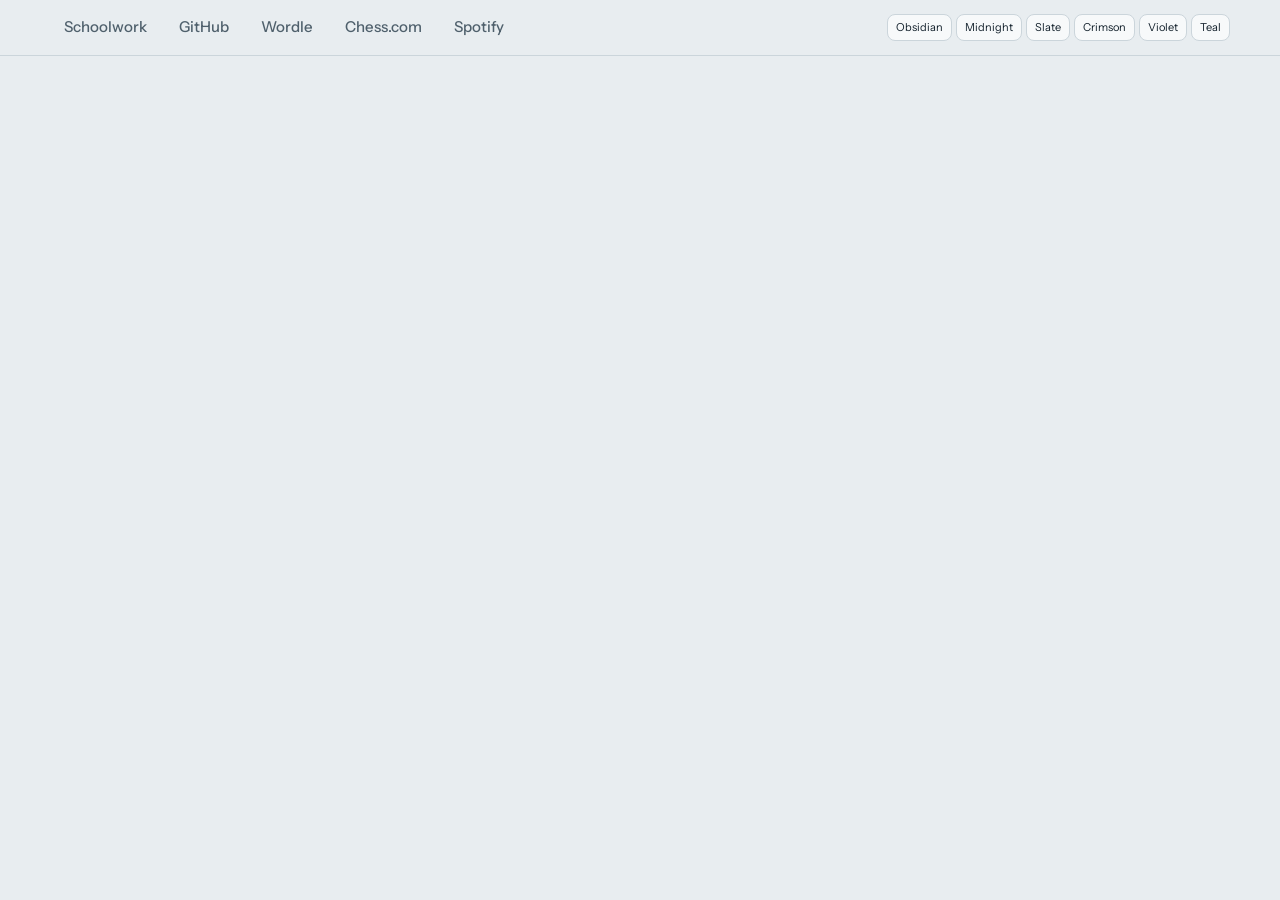
==== commit 8e767921: "themes: add 6 selectable palette pills to index.html" ====
--- a/index.html
+++ b/index.html
@@ -219,12 +219,19 @@
     .dist i.hit { background: var(--w-good); }
 
     /* ── Chess ────────────────────────────────────────── */
-    .board { display: grid; grid-template-columns: repeat(8, 1fr); width: min(420px, 100%); aspect-ratio: 1; border-radius: 10px; overflow: hidden; border: 1px solid var(--line); user-select: none; position: relative; }
+    .board { display: grid; grid-template-columns: repeat(8, 1fr); width: min(600px, 100%); aspect-ratio: 1; border-radius: 10px; overflow: hidden; border: 1px solid var(--line); user-select: none; position: relative; }
     .board.theme-frosted { background: radial-gradient(circle at 82% 28%, #53e3d8 0%, #1d4e58 34%, #10242c 68%, #0a1419 100%); border-color: #2c4a54; }
     .board.theme-frosted .sq { background: rgba(228, 240, 246, 0.24); }
     .board.theme-frosted .sq.d { background: rgba(14, 24, 32, 0.44); }
     .board.theme-frosted .sq.last { box-shadow: inset 0 0 0 999px rgba(96, 190, 245, 0.34); }
     .board.theme-frosted .sq .coord-r, .board.theme-frosted .sq .coord-f { color: rgba(235, 245, 250, 0.78); }
+    /* Glass: translucent gray squares over the art, muted blue coordinates (matches the reference board) */
+    .board.theme-glass { background: radial-gradient(circle at 78% 22%, #5fe6da 0%, #1f5660 30%, #0f2a33 62%, #08141b 100%); border: 0; }
+    .board.theme-glass .sq { background: rgba(238, 243, 246, 0.62); }
+    .board.theme-glass .sq.d { background: rgba(118, 131, 143, 0.62); }
+    .board.theme-glass .sq.last { box-shadow: inset 0 0 0 999px rgba(96, 190, 245, 0.32); }
+    .board.theme-glass .sq .coord-r, .board.theme-glass .sq .coord-f { color: #6B7AAE; opacity: 1; font-size: clamp(11px, 2.2vw, 17px); font-weight: 600; }
+    .has-bg .board.theme-glass { background: transparent; }
     .board.theme-green { --sq-l: #EEEED2; --sq-d: #769656; }
     .sq { aspect-ratio: 1; display: grid; place-items: center; position: relative; border: 0; padding: 0; font-size: clamp(24px, 6.4vw, 40px); line-height: 1; background: var(--sq-l); cursor: pointer; }
     .sq.d { background: var(--sq-d); }
@@ -233,9 +240,10 @@
     .sq.sel.last { box-shadow: inset 0 0 0 3px var(--focus), inset 0 0 0 999px rgba(31, 79, 224, 0.28); }
     .sq.hint-sq { box-shadow: inset 0 0 0 3px var(--w-good), inset 0 0 0 999px rgba(46, 125, 50, 0.24); }
     .sq.wrong { box-shadow: inset 0 0 0 3px var(--danger), inset 0 0 0 999px rgba(179, 38, 30, 0.32); }
-    .sq .dot { position: absolute; width: 26%; height: 26%; border-radius: 50%; background: rgba(20, 32, 42, 0.42); pointer-events: none; z-index: 2; }
-    .sq.cap .dot { width: 82%; height: 82%; background: transparent; border: 3px solid rgba(255, 255, 255, 0.46); }
-    .sq svg.pc { width: 82%; height: 82%; position: relative; z-index: 1; filter: drop-shadow(0 2px 2px rgba(0,0,0,0.45)); pointer-events: none; }
+    .sq .dot { position: absolute; left: 50%; top: 50%; transform: translate(-50%, -50%); width: 26%; height: 26%; border-radius: 50%; background: rgba(20, 32, 42, 0.44); pointer-events: none; z-index: 2; }
+    .sq.cap .dot { width: 84%; height: 84%; background: transparent; border: 3px solid rgba(255, 255, 255, 0.56); box-sizing: border-box; }
+    .sq img.pc { grid-area: 1 / 1; width: 92%; height: 92%; position: relative; z-index: 1; object-fit: contain; filter: drop-shadow(0 2px 3px rgba(0,0,0,0.42)); pointer-events: none; user-select: none; -webkit-user-drag: none; }
+    .sq svg.pc { grid-area: 1 / 1; width: 82%; height: 82%; position: relative; z-index: 1; filter: drop-shadow(0 2px 2px rgba(0,0,0,0.45)); pointer-events: none; }
     .sq .coord-r { position: absolute; top: 2px; left: 3px; font-size: 10px; font-weight: 700; opacity: .75; pointer-events: none; line-height: 1; }
     .sq .coord-f { position: absolute; bottom: 2px; right: 3px; font-size: 10px; font-weight: 700; opacity: .75; pointer-events: none; line-height: 1; }
     .chess-top-bar { display: flex; flex-wrap: wrap; justify-content: space-between; align-items: center; gap: 8px; margin-bottom: 10px; }
@@ -294,7 +302,20 @@
     .sp-shell .status-pill { background: #1F1F1F; border-color: transparent; color: #B3B3B3; }
     .sp-shell .status-pill.submitted { color: #1ED760; }
     .sp-shell :focus-visible, .sp-bar :focus-visible, .sp-modal :focus-visible { outline: 2px solid #fff; outline-offset: 2px; }
+    .sp-head-tools { align-items: center; gap: 8px; }
+    .sp-menu-wrap { position: relative; }
+    .sp-shell .sp-gear { width: 42px; height: 42px; padding: 0; display: grid; place-items: center; color: #B3B3B3; }
+    .sp-shell .sp-gear:hover, .sp-shell .sp-gear[aria-expanded="true"] { color: #fff; }
+    .sp-menu { position: absolute; right: 0; top: calc(100% + 8px); z-index: 20; min-width: 240px; background: #282828; border-radius: 8px; padding: 4px; box-shadow: 0 16px 40px rgba(0,0,0,.6); display: grid; }
+    .sp-menu[hidden] { display: none; }
+    .sp-menu button { background: none; border: 0; color: #fff; text-align: left; padding: 10px 12px; border-radius: 4px; font: inherit; font-size: 14px; cursor: pointer; }
+    .sp-menu button:hover, .sp-menu button:focus-visible { background: #3E3E3E; }
+    .sp-menu button[hidden] { display: none; }
+    .sp-menu .danger { color: #FF8A80; }
+    .sp-menu-acct { padding: 10px 12px 12px; margin-bottom: 4px; border-bottom: 1px solid #3E3E3E; font-size: 13px; color: #B3B3B3; }
+    .sp-menu-acct strong { display: block; color: #fff; font-size: 14px; }
     .sp-shell .form { flex-wrap: wrap; }
+    .sp-shell #sp-search-form { flex-wrap: nowrap; } .sp-shell #sp-search-form input { width: min(260px, 48vw); }
     .sp-shell .form input { width: min(280px, 100%); }
     .sp-grid { display: grid; grid-template-columns: 320px minmax(0, 1fr); gap: 8px; align-items: start; }
     .sp-grid.pl-hidden { grid-template-columns: minmax(0, 1fr); }
@@ -315,7 +336,7 @@
     .sp-lib-item:hover .sp-lib-play, .sp-lib-play:focus-visible { opacity: 1; }
 
     /* Track table */
-    .sp-row { display: grid; grid-template-columns: 40px minmax(0, 1.7fr) minmax(0, 1fr) 40px 56px; gap: 12px; align-items: center; padding: 0 12px; }
+    .sp-row { display: grid; grid-template-columns: 40px minmax(0, 1.7fr) minmax(0, 1fr) 36px 36px 56px; gap: 12px; align-items: center; padding: 0 12px; }
     .sp-thead { height: 36px; border-bottom: 1px solid #2A2A2A; color: #B3B3B3; font-size: 13px; margin-bottom: 4px; }
     .sp-thead span:last-child { text-align: right; }
     .sp-scroll { height: 460px; overflow-y: auto; position: relative; }
@@ -396,7 +417,7 @@
 
     @media (max-width: 880px) {
       .sp-grid { grid-template-columns: minmax(0, 1fr); }
-      .sp-row { grid-template-columns: 40px minmax(0, 1fr) 40px 56px; } .sp-albcol { display: none; }
+      .sp-row { grid-template-columns: 40px minmax(0, 1fr) 36px 36px 56px; } .sp-albcol { display: none; }
     }
     @media (max-width: 720px) {
       .sp-bar { grid-template-columns: minmax(0, 1fr) auto; height: 72px; }
@@ -413,6 +434,12 @@
       .appbar { padding: 0 8px; } .bar-in { gap: 4px; }
       .tab { padding: 16px 7px 13px; font-size: 14px; gap: 5px; } .iconbtn { padding: 6px 10px; }
     }
+    :root.has-bg { --surface: rgba(16,24,30,.74); --raised: rgba(27,38,48,.82); --ink: #E6EEF2; --ink2: #AEBBC5; --line: rgba(255,255,255,.14); --track: rgba(255,255,255,.16);
+      --focus: #7AA2FF; --danger: #FF8A80; --danger-bg: rgba(120,30,26,.6); --on: #0F161B;
+      --comp303: #7AA2FF; --comp307: #B794F0; --comp306: #4FD1BD; --comp309: #F0B04A; --comp231: #8FD468; --comp255: #F08CC4; color-scheme: dark; }
+    :root.has-bg body { background: linear-gradient(rgba(8,14,18,.5), rgba(8,14,18,.62)), var(--page-bg) center / cover fixed no-repeat; }
+    :root.has-bg .appbar { background: rgba(8,14,18,.55); backdrop-filter: blur(10px); }
+    :root.has-bg .card, :root.has-bg .runway, :root.has-bg details.course, :root.has-bg .stat { backdrop-filter: blur(8px); }
     @media (prefers-reduced-motion: reduce) {
       * { transition: none !important; animation: none !important; }
     }
@@ -428,7 +455,41 @@
         <button class="tab" role="tab" id="tab-chess" data-tab="chess" aria-controls="panel-chess">Chess.com</button>
         <button class="tab" role="tab" id="tab-spotify" data-tab="spotify" aria-controls="panel-spotify">Spotify</button>
       </div>
-      <button id="theme" class="iconbtn" type="button" aria-label="Switch color theme" title="Switch color theme">Theme</button>
+      <div id="theme-pills" style="display:flex;gap:4px;align-items:center;">
+        <button type="button" class="iconbtn" data-palette="obsidian" style="padding:4px 8px;font-size:11px;">Obsidian</button>
+        <button type="button" class="iconbtn" data-palette="midnight" style="padding:4px 8px;font-size:11px;">Midnight</button>
+        <button type="button" class="iconbtn" data-palette="slate" style="padding:4px 8px;font-size:11px;">Slate</button>
+        <button type="button" class="iconbtn" data-palette="crimson" style="padding:4px 8px;font-size:11px;">Crimson</button>
+        <button type="button" class="iconbtn" data-palette="violet" style="padding:4px 8px;font-size:11px;">Violet</button>
+        <button type="button" class="iconbtn" data-palette="teal" style="padding:4px 8px;font-size:11px;">Teal</button>
+      </div>
+      <script>
+        (function(){
+          const palettes = {
+            obsidian: { bg:'#09090B', surface:'#18181B', primary:'#10B981', text:'#F4F4F5' },
+            midnight: { bg:'#0B0F17', surface:'#111827', primary:'#3B82F6', text:'#F8FAFC' },
+            slate:    { bg:'#FFFFFF', surface:'#F1F5F9', primary:'#4F46E5', text:'#0F172A' },
+            crimson:  { bg:'#0A0A0C', surface:'#17171B', primary:'#EF4444', text:'#F8FAFC' },
+            violet:   { bg:'#0D0B14', surface:'#181424', primary:'#8B5CF6', text:'#F5F3FF' },
+            teal:     { bg:'#071314', surface:'#0E2224', primary:'#14B8A6', text:'#F0FDFA' }
+          };
+          function applyPalette(k){
+            const p = palettes[k] || palettes.obsidian;
+            document.documentElement.style.setProperty('--bg', p.bg);
+            document.documentElement.style.setProperty('--surface', p.surface);
+            document.documentElement.style.setProperty('--accent', p.primary);
+            document.documentElement.style.setProperty('--text', p.text);
+            document.body.style.backgroundColor = p.bg;
+            document.body.style.color = p.text;
+            localStorage.setItem('pd_palette', k);
+          }
+          document.querySelectorAll('#theme-pills [data-palette]').forEach(btn => {
+            btn.addEventListener('click', () => applyPalette(btn.dataset.palette));
+          });
+          const saved = localStorage.getItem('pd_palette');
+          if (saved && palettes[saved]) applyPalette(saved);
+        })();
+      </script>
     </div>
   </header>
 
@@ -524,12 +585,20 @@
     <div class="sp-shell">
       <div class="page-h">
         <div><h1>Spotify</h1><p id="sp-subtitle">Web Playback SDK and Web API player for your dashboard.</p></div>
-        <div class="form" id="sp-config-form">
+        <div class="form sp-head-tools" id="sp-config-form">
           <button class="btn primary" type="button" id="sp-connect">Connect Spotify</button>
-          <button class="btn" type="button" id="sp-liked-btn">Liked Songs</button>
-          <button class="btn" type="button" id="sp-pl-toggle">Hide Playlists</button>
-          <button class="btn" type="button" id="sp-refresh">Refresh</button>
-          <button class="btn" type="button" id="sp-disconnect" hidden>Disconnect</button>
+          <div class="sp-menu-wrap">
+            <button class="btn sp-gear" type="button" id="sp-settings" aria-haspopup="menu" aria-expanded="false" aria-controls="sp-menu" aria-label="Spotify settings" title="Settings"></button>
+            <div class="sp-menu" id="sp-menu" role="menu" aria-label="Spotify settings" hidden>
+              <div class="sp-menu-acct" id="sp-menu-acct"></div>
+              <button type="button" role="menuitem" id="sp-liked-btn">Liked Songs</button>
+              <button type="button" role="menuitem" id="sp-queue-btn">Queue</button>
+              <button type="button" role="menuitem" id="sp-pl-toggle">Hide playlists</button>
+              <button type="button" role="menuitem" id="sp-refresh">Refresh</button>
+              <button type="button" role="menuitem" id="sp-reconnect">Reconnect</button>
+              <button type="button" role="menuitem" id="sp-disconnect" class="danger">Disconnect</button>
+            </div>
+          </div>
         </div>
       </div>
       <div class="card" id="sp-auth-bar" style="margin-bottom:16px"></div>
@@ -1547,13 +1616,21 @@
 
     const GLYPH = { k: '♚', q: '♛', r: '♜', b: '♝', n: '♞', p: '♟︎' };
     const PROMO_NAMES = { q: 'Queen', r: 'Rook', b: 'Bishop', n: 'Knight' };
-    let chessTheme = store.get('chess_theme') || 'frosted';
+    const CHESS_THEMES = { glass: 'Glass', frosted: 'Frosted Teal', green: 'Classic Green', slate: 'Slate' };
+    let chessTheme = store.get('chess_theme_v2'); if (!CHESS_THEMES[chessTheme]) chessTheme = 'glass';
     let chessSound = store.get('chess_sound') !== 'off';
     let dailyPuzzles = [], dailySolved = [false, false, false], dailyIdx = 0;
     let pz = null, puzzleToken = 0, lastChessDateKey = '', lastChessAt = 0, chessCtx = null;
 
-    function playChessSound(kind) {
-      if (!chessSound) return;
+    const CHESS_SND_URLS = {
+      move: 'https://images.chesscomfiles.com/chess-themes/sounds/_MP3_/default/move-self.mp3',
+      capture: 'https://images.chesscomfiles.com/chess-themes/sounds/_MP3_/default/capture.mp3',
+      check: 'https://images.chesscomfiles.com/chess-themes/sounds/_MP3_/default/move-check.mp3',
+      wrong: 'https://images.chesscomfiles.com/chess-themes/sounds/_MP3_/default/illegal.mp3',
+      solved: 'https://images.chesscomfiles.com/chess-themes/sounds/_MP3_/default/game-end.mp3'
+    };
+    const chessSndCache = {};
+    function playChessSoundFallback(kind) {
       try {
         const AC = window.AudioContext || window.webkitAudioContext;
         if (!AC) return;
@@ -1576,8 +1653,31 @@
         else if (kind === 'solved') { beep(523.25, 0.12, 'triangle', 0.14, 0); beep(659.25, 0.12, 'triangle', 0.14, 0.09); beep(783.99, 0.22, 'triangle', 0.16, 0.18); }
       } catch (e) {}
     }
-
+    function playChessSound(kind) {
+      if (!chessSound) return;
+      const url = CHESS_SND_URLS[kind];
+      if (!url) { playChessSoundFallback(kind); return; }
+      try {
+        let a = chessSndCache[kind];
+        if (!a) { a = new Audio(url); a.volume = 0.7; chessSndCache[kind] = a; }
+        a.currentTime = 0;
+        const pr = a.play();
+        if (pr && pr.catch) pr.catch(() => playChessSoundFallback(kind));
+      } catch (e) {
+        playChessSoundFallback(kind);
+      }
+    }
+
+    const CHESS_PIECE_SETS = { glass: 'Glass', '3d_staunton': '3D Staunton', '3d_wood': '3D Wood', icy_sea: 'Icy Sea', neo: 'Neo', classic: 'Classic', wood: 'Wood', space: 'Space', gothic: 'Gothic' };
+    let chessPieces = store.get('chess_pieces'); if (!CHESS_PIECE_SETS[chessPieces]) chessPieces = 'glass';
+    let chessBoardBg = store.get('chess_board_bg') || '';
+    // Pieces are Chess.com's own artwork, loaded from their public image host. If one fails to load, the drawn piece below stands in.
     function pieceSvg(p) {
+      const set = chessPieces, side = p === p.toUpperCase() ? 'w' : 'b';
+      return `<img class="pc" src="https://images.chesscomfiles.com/chess-themes/pieces/${set}/150/${side}${p.toLowerCase()}.png" alt="" draggable="false" data-p="${p}" onerror="pcFallback(this)">`;
+    }
+    function pcFallback(img) { img.outerHTML = pieceSvgFallback(img.dataset.p); }
+    function pieceSvgFallback(p) {
       const isW = p === p.toUpperCase();
       const fill = isW ? '#E6EBF0' : '#4C545C';
       const shade = isW ? '#BAC4CE' : '#2C3238';
@@ -1791,7 +1891,7 @@
       if (sel && opts.legal) {
         for (const m of opts.legal) if (m.fr === sel[0] && m.fc === sel[1]) targets.set(m.tr + ',' + m.tc, m);
       }
-      const themeCls = chessTheme === 'green' ? 'theme-green' : chessTheme === 'slate' ? '' : 'theme-frosted';
+      const themeCls = chessTheme === 'green' ? 'theme-green' : chessTheme === 'slate' ? '' : chessTheme === 'frosted' ? 'theme-frosted' : 'theme-glass';
       const cells = [];
       for (let vy = 0; vy < 8; vy++) {
         const r = flip ? 7 - vy : vy;
@@ -1811,7 +1911,7 @@
           cells.push(`<button type="button" class="${cls.join(' ')}" data-r="${r}" data-c="${c}" aria-label="${sq}${p ? ' ' + p : ''}">${rLbl}${fLbl}${p ? pieceSvg(p) : ''}${tgt ? '<span class="dot"></span>' : ''}</button>`);
         }
       }
-      return `<div class="board ${themeCls}" role="group" aria-label="Interactive chess puzzle board">${cells.join('')}</div>`;
+      return `<div class="board ${themeCls}" role="group" aria-label="Interactive chess puzzle board"${chessBoardBg ? ` style="background-image:url('${esc(chessBoardBg)}');background-size:cover;background-position:center"` : ''}>${cells.join('')}</div>`;
     }
     function renderPuzzleBox() {
       const box = document.getElementById('chess-puzzle');
@@ -1839,7 +1939,11 @@
           ${pz.solSan.length && !solved ? '<button type="button" class="btn" id="chess-hint">Hint</button>' : ''}
           ${solved && dailyPuzzles.length > 1 && dailyIdx < dailyPuzzles.length - 1 ? '<button type="button" class="btn primary" id="chess-next-pz">Next Puzzle</button>' : ''}
           <button type="button" class="btn" id="chess-reset">Reset</button>
-          <button type="button" class="btn" id="chess-theme-btn">Theme: ${chessTheme === 'frosted' ? 'Frosted Teal' : chessTheme === 'green' ? 'Classic Green' : 'Slate'}</button>
+          <button type="button" class="btn" id="chess-theme-btn">Board: ${CHESS_THEMES[chessTheme]}</button>
+          <button type="button" class="btn" id="chess-pieces-btn">Pieces: ${CHESS_PIECE_SETS[chessPieces]}</button>
+          <button type="button" class="btn" id="chess-bg-btn">Board BG</button>
+          ${chessBoardBg ? '<button type="button" class="btn" id="chess-bg-clear">Clear BG</button>' : ''}
+          <input type="file" id="chess-bg-file" accept="image/*" hidden>
           <button type="button" class="btn" id="chess-sound-btn">Sound: ${chessSound ? 'On' : 'Off'}</button>
           <a class="btn" style="text-decoration:none" href="${esc(pz.url)}" target="_blank" rel="noopener">Open on Chess.com</a>
         </div>`;
@@ -1863,10 +1967,29 @@
       if (nextBtn) nextBtn.onclick = () => selectDailyPuzzle(dailyIdx + 1);
       document.getElementById('chess-reset').onclick = resetPuzzleBoard;
       document.getElementById('chess-theme-btn').onclick = () => {
-        chessTheme = chessTheme === 'frosted' ? 'green' : chessTheme === 'green' ? 'slate' : 'frosted';
-        store.set('chess_theme', chessTheme);
+        const k = Object.keys(CHESS_THEMES); chessTheme = k[(k.indexOf(chessTheme) + 1) % k.length];
+        store.set('chess_theme_v2', chessTheme);
         renderPuzzleBox();
       };
+      document.getElementById('chess-pieces-btn').onclick = () => {
+        const k = Object.keys(CHESS_PIECE_SETS); chessPieces = k[(k.indexOf(chessPieces) + 1) % k.length];
+        store.set('chess_pieces', chessPieces);
+        renderPuzzleBox();
+      };
+      const bgFile = document.getElementById('chess-bg-file');
+      document.getElementById('chess-bg-btn').onclick = () => bgFile && bgFile.click();
+      if (bgFile) bgFile.onchange = e => {
+        const f = e.target.files && e.target.files[0]; if (!f) return;
+        const r = new FileReader();
+        r.onload = () => {
+          chessBoardBg = String(r.result || '');
+          store.set('chess_board_bg', chessBoardBg);
+          renderPuzzleBox();
+        };
+        r.readAsDataURL(f);
+      };
+      const bgClr = document.getElementById('chess-bg-clear');
+      if (bgClr) bgClr.onclick = () => { chessBoardBg = ''; store.set('chess_board_bg', ''); renderPuzzleBox(); };
       document.getElementById('chess-sound-btn').onclick = () => {
         chessSound = !chessSound;
         store.set('chess_sound', chessSound ? 'on' : 'off');
@@ -2117,13 +2240,15 @@
     let spPlayer = null, spDeviceId = '', spSdkLoaded = false, spProfile = null, spDevices = [], spLiked = new Set();
     let spNowPlaying = null, spTracks = [], spTracksHeading = 'Recently played', spPlaylists = [], spEmbed = null, spNotice = '', spPollTimer = null;
     let spLikedTotal = 0, spLikedLoading = false, spScrollTop = 0, spPlHidden = store.get('sp_pl_hidden') === '1';
-    let spSrcKey = '', spBarSig = '', spDevOpen = false, spLastOptimistic = 0, spSeeking = false, spVolume = 80, spTick = 0, spToastTimer = null;
+    let spSrcKey = '', spBarSig = '', spDevOpen = false, spLastOptimistic = 0, spSeeking = false, spVolume = 80, spTick = 0, spToastTimer = null, spSearchExtras = null;
     const SPI = {
       play: 'M8 5v14l11-7z', pause: 'M6 5h4v14H6zM14 5h4v14h-4z', next: 'M6 18l8.5-6L6 6v12zM16 6v12h2V6h-2z', prev: 'M6 6h2v12H6zM9.5 12l8.5 6V6l-8.5 6z',
       shuffle: 'M10.59 9.17L5.41 4 4 5.41l5.17 5.17 1.42-1.41zM14.5 4l2.04 2.04L4 18.59 5.41 20 17.96 7.46 20 9.5V4h-5.5zm.33 9.41l-1.41 1.41 3.13 3.13L14.5 20H20v-5.5l-2.04 2.04-3.13-3.13z',
       repeat: 'M7 7h10v3l4-4-4-4v3H5v6h2V7zm10 10H7v-3l-4 4 4 4v-3h12v-6h-2v4z',
       heartOn: 'M12 21.35l-1.45-1.32C5.4 15.36 2 12.28 2 8.5 2 5.42 4.42 3 7.5 3c1.74 0 3.41.81 4.5 2.09C13.09 3.81 14.76 3 16.5 3 19.58 3 22 5.42 22 8.5c0 3.78-3.4 6.86-8.55 11.54L12 21.35z',
       heart: 'M16.5 3c-1.74 0-3.41.81-4.5 2.09C10.91 3.81 9.24 3 7.5 3 4.42 3 2 5.42 2 8.5c0 3.78 3.4 6.86 8.55 11.54L12 21.35l1.45-1.32C18.6 15.36 22 12.28 22 8.5 22 5.42 19.58 3 16.5 3zm-4.4 15.55l-.1.1-.1-.1C7.14 14.24 4 11.39 4 8.5 4 6.5 5.5 5 7.5 5c1.54 0 3.04.99 3.57 2.36h1.87C13.46 5.99 14.96 5 16.5 5c2 0 3.5 1.5 3.5 3.5 0 2.89-3.14 5.74-7.9 10.05z',
+      gear: 'M19.14 12.94c.04-.3.06-.61.06-.94 0-.32-.02-.64-.07-.94l2.03-1.58c.18-.14.23-.41.12-.61l-1.92-3.32c-.12-.22-.37-.29-.59-.22l-2.39.96c-.5-.38-1.03-.7-1.62-.94l-.36-2.54c-.04-.24-.24-.41-.48-.41h-3.84c-.24 0-.43.17-.47.41l-.36 2.54c-.59.24-1.13.57-1.62.94l-2.39-.96c-.22-.08-.47 0-.59.22L2.74 8.87c-.12.21-.08.47.12.61l2.03 1.58c-.05.3-.09.63-.09.94s.02.64.07.94l-2.03 1.58c-.18.14-.23.41-.12.61l1.92 3.32c.12.22.37.29.59.22l2.39-.96c.5.38 1.03.7 1.62.94l.36 2.54c.05.24.24.41.48.41h3.84c.24 0 .44-.17.47-.41l.36-2.54c.59-.24 1.13-.56 1.62-.94l2.39.96c.22.08.47 0 .59-.22l1.92-3.32c.12-.22.07-.47-.12-.61l-2.01-1.58zM12 15.6c-1.98 0-3.6-1.62-3.6-3.6s1.62-3.6 3.6-3.6 3.6 1.62 3.6 3.6-1.62 3.6-3.6 3.6z',
+      queue: 'M14 10H2v2h12v-2zm0-4H2v2h12V6zm4 8v-4h-2v4h-4v2h4v4h2v-4h4v-2h-4zM2 16h8v-2H2v2z',
       volume: 'M3 9v6h4l5 5V4L7 9H3zm13.5 3c0-1.77-1.02-3.29-2.5-4.03v8.05c1.48-.73 2.5-2.25 2.5-4.02zM14 3.23v2.06c2.89.86 5 3.54 5 6.71s-2.11 5.85-5 6.71v2.06c4.01-.91 7-4.49 7-8.77s-2.99-7.86-7-8.77z',
       devices: 'M4 6h18V4H4c-1.1 0-2 .9-2 2v11H0v3h14v-3H4V6zm19 2h-6c-.55 0-1 .45-1 1v10c0 .55.45 1 1 1h6c.55 0 1-.45 1-1V9c0-.55-.45-1-1-1zm-1 9h-4v-7h4v7z',
       bars: 'M5 9h3v10H5zM10.5 5h3v14h-3zM16 12h3v7h-3z', close: 'M19 6.41L17.59 5 12 10.59 6.41 5 5 6.41 10.59 12 5 17.59 6.41 19 12 13.41 17.59 19 19 17.59 13.41 12z'
@@ -2278,7 +2403,7 @@
         });
         spPlayer.addListener('ready', ({ device_id }) => {
           spDeviceId = device_id;
-          spNotice = 'Web Playback SDK ready (Fall 2026 Dashboard).';
+          spNotice = '';
           try { spPlayer.getVolume().then(v => { if (typeof v === 'number') spVolume = Math.round(v * 100); }); } catch (e) {}
           renderSpotify();
         });
@@ -2343,6 +2468,30 @@
       }
       renderSpotify();
     }
+    async function loadQueue() {
+      spTracksHeading = 'Playback Queue'; spSrcKey = '';
+      spTracks = []; spScrollTop = 0;
+      renderSpotify();
+      try {
+        const res = await spFetch('/me/player/queue');
+        const q = (res && res.queue) || [];
+        spTracks = q.filter(Boolean);
+        await refreshLikedSet();
+      } catch (e) {
+        spNotice = 'Could not load queue (' + e.message + ').';
+      }
+      renderSpotify();
+    }
+    async function addToSpotifyQueue(uri, name) {
+      if (!uri) return;
+      try {
+        const dq = spNowPlaying && spNowPlaying.device && spNowPlaying.device.id ? '&device_id=' + encodeURIComponent(spNowPlaying.device.id) : '';
+        await spFetch('/me/player/queue?uri=' + encodeURIComponent(uri) + dq, { method: 'POST' });
+        spToast('Added "' + stripEmojis(name || 'Track') + '" to queue.');
+      } catch (e) {
+        spToast('Could not add to queue: ' + spErrText(e));
+      }
+    }
     async function loadLikedSongs() {
       spTracksHeading = 'Liked Songs'; spSrcKey = 'liked';
       spTracks = [];
@@ -2544,10 +2693,14 @@
     }
     async function searchSpotify(q) {
       if (!q) return;
-      spTracksHeading = 'Search: ' + q; spSrcKey = '';
+      spTracksHeading = 'Search: ' + q; spSrcKey = ''; spSearchExtras = null;
       try {
-        const res = await spFetch('/search?q=' + encodeURIComponent(q) + '&type=track,playlist&limit=10');
+        const res = await spFetch('/search?q=' + encodeURIComponent(q) + '&type=track,album,artist,playlist&limit=10');
         spTracks = (res && res.tracks && res.tracks.items) || [];
+        spSearchExtras = {
+          albums: (res && res.albums && res.albums.items || []).filter(Boolean).slice(0, 6),
+          artists: (res && res.artists && res.artists.items || []).filter(Boolean).slice(0, 6)
+        };
         if (res && res.playlists && Array.isArray(res.playlists.items) && res.playlists.items.length) {
           spPlaylists = res.playlists.items.filter(Boolean);
         }
@@ -2579,15 +2732,17 @@
           <div class="sp-idx"><span class="sp-num">${isCur && curPlaying ? spIcon('bars', 16) : idx + 1}</span><button type="button" class="sp-rowplay" data-sp-play="${idx}" aria-label="${isCur && curPlaying ? 'Pause' : 'Play'} ${nm}">${spIcon(isCur && curPlaying ? 'pause' : 'play', 20)}</button></div>
           <div class="sp-tleft">
             ${alb.id ? `<button type="button" class="sp-thumb-btn" ${spAlbAttrs(alb)} aria-label="Show artwork for ${esc(stripEmojis(alb.name))}">${thumb ? `<img class="sp-thumb" src="${esc(thumb)}" alt="" loading="lazy">` : '<span class="sp-thumb"></span>'}</button>` : (thumb ? `<img class="sp-thumb" src="${esc(thumb)}" alt="" loading="lazy">` : '<span class="sp-thumb"></span>')}
-            <div class="sp-ttxt"><strong class="sp-name">${nm}</strong><span class="note">${spArtistLinks(t.artists)}</span></div>
+            <div class="sp-ttxt">${alb.id ? `<button type="button" class="sp-link sp-name" ${spAlbAttrs(alb)} title="Open album ${esc(stripEmojis(alb.name))}">${nm}</button>` : `<strong class="sp-name">${nm}</strong>`}<span class="note">${spArtistLinks(t.artists)}</span></div>
           </div>
           <div class="sp-albcol note">${albBtn}</div>
+          <button type="button" class="sp-heart" data-sp-queue="${idx}" aria-label="Add ${nm} to queue" title="Add to queue">${spIcon('queue', 18)}</button>
           <button type="button" class="sp-heart${liked ? ' on' : ''}" data-sp-like="${idx}" aria-pressed="${liked}" aria-label="${liked ? 'Remove from' : 'Save to'} Liked Songs">${spIcon(liked ? 'heartOn' : 'heart', 18)}</button>
           <span class="note sp-dur">${fmtMs(t.duration_ms)}</span>
         </div>`;
       }
       itemsEl.innerHTML = html;
       itemsEl.ondblclick = e => { if (e.target.closest('button')) return; const row = e.target.closest('.sp-row'); if (row) spPlayIndex(+row.dataset.idx); };
+      itemsEl.querySelectorAll('[data-sp-queue]').forEach(b => b.onclick = () => { const t = spTracks[+b.dataset.spQueue]; if (t && t.uri) addToSpotifyQueue(t.uri, t.name); });
       itemsEl.querySelectorAll('[data-sp-like]').forEach(b => b.onclick = () => { const t = spTracks[+b.dataset.spLike]; if (t && t.uri) toggleLikeTrack(t.uri); });
       itemsEl.querySelectorAll('[data-sp-play]').forEach(b => b.onclick = () => spPlayIndex(+b.dataset.spPlay));
     }
@@ -2602,17 +2757,18 @@
       const disBtn = document.getElementById('sp-disconnect');
       if (disBtn) disBtn.hidden = !connected;
       const conBtn = document.getElementById('sp-connect');
-      if (conBtn) { conBtn.textContent = connected ? 'Reconnect' : 'Connect Spotify'; conBtn.classList.toggle('primary', !connected); }
-
-      authEl.innerHTML = `
-        <div class="ann-head">
-          <div>
-            <strong>${connected ? (spProfile ? esc(stripEmojis(spProfile.display_name || spProfile.email || 'Connected')) : 'Connected to Spotify') : 'Not connected'}</strong>
-            <p class="note">${connected && spProfile ? esc((spProfile.email || '') + (spProfile.product ? ' · Plan: ' + spProfile.product : '')) : 'Redirect URI for Spotify Developer Dashboard: ' + esc(SP_REDIRECT)}</p>
-          </div>
-          <span class="status-pill ${spDeviceId ? 'submitted' : ''}">${spDeviceId ? 'Web Playback SDK Ready' : (connected ? 'Connecting SDK / Remote Connect' : 'PKCE OAuth')}</span>
-        </div>
-        ${spNotice ? `<p class="note" style="margin-top:8px;color:#1ED760">${esc(stripEmojis(spNotice))}</p>` : ''}`;
+      if (conBtn) conBtn.hidden = connected;
+      ['sp-liked-btn', 'sp-queue-btn', 'sp-refresh', 'sp-reconnect'].forEach(id => { const el = document.getElementById(id); if (el) el.hidden = !connected; });
+      const acct = document.getElementById('sp-menu-acct');
+      if (acct) acct.innerHTML = connected
+        ? `<strong>${esc(stripEmojis((spProfile && (spProfile.display_name || spProfile.email)) || 'Connected'))}</strong>${spProfile && spProfile.product ? esc('Plan: ' + spProfile.product) + '<br>' : ''}${spDeviceId ? 'Dashboard player ready' : 'Connecting player…'}`
+        : `<strong>Not connected</strong>Redirect URI for the Spotify Developer Dashboard:<br>${esc(SP_REDIRECT)}`;
+
+      // Only show this strip when there is something to say (signed out, or a message).
+      authEl.hidden = connected && !spNotice;
+      authEl.innerHTML = connected
+        ? (spNotice ? `<p class="note" style="margin:0;color:#1ED760">${esc(stripEmojis(spNotice))}</p>` : '')
+        : `<strong>Not connected</strong><p class="note">Connect your Spotify account to browse and play. Redirect URI for the Spotify Developer Dashboard: ${esc(SP_REDIRECT)}</p>${spNotice ? `<p class="note" style="margin-top:8px;color:#1ED760">${esc(stripEmojis(spNotice))}</p>` : ''}`;
 
       // The player itself lives in the bottom bar; this card only appears for the embed fallback.
       playerEl.hidden = !spEmbed;
@@ -2622,7 +2778,7 @@
       const spPlBtn = document.getElementById('sp-pl-toggle');
       if (spGrid) spGrid.classList.toggle('pl-hidden', spPlHidden);
       if (plsEl) plsEl.hidden = spPlHidden;
-      if (spPlBtn) spPlBtn.textContent = spPlHidden ? 'Show Playlists' : 'Hide Playlists';
+      if (spPlBtn) spPlBtn.textContent = spPlHidden ? 'Show playlists' : 'Hide playlists';
 
       const countNote = spTracksHeading === 'Liked Songs' && spLikedTotal
         ? ` (${spTracks.length} / ${spLikedTotal})`
@@ -2630,10 +2786,14 @@
       tracksEl.innerHTML = `
         <div class="ann-head" style="margin-bottom:10px">
           <h2>${esc(spTracksHeading + countNote)}</h2>
-          <form class="form" id="sp-search-form"><label class="sr" for="sp-search-q">Search tracks or artists</label><input id="sp-search-q" placeholder="What do you want to play?" autocomplete="off"><button type="submit" class="btn">Search</button></form>
+          <form class="form" id="sp-search-form"><label class="sr" for="sp-search-q">Search tracks, albums, artists or playlists</label><input id="sp-search-q" placeholder="Search all of Spotify…" autocomplete="off"><button type="submit" class="btn">Search</button></form>
         </div>
+        ${spSearchExtras && (spSearchExtras.albums.length || spSearchExtras.artists.length) ? `<div style="display:flex;flex-wrap:wrap;gap:6px;margin-bottom:10px">
+          ${spSearchExtras.albums.map(a => `<button type="button" class="mini-btn" data-sp-alb-id="${esc(a.id)}" data-sp-alb-name="${esc(stripEmojis(a.name))}">Album: ${esc(stripEmojis(a.name))}</button>`).join('')}
+          ${spSearchExtras.artists.map(a => `<button type="button" class="mini-btn" data-sp-art-id="${esc(a.id)}" data-sp-art-name="${esc(stripEmojis(a.name))}">Artist: ${esc(stripEmojis(a.name))}</button>`).join('')}
+        </div>` : ''}
         ${spTracks.length
-          ? `<div class="sp-row sp-thead"><span style="text-align:center">#</span><span>Title</span><span class="sp-albcol">Album</span><span></span><span>Time</span></div>
+          ? `<div class="sp-row sp-thead"><span style="text-align:center">#</span><span>Title</span><span class="sp-albcol">Album</span><span></span><span></span><span>Time</span></div>
              <div class="sp-scroll" id="sp-scroll"><div class="sp-vwrap" id="sp-vwrap" style="height:${spTracks.length * 58}px"><div class="sp-vitems" id="sp-vitems"></div></div></div>
              ${spTracksHeading === 'Liked Songs' && spTracks.length < spLikedTotal ? `<div style="margin-top:8px;display:flex;justify-content:space-between;align-items:center"><span class="note">Scroll down or load next 50 tracks</span><button type="button" class="mini-btn" id="sp-load-more"${spLikedLoading ? ' disabled' : ''}>${spLikedLoading ? 'Loading…' : 'Load More'}</button></div>` : ''}`
           : `<p class="note">${connected ? 'Search above or select a playlist on the left.' : 'Connect Spotify to browse and play your tracks.'}</p>`}`;
@@ -2792,13 +2952,32 @@
       if (e.key === 'Tab') { const f = [...m.querySelectorAll('button')]; if (!f.length) return; const first = f[0], last = f[f.length - 1];
         if (e.shiftKey && document.activeElement === first) { e.preventDefault(); last.focus(); } else if (!e.shiftKey && document.activeElement === last) { e.preventDefault(); first.focus(); } }
     });
+    function closeSpMenu(refocus) {
+      const menu = document.getElementById('sp-menu'), gear = document.getElementById('sp-settings');
+      if (!menu || menu.hidden) return;
+      menu.hidden = true; gear.setAttribute('aria-expanded', 'false'); if (refocus) gear.focus();
+    }
     let spBound = false;
     function initSpotify() {
       checkPendingSpotifyCallback();
       if (!spBound) {
         spBound = true;
         document.getElementById('sp-connect').onclick = startSpotifyAuth;
+        document.getElementById('sp-reconnect').onclick = () => { closeSpMenu(); startSpotifyAuth(); };
+        const gear = document.getElementById('sp-settings'), menu = document.getElementById('sp-menu');
+        gear.innerHTML = spIcon('gear', 22);
+        gear.onclick = () => { if (menu.hidden) { menu.hidden = false; gear.setAttribute('aria-expanded', 'true'); const f = menu.querySelector('button:not([hidden])'); if (f) f.focus(); } else closeSpMenu(); };
+        menu.addEventListener('click', e => { if (e.target.closest('button')) setTimeout(closeSpMenu, 0); });
+        menu.addEventListener('keydown', e => {
+          const items = [...menu.querySelectorAll('button:not([hidden])')], i = items.indexOf(document.activeElement);
+          if (e.key === 'ArrowDown') { e.preventDefault(); items[(i + 1) % items.length].focus(); }
+          else if (e.key === 'ArrowUp') { e.preventDefault(); items[(i - 1 + items.length) % items.length].focus(); }
+          else if (e.key === 'Escape') { e.preventDefault(); e.stopPropagation(); closeSpMenu(true); }
+          else if (e.key === 'Tab') closeSpMenu();
+        });
+        document.addEventListener('click', e => { if (!menu.hidden && !e.target.closest('.sp-menu-wrap')) closeSpMenu(); });
         document.getElementById('sp-liked-btn').onclick = loadLikedSongs;
+        document.getElementById('sp-queue-btn').onclick = loadQueue;
         document.getElementById('sp-pl-toggle').onclick = () => {
           spPlHidden = !spPlHidden;
           store.set('sp_pl_hidden', spPlHidden ? '1' : '0');
@@ -2827,6 +3006,14 @@
       loadSpotifyDashboard();
     }
 
+    // Optional background art: put background.jpg (or .png / .webp) beside index.html.
+    (function probeBackground(list) {
+      const f = list.shift(); if (!f) return;
+      const im = new Image(), r = document.documentElement;
+      im.onload = () => { r.style.setProperty('--page-bg', `url("${f}")`); r.classList.add('has-bg'); };
+      im.onerror = () => probeBackground(list);
+      im.src = f;
+    })(['background.jpg', 'background.png', 'background.webp']);
     checkPendingSpotifyCallback();
     // Already signed in? Start the player now so the bottom bar shows on every tab.
     { const t0 = spTokensGet(); if (t0 && t0.access_token) { loaded.spotify = true; initSpotify(); } }
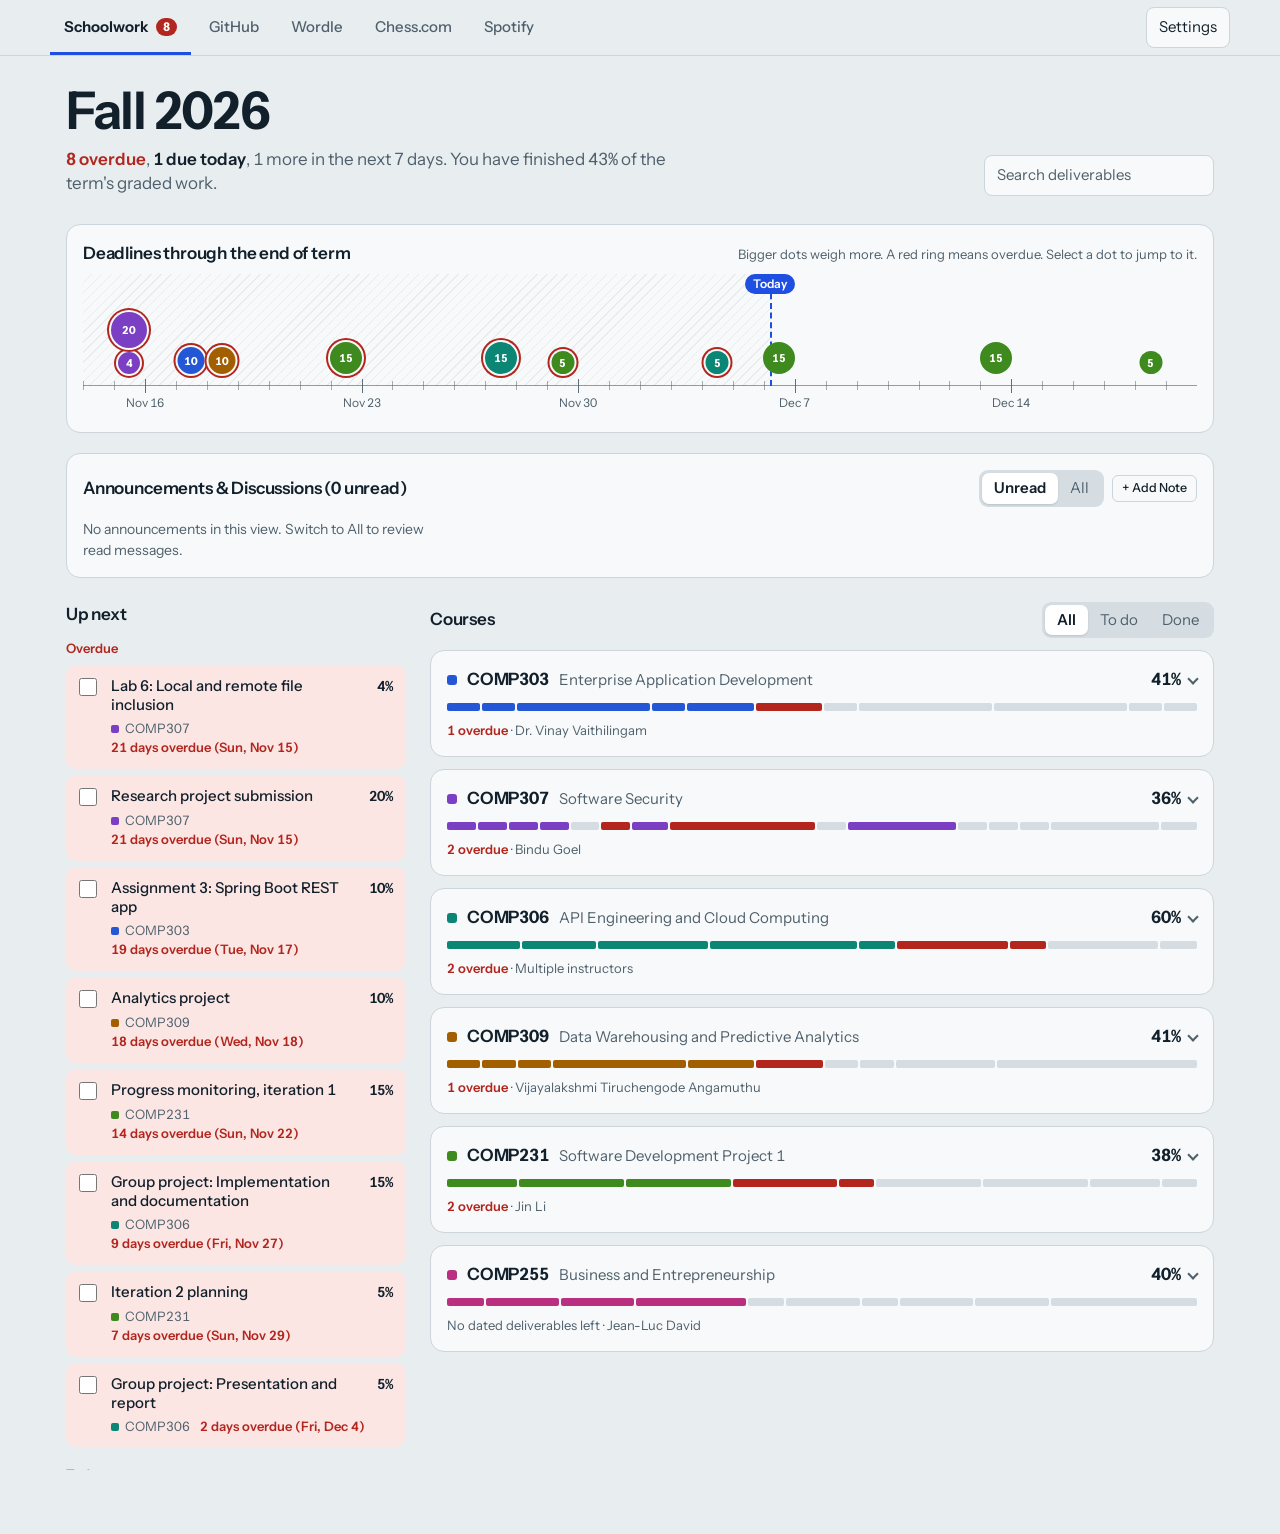
==== commit 943db204: "Fix dashboard startup crash, consolidate Settings modal, and update AGENT_SYNC.md" ====
--- a/index.html
+++ b/index.html
@@ -440,6 +440,17 @@
     :root.has-bg body { background: linear-gradient(rgba(8,14,18,.5), rgba(8,14,18,.62)), var(--page-bg) center / cover fixed no-repeat; }
     :root.has-bg .appbar { background: rgba(8,14,18,.55); backdrop-filter: blur(10px); }
     :root.has-bg .card, :root.has-bg .runway, :root.has-bg details.course, :root.has-bg .stat { backdrop-filter: blur(8px); }
+    .st-modal { position: fixed; inset: 0; z-index: 60; background: rgba(0,0,0,.55); backdrop-filter: blur(4px); display: grid; place-items: center; padding: 16px; overflow-y: auto; }
+    .st-modal[hidden] { display: none; }
+    .st-card { width: min(560px, 100%); max-height: calc(100vh - 32px); overflow-y: auto; background: var(--raised); color: var(--ink); border: 1px solid var(--line); border-radius: 14px; padding: 20px 22px; box-shadow: 0 20px 60px rgba(0,0,0,.35); }
+    .st-head { display: flex; justify-content: space-between; align-items: center; gap: 12px; }
+    .st-head h2 { margin: 0; }
+    .st-sec { border-top: 1px solid var(--line); margin-top: 16px; padding-top: 14px; display: grid; gap: 10px; }
+    .st-sec h3 { margin: 0; font-size: 14px; color: var(--ink2); text-transform: uppercase; letter-spacing: .06em; }
+    .st-sec .form { flex-wrap: wrap; align-items: center; }
+    .st-sec .form input { flex: 1 1 200px; width: auto; }
+    .st-pills { display: flex; flex-wrap: wrap; gap: 6px; }
+    .st-pills .iconbtn[aria-pressed="true"] { border-color: var(--focus); color: var(--ink); font-weight: 600; box-shadow: inset 0 0 0 1px var(--focus); }
     @media (prefers-reduced-motion: reduce) {
       * { transition: none !important; animation: none !important; }
     }
@@ -455,41 +466,7 @@
         <button class="tab" role="tab" id="tab-chess" data-tab="chess" aria-controls="panel-chess">Chess.com</button>
         <button class="tab" role="tab" id="tab-spotify" data-tab="spotify" aria-controls="panel-spotify">Spotify</button>
       </div>
-      <div id="theme-pills" style="display:flex;gap:4px;align-items:center;">
-        <button type="button" class="iconbtn" data-palette="obsidian" style="padding:4px 8px;font-size:11px;">Obsidian</button>
-        <button type="button" class="iconbtn" data-palette="midnight" style="padding:4px 8px;font-size:11px;">Midnight</button>
-        <button type="button" class="iconbtn" data-palette="slate" style="padding:4px 8px;font-size:11px;">Slate</button>
-        <button type="button" class="iconbtn" data-palette="crimson" style="padding:4px 8px;font-size:11px;">Crimson</button>
-        <button type="button" class="iconbtn" data-palette="violet" style="padding:4px 8px;font-size:11px;">Violet</button>
-        <button type="button" class="iconbtn" data-palette="teal" style="padding:4px 8px;font-size:11px;">Teal</button>
-      </div>
-      <script>
-        (function(){
-          const palettes = {
-            obsidian: { bg:'#09090B', surface:'#18181B', primary:'#10B981', text:'#F4F4F5' },
-            midnight: { bg:'#0B0F17', surface:'#111827', primary:'#3B82F6', text:'#F8FAFC' },
-            slate:    { bg:'#FFFFFF', surface:'#F1F5F9', primary:'#4F46E5', text:'#0F172A' },
-            crimson:  { bg:'#0A0A0C', surface:'#17171B', primary:'#EF4444', text:'#F8FAFC' },
-            violet:   { bg:'#0D0B14', surface:'#181424', primary:'#8B5CF6', text:'#F5F3FF' },
-            teal:     { bg:'#071314', surface:'#0E2224', primary:'#14B8A6', text:'#F0FDFA' }
-          };
-          function applyPalette(k){
-            const p = palettes[k] || palettes.obsidian;
-            document.documentElement.style.setProperty('--bg', p.bg);
-            document.documentElement.style.setProperty('--surface', p.surface);
-            document.documentElement.style.setProperty('--accent', p.primary);
-            document.documentElement.style.setProperty('--text', p.text);
-            document.body.style.backgroundColor = p.bg;
-            document.body.style.color = p.text;
-            localStorage.setItem('pd_palette', k);
-          }
-          document.querySelectorAll('#theme-pills [data-palette]').forEach(btn => {
-            btn.addEventListener('click', () => applyPalette(btn.dataset.palette));
-          });
-          const saved = localStorage.getItem('pd_palette');
-          if (saved && palettes[saved]) applyPalette(saved);
-        })();
-      </script>
+      <button type="button" class="iconbtn" id="settings-btn" aria-haspopup="dialog" aria-controls="settings-modal">Settings</button>
     </div>
   </header>
 
@@ -503,7 +480,6 @@
       <div class="tools">
         <label class="sr" for="search">Search deliverables</label>
         <input id="search" class="search" type="search" placeholder="Search deliverables" autocomplete="off">
-        <button type="button" class="btn" id="sync-school-btn">Sync Schoolwork</button>
       </div>
     </header>
 
@@ -541,7 +517,6 @@
    <section role="tabpanel" id="panel-github" aria-labelledby="tab-github" hidden>
     <div class="page-h">
       <div><h1 id="gh-title">GitHub</h1><p id="gh-bio">Open pull requests, recently pushed repositories and your latest commits. Private repositories are not shown.</p></div>
-      <form class="form" id="gh-form"><label class="sr" for="gh-user">GitHub username</label><input id="gh-user" autocomplete="off" spellcheck="false"><button class="btn" type="submit">Load</button></form>
     </div>
     <div id="gh-body" aria-live="polite"></div>
    </section>
@@ -555,7 +530,6 @@
           <button type="button" data-wmode="wordle" aria-pressed="true">Wordle</button>
           <button type="button" data-wmode="quordle" aria-pressed="false">Quordle</button>
         </div>
-        <button type="button" class="btn" id="w-practice-btn">Practice</button>
       </div>
     </div>
     <div class="game">
@@ -572,7 +546,6 @@
    <section role="tabpanel" id="panel-chess" aria-labelledby="tab-chess" hidden>
     <div class="page-h">
       <div><h1>Chess.com</h1><p>Solve today's puzzle on the board, track ratings, and review daily & recent games.</p></div>
-      <form class="form" id="chess-form"><label class="sr" for="chess-user">Chess.com username</label><input id="chess-user" placeholder="Chess.com username" autocomplete="off" spellcheck="false"><button class="btn" type="submit">Save</button><button class="btn" type="button" id="chess-refresh">Refresh</button></form>
     </div>
     <div class="two">
       <div class="card" id="chess-puzzle"></div>
@@ -613,6 +586,55 @@
   <div class="tip" id="tip" hidden></div>
   <footer class="sp-bar" id="sp-bar" aria-label="Now playing" hidden></footer>
   <div class="sp-toast" id="sp-toast" role="status" aria-live="polite" hidden></div>
+  <div class="st-modal" id="settings-modal" role="dialog" aria-modal="true" aria-labelledby="st-title" hidden>
+    <div class="st-card">
+      <div class="st-head"><h2 id="st-title">Settings</h2><button type="button" class="btn" id="st-close">Close</button></div>
+      <p class="hint" id="st-status" role="status" aria-live="polite">Accounts are saved on this device. You only enter them once.</p>
+
+      <section class="st-sec" aria-labelledby="st-h-look">
+        <h3 id="st-h-look">Appearance</h3>
+        <div class="seg" role="group" aria-label="Color mode">
+          <button type="button" data-mode="system" aria-pressed="true">System</button>
+          <button type="button" data-mode="light" aria-pressed="false">Light</button>
+          <button type="button" data-mode="dark" aria-pressed="false">Dark</button>
+        </div>
+        <div class="st-pills" id="theme-pills" role="group" aria-label="Color palette">
+          <button type="button" class="iconbtn" data-palette="obsidian" aria-pressed="false">Obsidian</button>
+          <button type="button" class="iconbtn" data-palette="midnight" aria-pressed="false">Midnight</button>
+          <button type="button" class="iconbtn" data-palette="slate" aria-pressed="false">Slate</button>
+          <button type="button" class="iconbtn" data-palette="crimson" aria-pressed="false">Crimson</button>
+          <button type="button" class="iconbtn" data-palette="violet" aria-pressed="false">Violet</button>
+          <button type="button" class="iconbtn" data-palette="teal" aria-pressed="false">Teal</button>
+        </div>
+      </section>
+
+      <section class="st-sec" aria-labelledby="st-h-school">
+        <h3 id="st-h-school">Schoolwork</h3>
+        <div class="form"><button type="button" class="btn" id="sync-school-btn">Sync Schoolwork</button></div>
+      </section>
+
+      <section class="st-sec" aria-labelledby="st-h-gh">
+        <h3 id="st-h-gh">GitHub</h3>
+        <form class="form" id="gh-form"><label class="sr" for="gh-user">GitHub username</label><input id="gh-user" placeholder="GitHub username" autocomplete="off" spellcheck="false"><button class="btn" type="submit">Save and load</button></form>
+      </section>
+
+      <section class="st-sec" aria-labelledby="st-h-w">
+        <h3 id="st-h-w">Wordle</h3>
+        <div class="form"><button type="button" class="btn" id="w-practice-btn">Practice</button></div>
+      </section>
+
+      <section class="st-sec" aria-labelledby="st-h-chess">
+        <h3 id="st-h-chess">Chess.com</h3>
+        <form class="form" id="chess-form"><label class="sr" for="chess-user">Chess.com username</label><input id="chess-user" placeholder="Chess.com username" autocomplete="off" spellcheck="false"><button class="btn" type="submit">Save</button><button class="btn" type="button" id="chess-refresh">Refresh</button></form>
+      </section>
+
+      <section class="st-sec" aria-labelledby="st-h-sp">
+        <h3 id="st-h-sp">Spotify</h3>
+        <div class="form"><label class="sr" for="sp-client-id">Spotify client ID</label><input id="sp-client-id" placeholder="Spotify client ID" autocomplete="off" spellcheck="false"><button class="btn" type="button" id="st-sp-save">Save</button></div>
+        <div class="form"><button class="btn" type="button" id="st-sp-reconnect">Reconnect</button><button class="btn" type="button" id="st-sp-disconnect">Disconnect</button></div>
+      </section>
+    </div>
+  </div>
   <div class="sp-modal" id="sp-modal" role="dialog" aria-modal="true" aria-labelledby="sp-modal-title" hidden></div>
 
   <script>
@@ -1201,15 +1223,71 @@
       }
     });
 
-    // Theme: follows the system until you pick one.
+    // Theme: mode (system/light/dark) plus optional palette, all persisted via store.
     const root = document.documentElement;
+    const PAL_KEY = 'pd_palette';
+    const PALETTES = {
+      obsidian: { dark: 1, '--bg': '#09090B', '--surface': '#18181B', '--raised': '#202024', '--ink': '#F4F4F5', '--ink2': '#A1A1AA', '--line': '#27272A', '--track': '#2E2E33', '--focus': '#10B981', '--on': '#04130D' },
+      midnight: { dark: 1, '--bg': '#0B0F17', '--surface': '#111827', '--raised': '#172033', '--ink': '#F8FAFC', '--ink2': '#94A3B8', '--line': '#1F2A3D', '--track': '#263248', '--focus': '#60A5FA', '--on': '#06101F' },
+      slate:    { dark: 0, '--bg': '#F8FAFC', '--surface': '#F1F5F9', '--raised': '#FFFFFF', '--ink': '#0F172A', '--ink2': '#475569', '--line': '#E2E8F0', '--track': '#E2E8F0', '--focus': '#4F46E5', '--on': '#FFFFFF' },
+      crimson:  { dark: 1, '--bg': '#0A0A0C', '--surface': '#17171B', '--raised': '#1F1F25', '--ink': '#F8FAFC', '--ink2': '#A1A1AA', '--line': '#2A2A31', '--track': '#33333B', '--focus': '#F87171', '--on': '#1A0505' },
+      violet:   { dark: 1, '--bg': '#0D0B14', '--surface': '#181424', '--raised': '#201A30', '--ink': '#F5F3FF', '--ink2': '#A89FC4', '--line': '#2B2440', '--track': '#352D4D', '--focus': '#A78BFA', '--on': '#120A2A' },
+      teal:     { dark: 1, '--bg': '#071314', '--surface': '#0E2224', '--raised': '#123032', '--ink': '#F0FDFA', '--ink2': '#8FB8B5', '--line': '#17393B', '--track': '#1D4548', '--focus': '#2DD4BF', '--on': '#031615' }
+    };
+    const PAL_VARS = ['--bg', '--surface', '--raised', '--ink', '--ink2', '--line', '--track', '--focus', '--on'];
+    function syncThemeControls() {
+      const mode = root.dataset.theme || 'system', pal = store.get(PAL_KEY) || '';
+      document.querySelectorAll('[data-mode]').forEach(b => b.setAttribute('aria-pressed', !pal && b.dataset.mode === mode));
+      document.querySelectorAll('[data-palette]').forEach(b => b.setAttribute('aria-pressed', b.dataset.palette === pal));
+    }
+    function clearPalette() { PAL_VARS.forEach(v => root.style.removeProperty(v)); root.style.removeProperty('color-scheme'); }
+    function applyPalette(k) {
+      clearPalette();
+      const p = PALETTES[k];
+      if (!p) return;
+      PAL_VARS.forEach(v => root.style.setProperty(v, p[v]));
+      root.style.colorScheme = p.dark ? 'dark' : 'light';
+    }
+    function setMode(m) {
+      if (m === 'system') root.removeAttribute('data-theme'); else root.dataset.theme = m;
+      store.set(THEME, m === 'system' ? '' : m);
+      store.set(PAL_KEY, '');
+      clearPalette(); syncThemeControls();
+    }
+    function setPalette(k) { store.set(PAL_KEY, k); applyPalette(k); syncThemeControls(); }
     const savedTheme = store.get(THEME);
     if (savedTheme) root.dataset.theme = savedTheme;
-    document.getElementById('theme').addEventListener('click', () => {
-      const dark = root.dataset.theme ? root.dataset.theme === 'dark' : matchMedia('(prefers-color-scheme: dark)').matches;
-      root.dataset.theme = dark ? 'light' : 'dark';
-      store.set(THEME, root.dataset.theme);
+    if (store.get(PAL_KEY) && PALETTES[store.get(PAL_KEY)]) applyPalette(store.get(PAL_KEY));
+    document.querySelectorAll('[data-mode]').forEach(b => b.addEventListener('click', () => setMode(b.dataset.mode)));
+    document.querySelectorAll('[data-palette]').forEach(b => b.addEventListener('click', () => setPalette(b.dataset.palette)));
+    syncThemeControls();
+
+    /* Settings modal */
+    const stModal = document.getElementById('settings-modal'), stStatus = document.getElementById('st-status');
+    let stOpener = null;
+    const stSay = msg => { if (stStatus) stStatus.textContent = msg; };
+    function openSettings() {
+      stOpener = document.activeElement; stModal.hidden = false;
+      document.getElementById('st-close').focus();
+    }
+    function closeSettings() {
+      if (stModal.hidden) return;
+      stModal.hidden = true;
+      if (stOpener && stOpener.focus) stOpener.focus();
+    }
+    document.getElementById('settings-btn').addEventListener('click', openSettings);
+    document.getElementById('st-close').addEventListener('click', closeSettings);
+    stModal.addEventListener('mousedown', e => { if (e.target === stModal) closeSettings(); });
+    document.addEventListener('keydown', e => { if (e.key === 'Escape' && !stModal.hidden) closeSettings(); });
+    stModal.addEventListener('keydown', e => {
+      if (e.key !== 'Tab') return;
+      const f = [...stModal.querySelectorAll('button, input')].filter(x => !x.disabled && x.offsetParent !== null);
+      if (!f.length) return;
+      const first = f[0], last = f[f.length - 1];
+      if (e.shiftKey && document.activeElement === first) { e.preventDefault(); last.focus(); }
+      else if (!e.shiftKey && document.activeElement === last) { e.preventDefault(); first.focus(); }
     });
+    const saveCfg = obj => { if (window.ipc && typeof window.ipc.postMessage === 'function') window.ipc.postMessage(JSON.stringify(Object.assign({ type: 'save_sync_config' }, obj))); };
 
     document.addEventListener('visibilitychange', () => {
       if (!document.hidden) {
@@ -1244,7 +1322,7 @@
       const n = e.key === 'Home' ? 0 : e.key === 'End' ? TABS.length - 1 : (i + (e.key === 'ArrowRight' ? 1 : -1) + TABS.length) % TABS.length;
       showTab(TABS[n], true);
     });
-    const typing = () => /input|textarea|select/i.test(document.activeElement.tagName);
+    const typing = () => !stModal.hidden || /input|textarea|select/i.test(document.activeElement.tagName);
     const currentTab = () => TABS.find(t => !document.getElementById('panel-' + t).hidden);
     document.addEventListener('keydown', e => {
       if (typing() || e.ctrlKey || e.metaKey || e.altKey) return;
@@ -1273,10 +1351,12 @@
     }
 
     /* ══ GitHub ═════════════════════════════════════════ */
-    let ghUser = store.get('gh_user') || 'DeathSurvivor02';
+    const cfgGh = window.__SCHOOL_SYNC_CONFIG__ && window.__SCHOOL_SYNC_CONFIG__.github_username;
+    let ghUser = store.get('gh_user') || cfgGh || 'DeathSurvivor02';
     const ghInput = document.getElementById('gh-user'); ghInput.value = ghUser;
     document.getElementById('gh-form').addEventListener('submit', e => {
-      e.preventDefault(); ghUser = ghInput.value.trim() || ghUser; store.set('gh_user', ghUser); loadGithub();
+      e.preventDefault(); ghUser = ghInput.value.trim() || ghUser; ghInput.value = ghUser; store.set('gh_user', ghUser);
+      saveCfg({ github_username: ghUser }); stSay('Saved GitHub account ' + ghUser + '.'); loadGithub();
     });
     async function loadGithub() {
       const body = document.getElementById('gh-body');
@@ -1610,6 +1690,7 @@
       chessUser = normalizeChessUser(chessInput.value);
       chessInput.value = chessUser;
       store.set('chess_user', chessUser);
+      saveCfg({ chess_username: chessUser }); stSay('Saved Chess.com account ' + chessUser + '.');
       loadChessPlayer(true);
     });
     document.getElementById('chess-refresh').addEventListener('click', () => loadChess(true));
@@ -2265,6 +2346,13 @@
     }
     const spCidInput = document.getElementById('sp-client-id');
     if (spCidInput) spCidInput.value = spClientId;
+    const spViaTab = id => { closeSettings(); showTab('spotify'); const b = document.getElementById(id); if (b) b.click(); };
+    document.getElementById('st-sp-save').addEventListener('click', () => {
+      const cid = spCidInput.value.trim() || SP_DEFAULT_CID; spClientId = cid; spCidInput.value = cid;
+      store.set('spotify_client_id', cid); saveCfg({ spotify_client_id: cid }); stSay('Saved Spotify client ID.');
+    });
+    document.getElementById('st-sp-reconnect').addEventListener('click', () => spViaTab('sp-reconnect'));
+    document.getElementById('st-sp-disconnect').addEventListener('click', () => spViaTab('sp-disconnect'));
 
     const spTokensGet = () => { try { return JSON.parse(store.get('spotify_tokens_v1') || 'null'); } catch (e) { return null; } };
     const spTokensSet = t => store.set('spotify_tokens_v1', t ? JSON.stringify(t) : '');
